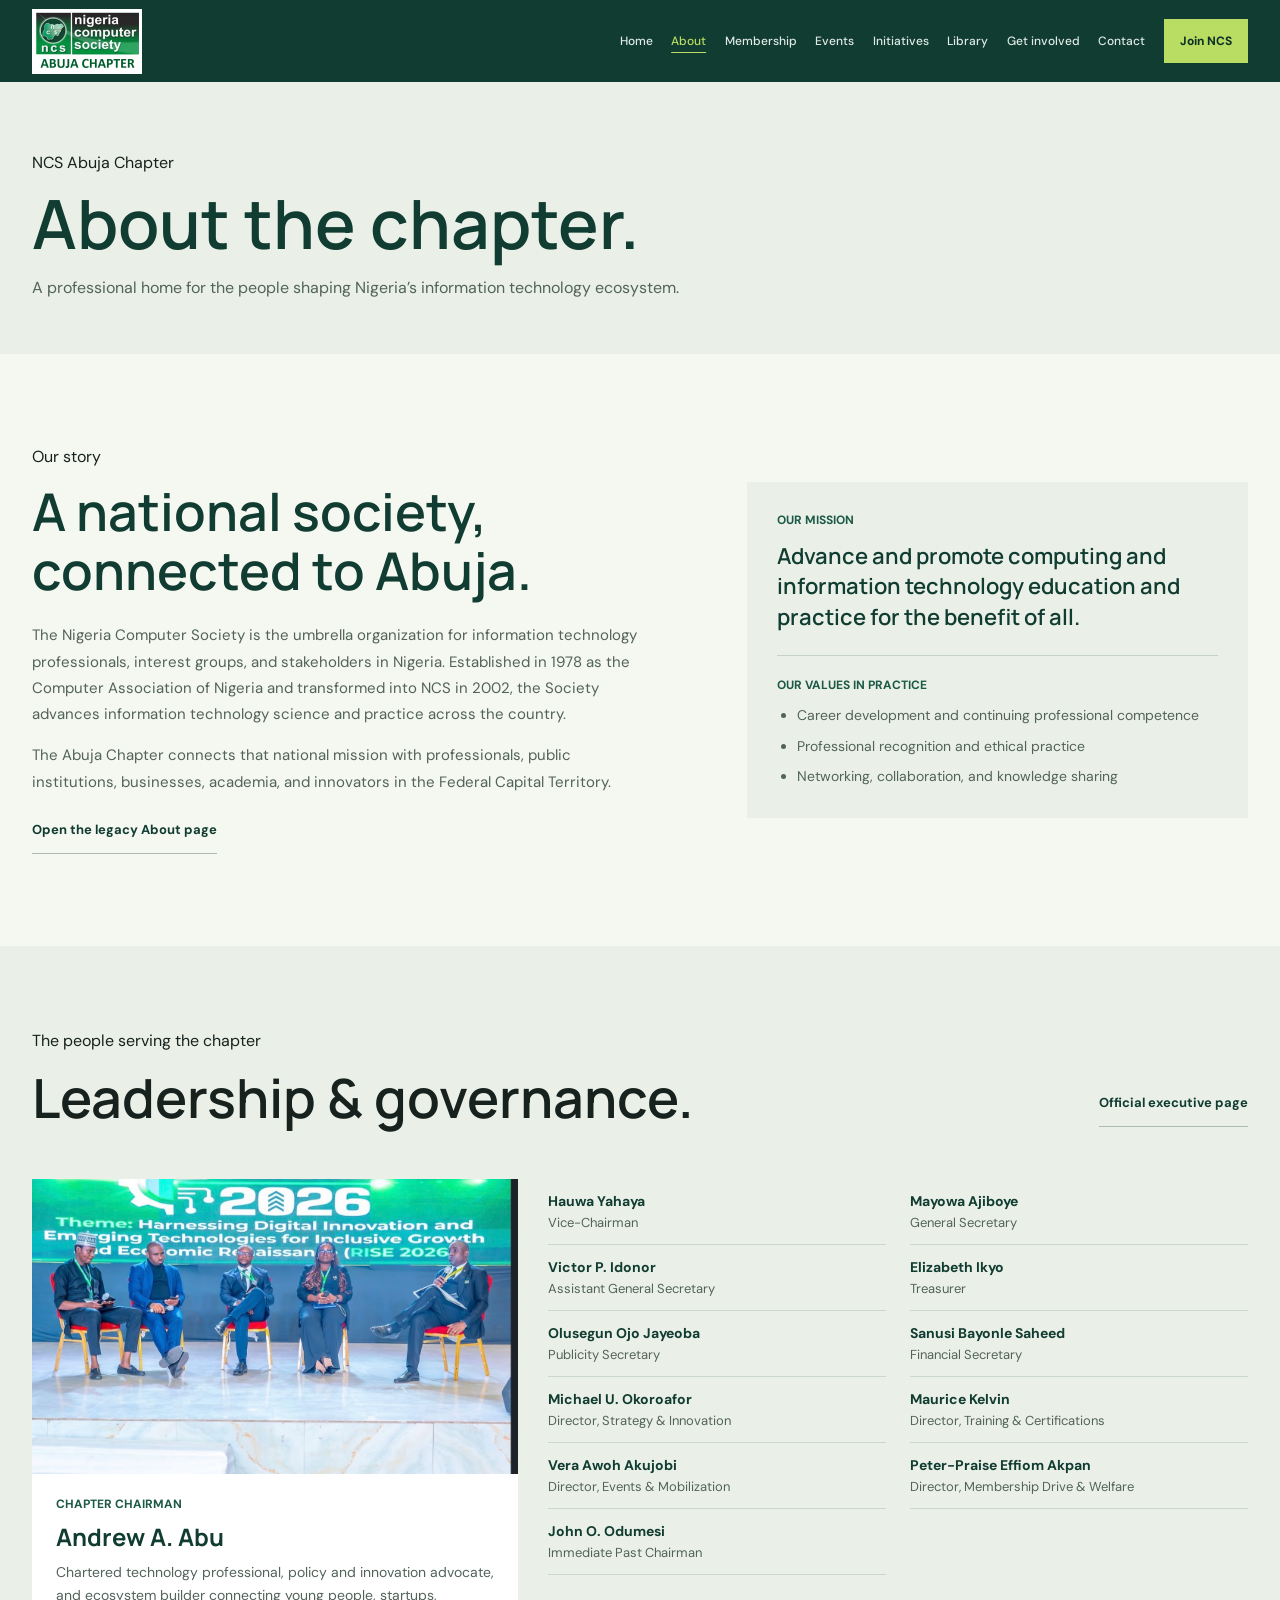
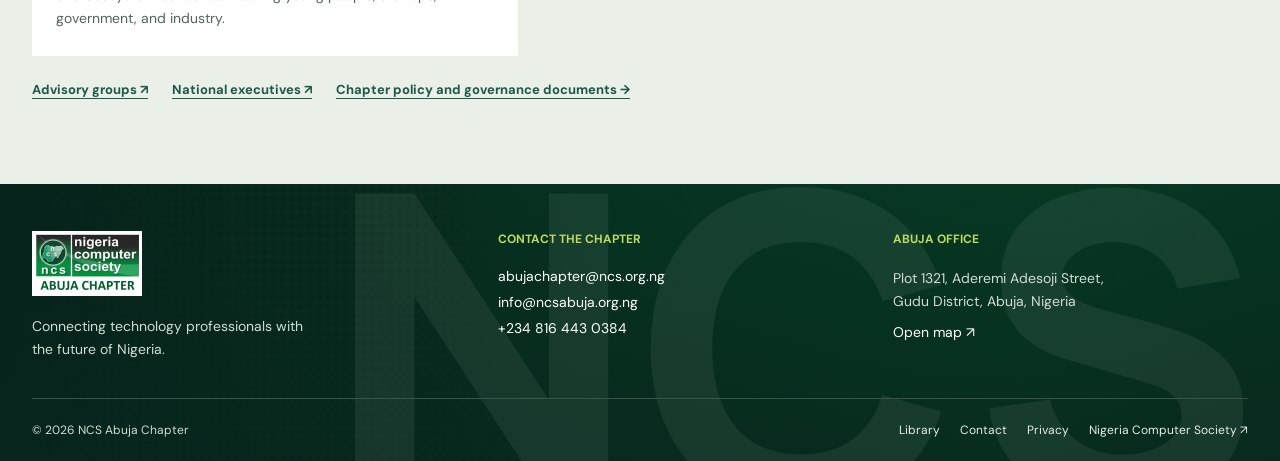
==== about.html @ cefae7e8 "Initial commit" ====
<!doctype html>
<html lang="en">
  <head>
    <meta charset="utf-8"><meta name="viewport" content="width=device-width, initial-scale=1"><meta name="theme-color" content="#113c31"><meta name="description" content="About the Nigeria Computer Society Abuja Chapter, its mission, leadership and governance.">
    <title>About NCS Abuja | Nigeria Computer Society</title>
    <link rel="preconnect" href="https://fonts.googleapis.com"><link rel="preconnect" href="https://fonts.gstatic.com" crossorigin><link href="https://fonts.googleapis.com/css2?family=DM+Sans:wght@400;500;600;700&family=Manrope:wght@400;500;600;700;800&display=swap" rel="stylesheet"><link rel="stylesheet" href="styles.css?v=8"><script src="site-shell.js?v=2" defer></script><script src="script.js?v=5" defer></script>
  </head>
  <body data-page="about" class="content-page">
    <a class="skip-link" href="#main">Skip to content</a><div data-site-header></div>
    <main id="main">
      <section class="page-heading section-pad"><p class="overline">NCS Abuja Chapter</p><h1>About the chapter.</h1><p>A professional home for the people shaping Nigeria’s information technology ecosystem.</p></section>
      <section class="chapter-about section-pad" aria-labelledby="about-title"><div class="chapter-about-copy"><p class="overline">Our story</p><h2 id="about-title">A national society, connected to Abuja.</h2><p>The Nigeria Computer Society is the umbrella organization for information technology professionals, interest groups, and stakeholders in Nigeria. Established in 1978 as the Computer Association of Nigeria and transformed into NCS in 2002, the Society advances information technology science and practice across the country.</p><p>The Abuja Chapter connects that national mission with professionals, public institutions, businesses, academia, and innovators in the Federal Capital Territory.</p><a class="text-link" href="https://ncsabuja.org.ng/about-us/" target="_blank" rel="noreferrer">Open the legacy About page</a></div><div class="mission-panel"><span class="profile-label">OUR MISSION</span><p>Advance and promote computing and information technology education and practice for the benefit of all.</p><span class="mission-rule"></span><span class="profile-label">OUR VALUES IN PRACTICE</span><ul><li>Career development and continuing professional competence</li><li>Professional recognition and ethical practice</li><li>Networking, collaboration, and knowledge sharing</li></ul></div></section>
      <section class="chapter-leadership section-pad" aria-labelledby="leadership-title"><div class="section-heading"><div><p class="overline">The people serving the chapter</p><h2 id="leadership-title">Leadership &amp; governance.</h2></div><a class="text-link" href="https://ncsabuja.org.ng/chapter-executives/" target="_blank" rel="noreferrer">Official executive page</a></div><div class="leadership-layout"><div class="chair-profile"><img src="assets/rise-2026-panel.jpeg" alt="NCS Abuja leadership and professional community at an industry event" loading="lazy"><div><span class="profile-label">CHAPTER CHAIRMAN</span><h3>Andrew A. Abu</h3><p>Chartered technology professional, policy and innovation advocate, and ecosystem builder connecting young people, startups, government, and industry.</p></div></div><div class="executive-list" aria-label="Chapter executive team"><p><b>Hauwa Yahaya</b><span>Vice-Chairman</span></p><p><b>Mayowa Ajiboye</b><span>General Secretary</span></p><p><b>Victor P. Idonor</b><span>Assistant General Secretary</span></p><p><b>Elizabeth Ikyo</b><span>Treasurer</span></p><p><b>Olusegun Ojo Jayeoba</b><span>Publicity Secretary</span></p><p><b>Sanusi Bayonle Saheed</b><span>Financial Secretary</span></p><p><b>Michael U. Okoroafor</b><span>Director, Strategy &amp; Innovation</span></p><p><b>Maurice Kelvin</b><span>Director, Training &amp; Certifications</span></p><p><b>Vera Awoh Akujobi</b><span>Director, Events &amp; Mobilization</span></p><p><b>Peter-Praise Effiom Akpan</b><span>Director, Membership Drive &amp; Welfare</span></p><p><b>John O. Odumesi</b><span>Immediate Past Chairman</span></p></div></div><div class="governance-links"><a href="https://ncsabuja.org.ng/advisory-groups/" target="_blank" rel="noreferrer">Advisory groups ↗</a><a href="https://ncsabuja.org.ng/national-excos/" target="_blank" rel="noreferrer">National executives ↗</a><a href="library.html">Chapter policy and governance documents →</a></div></section>
    </main><div data-site-footer></div>
  </body>
</html>
---- styles.css ----
:root {
  color-scheme: light;
  --forest: #113c31;
  --forest-deep: #0a2d25;
  --forest-mid: #1c5946;
  --leaf: #b9dc63;
  --leaf-bright: #c7e77a;
  --paper: #f5f7f1;
  --white: #fff;
  --ink: #17211d;
  --muted: #52635a;
  --line: #dce3da;
  --font-display: "Manrope", "DM Sans", sans-serif;
  --font-body: "DM Sans", sans-serif;
}

* { box-sizing: border-box; }
html { scroll-behavior: smooth; scroll-padding-top: 88px; }
body { margin: 0; background: var(--paper); color: var(--ink); font-family: var(--font-body); -webkit-font-smoothing: antialiased; }
a { color: inherit; text-decoration: none; }
button { font: inherit; }
::selection { background: var(--leaf); color: var(--forest-deep); }
:where(a, button):focus-visible { outline: 3px solid var(--forest-mid); outline-offset: 4px; }
.site-header :focus-visible, .hero :focus-visible, .programmes :focus-visible, .expertise :focus-visible, .closing :focus-visible, .site-footer :focus-visible { outline-color: var(--leaf); }
.skip-link { position: fixed; z-index: 20; top: 8px; left: 8px; padding: 12px 16px; background: var(--leaf); color: var(--forest-deep); transform: translateY(-150%); }
.skip-link:focus { transform: translateY(0); }
.site-header { position: relative; z-index: 5; background: var(--forest); color: var(--white); }
.header-inner { width: min(1240px, calc(100% - 64px)); min-height: 82px; margin: auto; display: flex; align-items: center; justify-content: space-between; gap: 36px; }
.brand { display: inline-flex; align-items: center; gap: 12px; flex: 0 0 auto; }
.closing-mark span { color: var(--leaf); }
.brand-logo { width: 110px; height: 65px; object-fit: contain; }
.primary-nav { display: flex; align-items: center; gap: clamp(10px, 1.45vw, 22px); font-size: 12px; font-weight: 500; }
.primary-nav a:not(.nav-join) { color: #e0eae5; transition: color .18s ease; }
.primary-nav a:not(.nav-join):hover { color: var(--leaf); }
.nav-join { min-height: 44px; display: inline-flex; align-items: center; padding: 0 16px; color: var(--forest-deep); background: var(--leaf); font-weight: 700; }
.menu-toggle { display: none; }
.hero { position: relative; min-height: 650px; overflow: hidden; background: var(--forest-deep); color: var(--white); touch-action: pan-y; }
.hero-slides { position: absolute; inset: 0; }
.hero-slide { position: absolute; inset: 0; isolation: isolate; opacity: 0; pointer-events: none; transition: opacity 420ms ease-out; }
.hero-slide.is-active { z-index: 1; opacity: 1; pointer-events: auto; }
.hero-background { position: absolute; z-index: -2; inset: 0; background-color: var(--forest-deep); background-position: center 42%; background-size: cover; }
.hero-background::after { position: absolute; inset: 0; background: url("assets/7xm.xyz176373.jpg") center / cover; content: ""; mix-blend-mode: screen; opacity: .12; pointer-events: none; }
.hero-background-ndpc { background-image: url("assets/NCS-Abuja-at-NDPC-2-1024x770.jpeg"); }
.hero-background-skills { background-image: url("assets/7xm.xyz653629-1024x683.jpg"); background-position: center 40%; }
.hero-background-community { background-image: url("assets/7xm.xyz341624.jpg"); background-position: center 45%; }
.hero-scrim { position: absolute; z-index: -1; inset: 0; background: linear-gradient(90deg, rgba(7, 34, 27, .72) 0%, rgba(7, 34, 27, .52) 45%, rgba(7, 34, 27, .22) 100%), linear-gradient(0deg, rgba(7, 34, 27, .34), transparent 55%); }
.hero-inner { width: min(1240px, calc(100% - 64px)); min-height: 650px; margin: auto; display: flex; align-items: center; padding: 64px 0 100px; }
.hero-copy { position: relative; z-index: 1; width: min(760px, 72%); }
h1, h2, h3, p { margin-top: 0; }
h1, h2, h3 { font-family: var(--font-display); }
.hero h1 { max-width: 720px; margin: 0 0 20px; font-size: 68px; font-weight: 600; line-height: 1.06; letter-spacing: 0; }
.hero h1 em, .programmes h2 em, .membership h2 em, .closing h2 em { color: var(--leaf); font-style: normal; }
.hero-intro { max-width: 470px; margin-bottom: 28px; color: #e0ebe5; font-size: 16px; line-height: 1.7; }
.hero-actions { display: flex; align-items: center; gap: 26px; flex-wrap: wrap; }
.button { min-height: 48px; display: inline-flex; align-items: center; justify-content: center; gap: 22px; padding: 0 18px; font-size: 13px; font-weight: 700; transition: transform .18s ease-out, background .18s ease-out; }
.button:hover { transform: translateY(-2px); }
.button:active, .nav-join:active, .menu-toggle:active { transform: scale(.97); }
.button-lime { background: var(--leaf); color: var(--forest-deep); }
.button-lime:hover { background: var(--leaf-bright); }
.button-dark { background: var(--forest); color: var(--white); }
.button-dark:hover { background: var(--forest-mid); }
.text-link { display: inline-flex; align-items: center; min-height: 44px; padding-bottom: 4px; border-bottom: 1px solid #aebbb2; color: var(--forest); font-size: 13px; font-weight: 700; }
.text-link:hover { border-color: currentColor; }
.text-link-light { border-color: #719187; color: var(--white); }
.hero-proof { display: flex; align-items: center; gap: 9px; margin: 42px 0 0; color: #e0ebe5; font-size: 14px; }
.hero-proof b { color: var(--leaf); font-weight: 400; }
.proof-dot { width: 7px; height: 7px; border-radius: 50%; background: var(--leaf); }
.hero-footer { position: absolute; z-index: 3; right: 0; bottom: 0; left: 0; min-height: 72px; display: flex; justify-content: space-between; align-items: center; gap: 24px; padding: 8px max(32px, calc((100% - 1240px) / 2)); border-top: 1px solid rgba(221, 237, 226, .25); background: rgba(7, 34, 27, .3); color: #e0ebe5; font-size: 12px; font-weight: 600; }
.hero-controls { display: flex; align-items: center; gap: 8px; }
.hero-control { width: 44px; height: 44px; display: grid; place-items: center; border: 1px solid rgba(224, 235, 229, .56); background: transparent; color: var(--white); cursor: pointer; }
.hero-control svg { width: 20px; height: 20px; fill: none; stroke: currentColor; stroke-width: 1.7; stroke-linecap: round; stroke-linejoin: round; }
.hero-pagination { display: flex; align-items: center; gap: 4px; }
.hero-dot { width: 32px; height: 44px; display: grid; place-items: center; border: 0; background: transparent; cursor: pointer; }
.hero-dot::before { width: 7px; height: 7px; border: 1px solid var(--white); border-radius: 50%; content: ""; transition: background-color 180ms ease; }
.hero-dot.is-active::before { background: var(--leaf); border-color: var(--leaf); }
.hero-slide-count { min-width: 54px; color: var(--white); font-variant-numeric: tabular-nums; text-align: center; }
.hero-control:focus-visible, .hero-dot:focus-visible { outline-color: var(--leaf); outline-offset: 3px; }
.section-pad { padding-right: max(32px, calc((100% - 1240px) / 2)); padding-left: max(32px, calc((100% - 1240px) / 2)); }
.intro { padding-top: 96px; padding-bottom: 96px; }
.intro-content { max-width: 940px; }
.intro h2, .section-heading h2, .insights h2 { margin-bottom: 24px; font-size: clamp(34px, 4.4vw, 54px); font-weight: 600; line-height: 1.12; letter-spacing: 0; }
.intro h2 { max-width: 790px; }
.intro h2 span { color: var(--forest-mid); }
.intro-bottom { display: flex; justify-content: space-between; align-items: end; gap: 32px; }
.intro-bottom p { max-width: 530px; margin: 0; color: var(--muted); font-size: 14px; line-height: 1.8; }
.intro-bottom .text-link { flex: 0 0 auto; }
.pillars { padding-top: 80px; padding-bottom: 88px; background: #eaf0e8; }
.section-heading { display: flex; justify-content: space-between; align-items: end; gap: 50px; margin-bottom: 52px; }
.section-heading h2 { margin-bottom: 0; }
.section-aside { max-width: 310px; margin-bottom: 4px; color: var(--muted); font-size: 13px; line-height: 1.75; }
.pillar-grid { display: grid; grid-template-columns: repeat(3, 1fr); border-top: 1px solid #cbd7cc; border-left: 1px solid #cbd7cc; }
.pillar { position: relative; min-width: 0; min-height: 0; padding: 0 0 24px; border-right: 1px solid #cbd7cc; border-bottom: 1px solid #cbd7cc; transition: background .18s ease; }
.pillar:hover { background: rgba(255, 255, 255, .58); }
.pillar img { width: 100%; height: 176px; display: block; margin-bottom: 21px; object-fit: cover; }
.pillar h3 { margin: 0 22px 9px; font-size: 18px; font-weight: 700; }
.pillar p { max-width: 360px; margin: 0 22px; color: #53665b; font-size: 14px; line-height: 1.65; }
.chapter-about { display: grid; grid-template-columns: 1.1fr .9fr; gap: clamp(40px, 8vw, 110px); align-items: center; padding-top: 92px; padding-bottom: 92px; }
.chapter-about-copy { max-width: 690px; }
.chapter-about h2 { margin-bottom: 22px; color: var(--forest); font-family: var(--font-display); font-size: clamp(36px, 4.2vw, 52px); font-weight: 600; line-height: 1.13; }
.chapter-about-copy > p:not(.overline) { max-width: 66ch; color: var(--muted); font-size: 15px; line-height: 1.75; }
.mission-panel { padding: 30px; background: #eaf0e8; }
.profile-label, .contact-label { display: block; color: var(--forest-mid); font-size: 12px; font-weight: 700; }
.mission-panel > p { margin: 13px 0 22px; color: var(--forest); font-family: var(--font-display); font-size: 22px; font-weight: 600; line-height: 1.4; }
.mission-rule { display: block; height: 1px; margin-bottom: 21px; background: #c5d2c5; }
.mission-panel ul { display: grid; gap: 9px; margin: 12px 0 0; padding-left: 20px; color: #52635a; font-size: 14px; line-height: 1.55; }
.chapter-leadership { padding-top: 84px; padding-bottom: 86px; background: #eaf0e8; }
.leadership-layout { display: grid; grid-template-columns: .82fr 1.18fr; gap: 30px; align-items: start; }
.chair-profile { overflow: hidden; background: var(--white); }
.chair-profile img { width: 100%; aspect-ratio: 1.65; display: block; object-fit: cover; }
.chair-profile > div { padding: 22px 24px 26px; }
.chair-profile h3 { margin: 8px 0; color: var(--forest); font-size: 24px; }
.chair-profile p { margin: 0; color: var(--muted); font-size: 14px; line-height: 1.65; }
.executive-list { display: grid; grid-template-columns: 1fr 1fr; column-gap: 24px; }
.executive-list p { display: grid; gap: 4px; margin: 0; padding: 13px 0; border-bottom: 1px solid #cbd7cc; }
.executive-list b { color: var(--forest); font-size: 14px; }
.executive-list span { color: var(--muted); font-size: 13px; }
.governance-links { display: flex; flex-wrap: wrap; gap: 24px; margin-top: 25px; }
.governance-links a, .past-event-links a { color: var(--forest-mid); font-size: 13px; font-weight: 700; text-decoration: underline; text-underline-offset: 4px; }
.events-archive { padding-top: 88px; padding-bottom: 94px; }
.event-feature { display: grid; grid-template-columns: 1fr 1fr; gap: clamp(24px, 5vw, 64px); align-items: center; padding-bottom: 52px; border-bottom: 1px solid var(--line); }
.event-feature img { width: 100%; aspect-ratio: 1.55; display: block; object-fit: cover; }
.event-feature > div { max-width: 490px; }
.event-tag, .involvement-type { color: var(--forest-mid); font-size: 12px; font-weight: 700; }
.event-feature h3 { margin: 12px 0; color: var(--forest); font-size: clamp(24px, 3vw, 34px); line-height: 1.2; }
.event-feature p { color: var(--muted); font-size: 15px; line-height: 1.7; }
.archive-head { display: flex; justify-content: space-between; align-items: baseline; gap: 20px; margin: 34px 0 16px; }
.archive-head h3 { margin: 0; color: var(--forest); font-size: 18px; }
.archive-head > span { color: var(--muted); font-size: 13px; }
.document-grid { display: grid; grid-template-columns: 1fr 1fr; border-top: 1px solid var(--line); }
.document-item { min-width: 0; min-height: 78px; display: grid; grid-template-columns: 52px minmax(0, 1fr) auto; align-items: center; gap: 14px; padding: 14px 12px; border-bottom: 1px solid var(--line); transition: background-color 160ms ease; }
.document-item:hover { background: #eaf0e8; }
.document-year { color: var(--forest-mid); font-family: var(--font-display); font-size: 20px; font-weight: 700; }
.file-badge { width: 42px; min-height: 28px; display: grid; place-items: center; background: #eaf0e8; color: var(--forest); font-size: 11px; font-weight: 700; }
.file-badge-page { background: #e7eee0; }
.document-item > span:nth-child(2) { display: grid; gap: 5px; }
.document-item b { color: var(--forest); font-size: 14px; line-height: 1.4; }
.document-item small { color: var(--muted); font-size: 12px; }
.document-action { color: var(--forest-mid); font-size: 12px; font-weight: 700; white-space: nowrap; }
.library-search { display: grid; grid-template-columns: minmax(220px, 1fr) minmax(260px, 2fr) minmax(150px, auto); align-items: center; gap: 16px; margin: 0 0 28px; padding: 14px 16px; background: #eaf0e8; }
.library-search label { color: var(--forest); font-size: 13px; font-weight: 700; }
.library-search input { width: 100%; min-height: 44px; padding: 0 13px; border: 1px solid #b7c9b8; border-radius: 0; background: var(--white); color: var(--ink); font: inherit; font-size: 14px; }
.library-search input:focus-visible { outline: 3px solid var(--forest-mid); outline-offset: 2px; }
.library-search > p { margin: 0; color: var(--muted); font-size: 13px; }
.library-group[hidden], .document-item[hidden] { display: none; }
.past-event-links { display: flex; flex-wrap: wrap; gap: 20px; margin-top: 22px; }
.membership { grid-template-rows: auto auto; }
.membership-categories { grid-column: 1 / -1; display: grid; grid-template-columns: minmax(180px, .55fr) 1fr auto; align-items: center; gap: 16px 28px; padding-top: 25px; border-top: 1px solid var(--line); }
.membership-categories h3 { margin: 0; color: var(--forest); font-size: 17px; }
.membership-categories > p:first-of-type { margin: 0; color: var(--muted); font-size: 14px; line-height: 1.7; }
.membership-categories .button { white-space: nowrap; }
.portal-note { grid-column: 1 / -1; margin: 0; color: var(--muted); font-size: 13px; line-height: 1.6; }
.initiatives { padding-top: 88px; padding-bottom: 92px; background: #eaf0e8; }
.initiative-list { border-top: 1px solid #cbd7cc; }
.initiative-row { display: grid; grid-template-columns: 85px minmax(0, 1fr) 44px; align-items: center; gap: 22px; padding: 22px 0; border-bottom: 1px solid #cbd7cc; }
.initiative-code { color: var(--forest-mid); font-family: var(--font-display); font-size: 15px; font-weight: 800; }
.initiative-row h3 { margin: 0 0 5px; color: var(--forest); font-size: 18px; }
.initiative-row p { max-width: 75ch; margin: 0; color: var(--muted); font-size: 14px; line-height: 1.6; }
.initiative-row > a { width: 44px; height: 44px; display: grid; place-items: center; border: 1px solid #b8c9b8; color: var(--forest); font-size: 18px; }
.get-involved { padding-top: 88px; padding-bottom: 92px; }
.involvement-grid { display: grid; grid-template-columns: repeat(4, minmax(0, 1fr)); border-top: 1px solid var(--line); border-left: 1px solid var(--line); }
.involvement-item { min-height: 245px; display: flex; flex-direction: column; align-items: start; padding: 23px 20px; border-right: 1px solid var(--line); border-bottom: 1px solid var(--line); }
.involvement-item h3 { margin: 19px 0 9px; color: var(--forest); font-size: 18px; }
.involvement-item p { margin: 0 0 15px; color: var(--muted); font-size: 14px; line-height: 1.6; }
.involvement-item a { margin-top: auto; color: var(--forest-mid); font-size: 13px; font-weight: 700; text-decoration: underline; text-underline-offset: 4px; }
.involvement-item small { margin-top: 12px; color: var(--muted); font-size: 12px; line-height: 1.5; }
.registration-status { display: flex; flex-wrap: wrap; align-items: center; gap: 12px 24px; margin-top: 20px; padding: 17px 19px; background: #eaf0e8; color: var(--forest); font-size: 14px; }
.registration-status span { color: var(--muted); }
.registration-status a { margin-left: auto; color: var(--forest-mid); font-weight: 700; text-decoration: underline; text-underline-offset: 4px; }
.multimedia { display: grid; grid-template-columns: .8fr 1.2fr; gap: 50px; align-items: center; padding-top: 84px; padding-bottom: 90px; background: #eaf0e8; }
.multimedia h2 { margin: 13px 0; color: var(--forest); font-family: var(--font-display); font-size: clamp(32px, 4vw, 46px); line-height: 1.15; }
.multimedia-copy > p:not(.overline) { color: var(--muted); font-size: 15px; line-height: 1.65; }
.video-frame { aspect-ratio: 16 / 9; overflow: hidden; background: var(--forest-deep); }
.video-frame iframe { width: 100%; height: 100%; border: 0; }
.contact { padding-top: 88px; padding-bottom: 96px; }
.contact-layout { display: grid; grid-template-columns: .8fr 1.2fr; gap: 42px; }
.contact-details { display: grid; grid-template-columns: 1fr 1fr; gap: 25px 20px; align-content: start; }
.contact-details > div { display: flex; flex-direction: column; align-items: start; gap: 7px; color: var(--forest); font-size: 14px; }
.contact-details address { color: var(--muted); font-size: 14px; font-style: normal; line-height: 1.6; }
.contact-label { margin-bottom: 2px; }
.contact-details .text-link { margin-top: 3px; font-size: 12px; }
.privacy-link { grid-column: 1 / -1; color: var(--forest-mid); font-size: 13px; font-weight: 700; text-decoration: underline; text-underline-offset: 4px; }
.contact-map { min-height: 350px; overflow: hidden; background: #dbe4d8; }
.contact-map iframe { width: 100%; height: 100%; min-height: 350px; border: 0; }
.programmes { background-color: var(--forest-deep); background-image: linear-gradient(rgba(10, 45, 37, .68), rgba(10, 45, 37, .76)), url("assets/7xm.xyz176373.jpg"); background-position: center; background-size: cover; color: var(--white); }
.programmes-top { display: flex; justify-content: space-between; align-items: end; gap: 48px; padding-top: 92px; padding-bottom: 58px; }
.programmes h2, .closing h2 { margin-bottom: 0; font-size: clamp(39px, 5vw, 60px); font-weight: 600; line-height: 1.12; }
.programmes-summary { max-width: 380px; margin-bottom: 4px; color: #e0ebe5; font-size: 15px; line-height: 1.7; }
.cadence { padding-top: 4px; }
.cadence-item { display: grid; grid-template-columns: 105px 70px minmax(0, 1fr); align-items: center; gap: 20px; min-height: 120px; border-top: 1px solid #49685c; }
.cadence-item:last-child { border-bottom: 1px solid #36564b; }
.week { color: #e0ebe5; font-size: 12px; font-weight: 700; }
.cadence-mark { color: var(--leaf); font-family: var(--font-display); font-size: 25px; font-weight: 500; }
.cadence-item h3 { margin: 0 0 7px; font-size: 20px; font-weight: 600; }
.cadence-item p { margin: 0; color: #e0ebe5; font-size: 14px; line-height: 1.6; }
.programmes-bottom { display: flex; justify-content: space-between; align-items: center; gap: 20px; padding-top: 25px; padding-bottom: 72px; color: #e0ebe5; font-size: 12px; font-weight: 600; }
.membership { display: grid; grid-template-columns: 1fr 1fr; gap: clamp(44px, 10vw, 135px); padding-top: 110px; padding-bottom: 115px; }
.membership-left { max-width: 470px; }
.membership h2 { margin-bottom: 18px; color: var(--forest); font-size: clamp(40px, 5.1vw, 61px); font-weight: 600; line-height: 1.12; }
.membership h2 em { color: #476c1a; }
.membership-copy { max-width: 430px; margin-bottom: 27px; color: #53665b; font-size: 15px; line-height: 1.7; }
.journey { position: relative; padding-top: 2px; }
.journey-line { position: absolute; top: 22px; bottom: 30px; left: 22px; width: 1px; background: #b9cbbd; }
.journey-step { position: relative; min-height: 94px; display: grid; grid-template-columns: 46px minmax(0, 1fr) auto; align-items: start; gap: 16px; padding-bottom: 22px; }
.journey-step > span:first-child { position: relative; z-index: 1; width: 45px; height: 45px; display: grid; place-items: center; border: 1px solid #a9c078; border-radius: 50%; background: var(--paper); color: var(--forest); font-size: 12px; font-weight: 700; }
.journey-step h3 { margin: 3px 0 5px; color: var(--forest); font-size: 17px; }
.journey-step p { margin: 0; color: #53665b; font-size: 14px; line-height: 1.6; }
.step-state { padding-top: 5px; color: #53665b; font-size: 12px; font-weight: 700; }
.expertise { display: grid; grid-template-columns: .9fr 1.1fr; gap: 70px; align-items: center; padding-top: 91px; padding-bottom: 91px; background-color: var(--forest-mid); background-image: linear-gradient(rgba(10, 45, 37, .72), rgba(10, 45, 37, .78)), url("assets/7xm.xyz176373.jpg"); background-position: center; background-size: cover; color: var(--white); }
.expertise h2 { margin-bottom: 18px; font-size: clamp(37px, 4vw, 50px); font-weight: 600; line-height: 1.12; }
.expertise-copy > p { max-width: 440px; margin-bottom: 26px; color: #e0ebe5; font-size: 15px; line-height: 1.7; }
.expertise-flow { display: grid; grid-template-columns: 1fr 22px 1fr 22px 1fr; align-items: center; gap: 12px; padding: 31px 22px; border: 1px solid rgba(228, 240, 229, .3); }
.expertise-flow > div { display: grid; gap: 13px; }
.expertise-flow > div > span { color: var(--leaf); font-size: 12px; }
.expertise-flow b { font-family: var(--font-display); font-size: 15px; }
.expertise-flow small { color: #e0ebe5; font-size: 12px; line-height: 1.5; }
.flow-arrow { color: var(--leaf); font-size: 17px; }
.insights { padding-top: 88px; padding-bottom: 96px; }
.insights-head { display: flex; justify-content: space-between; align-items: end; gap: 25px; margin-bottom: 34px; }
.insights h2 { margin-bottom: 0; }
.insights-head > .text-link { margin-bottom: 7px; }
.insights-grid { display: grid; grid-template-columns: repeat(3, 1fr); gap: 25px; }
.insight { min-width: 0; }
.insight-image { aspect-ratio: 1.65; overflow: hidden; background: #dce8da; }
.insight-image img { width: 100%; height: 100%; display: block; object-fit: cover; transition: transform .35s ease; }
.insight:hover .insight-image img { transform: scale(1.035); }
.insight-meta { display: flex; justify-content: space-between; gap: 10px; margin-top: 17px; color: var(--forest-mid); font-size: 12px; font-weight: 700; }
.insight-meta span:last-child { color: #52635a; font-weight: 500; }
.insight h3 { max-width: 340px; min-height: 54px; margin: 11px 0 12px; font-size: 18px; font-weight: 600; line-height: 1.4; }
.insight-read { display: inline-flex; align-items: center; min-height: 44px; color: var(--forest); font-size: 12px; font-weight: 700; text-decoration: underline; text-underline-offset: 4px; }
.photo-archive { padding-top: 8px; padding-bottom: 96px; }
.photo-grid { display: grid; grid-template-columns: repeat(4, minmax(0, 1fr)); grid-auto-rows: 170px; gap: 12px; }
.photo-tile { position: relative; min-width: 0; margin: 0; overflow: hidden; background: #dbe4d8; }
.photo-tile img { width: 100%; height: 100%; display: block; object-fit: cover; transition: transform .35s ease; }
.photo-tile:hover img { transform: scale(1.04); }
.photo-tile::after { position: absolute; inset: 35% 0 0; background: linear-gradient(transparent, rgba(9, 39, 30, .78)); content: ""; pointer-events: none; }
.photo-tile figcaption { position: absolute; z-index: 1; right: 0; bottom: 0; left: 0; padding: 11px 14px; background: var(--forest-deep); color: var(--white); font-size: 12px; font-weight: 600; }
.photo-feature { grid-column: span 2; grid-row: span 2; }
.photo-poster img { object-position: top; }
.photo-wide { grid-column: span 2; }
.page-home .chapter-about, .page-home .chapter-leadership, .page-home .programmes, .page-home .events-archive, .page-home .membership, .page-home .initiatives, .page-home .get-involved, .page-home .library, .page-home .expertise, .page-home .photo-archive, .page-home .multimedia, .page-home .contact { display: none; }
.content-page main { min-height: 60vh; }
.page-heading { padding-top: 70px; padding-bottom: 52px; background: #eaf0e8; }
.page-heading h1 { max-width: 850px; margin: 0 0 15px; color: var(--forest); font-family: var(--font-display); font-size: clamp(42px, 5.5vw, 68px); font-weight: 600; line-height: 1.08; }
.page-heading > p:last-child { max-width: 68ch; margin-bottom: 0; color: var(--muted); font-size: 16px; line-height: 1.65; }
.page-heading .overline { margin-bottom: 14px; }
.membership-benefits { padding-top: 70px; padding-bottom: 80px; background: #eaf0e8; }
.benefit-list { display: grid; grid-template-columns: repeat(3, 1fr); border-top: 1px solid #cbd7cc; }
.benefit-list article { padding: 24px 24px 8px 0; }
.benefit-list h3 { margin-bottom: 8px; color: var(--forest); font-size: 18px; }
.benefit-list p { max-width: 38ch; margin: 0; color: var(--muted); font-size: 14px; line-height: 1.6; }
.membership-cta { padding-top: 68px; padding-bottom: 76px; background: var(--forest); color: var(--white); }
.membership-cta h2 { margin-bottom: 12px; font-family: var(--font-display); font-size: 36px; }
.membership-cta p { max-width: 62ch; color: #e0ebe5; font-size: 15px; line-height: 1.6; }
.membership-cta .button { margin-top: 6px; }
.event-cadence { display: grid; grid-template-columns: repeat(4, minmax(0, 1fr)); border-top: 1px solid var(--line); border-left: 1px solid var(--line); margin-bottom: 62px; }
.event-cadence article { min-height: 190px; padding: 20px; border-right: 1px solid var(--line); border-bottom: 1px solid var(--line); }
.event-cadence article > span { color: var(--forest-mid); font-size: 12px; font-weight: 700; }
.event-cadence h3 { margin: 28px 0 8px; color: var(--forest); font-size: 18px; }
.event-cadence p { margin: 0; color: var(--muted); font-size: 14px; line-height: 1.55; }
.inline-source { display: inline-block; margin-top: 9px; color: var(--forest-mid); font-size: 12px; font-weight: 700; text-decoration: underline; text-underline-offset: 3px; }
.page-home .insights { padding-top: 72px; padding-bottom: 82px; }
.page-home .insights-grid { grid-template-columns: repeat(3, minmax(0, 1fr)); }
.site-footer { position: relative; isolation: isolate; overflow: hidden; padding: 0 max(32px, calc((100% - 1240px) / 2)); background: var(--forest-deep); color: #d0ddd5; }
.site-footer::before { position: absolute; z-index: -2; inset: 0; background: linear-gradient(rgba(7, 37, 29, .88), rgba(7, 37, 29, .94)), url("assets/7xm.xyz176373.jpg") center / cover; content: ""; }
.site-footer::after { position: absolute; z-index: -1; right: 1.5%; bottom: -18%; color: rgba(225, 239, 228, .07); content: "NCS"; font-family: var(--font-display); font-size: clamp(190px, 34vw, 430px); font-weight: 800; line-height: .8; pointer-events: none; }
.footer-main { display: grid; grid-template-columns: 1.2fr 1fr 1fr; gap: 40px; padding-top: 47px; padding-bottom: 38px; border-bottom: 1px solid #36564b; }
.footer-brand-block { max-width: 340px; }
.footer-logo { width: 110px; height: 65px; object-fit: contain; }
.footer-brand-block p { max-width: 28ch; margin: 14px 0 0; color: #d0ddd5; font-size: 14px; line-height: 1.6; }
.footer-label { display: block; margin: 0 0 12px; color: var(--leaf); font-size: 12px; font-weight: 700; }
.footer-contact, .footer-address { display: flex; flex-direction: column; align-items: start; gap: 8px; font-size: 14px; }
.footer-contact a, .footer-address a { color: var(--white); text-underline-offset: 3px; }
.footer-contact a:hover, .footer-address a:hover { text-decoration: underline; }
.footer-address p { margin: 0 0 3px; color: #d0ddd5; font-size: 14px; line-height: 1.6; }
.footer-bottom { min-height: 62px; display: flex; align-items: center; justify-content: space-between; gap: 20px; color: #d0ddd5; font-size: 12px; }
.footer-bottom nav { display: flex; flex-wrap: wrap; gap: 20px; }
.footer-bottom a { color: #e5eee8; text-underline-offset: 3px; }
.footer-bottom a:hover { text-decoration: underline; }
.primary-nav a[aria-current="page"]:not(.nav-join) { color: var(--leaf); text-decoration: underline; text-underline-offset: 7px; }
.legacy-directory { margin-top: 34px; border-top: 1px solid var(--line); border-bottom: 1px solid var(--line); }
.legacy-directory summary { min-height: 60px; display: flex; align-items: center; color: var(--forest); font-family: var(--font-display); font-size: 16px; font-weight: 700; cursor: pointer; }
.legacy-link-grid { display: grid; grid-template-columns: repeat(3, minmax(0, 1fr)); gap: 0 22px; padding: 0 0 22px; }
.legacy-link-grid a { padding: 10px 0; border-top: 1px solid var(--line); color: var(--forest-mid); font-size: 13px; line-height: 1.45; text-decoration: underline; text-decoration-color: transparent; text-underline-offset: 3px; }
.legacy-link-grid a:hover { text-decoration-color: currentColor; }
.legacy-note { margin: 0 0 20px; padding: 12px 14px; background: #eaf0e8; color: var(--muted); font-size: 13px; line-height: 1.6; }

@media (min-width: 901px) and (max-width: 1120px) {
  .header-inner { gap: 18px; }
  .menu-toggle { width: 44px; height: 44px; display: grid; align-content: center; justify-items: center; gap: 6px; border: 1px solid rgba(255, 255, 255, .3); background: transparent; color: white; cursor: pointer; }
  .menu-toggle span { width: 18px; height: 1px; background: currentColor; transition: transform .2s ease; }
  .menu-toggle[aria-expanded="true"] span:first-child { transform: translateY(3.5px) rotate(45deg); }
  .menu-toggle[aria-expanded="true"] span:last-child { transform: translateY(-3.5px) rotate(-45deg); }
  .primary-nav { position: absolute; top: 82px; right: 0; left: 0; display: none; align-items: stretch; gap: 0; padding: 10px 32px 22px; background: var(--forest-deep); font-size: 14px; }
  .primary-nav.is-open { display: grid; }
  .primary-nav a:not(.nav-join) { padding: 13px 4px; border-bottom: 1px solid rgba(255, 255, 255, .14); }
  .nav-join { justify-content: center; margin-top: 13px; }
}

@media (max-width: 900px) {
  .header-inner { width: calc(100% - 40px); }
  .menu-toggle { width: 44px; height: 44px; display: grid; align-content: center; justify-items: center; gap: 6px; border: 1px solid rgba(255, 255, 255, .3); background: transparent; color: white; cursor: pointer; }
  .menu-toggle span { width: 18px; height: 1px; background: currentColor; transition: transform .2s ease; }
  .menu-toggle[aria-expanded="true"] span:first-child { transform: translateY(3.5px) rotate(45deg); }
  .menu-toggle[aria-expanded="true"] span:last-child { transform: translateY(-3.5px) rotate(-45deg); }
  .primary-nav { position: absolute; top: 82px; right: 0; left: 0; display: none; align-items: stretch; gap: 0; padding: 10px 24px 22px; background: var(--forest-deep); font-size: 14px; }
  .primary-nav.is-open { display: grid; }
  .primary-nav a:not(.nav-join) { padding: 13px 4px; border-bottom: 1px solid rgba(255, 255, 255, .14); }
  .nav-join { justify-content: center; margin-top: 13px; }
  .hero-inner { width: calc(100% - 48px); gap: 32px; }
  .hero h1 { font-size: 56px; }
  .hero-copy { width: min(760px, 86%); }
  .hero-visual { min-height: 340px; }
  .section-pad { padding-right: 24px; padding-left: 24px; }
  .intro { padding-top: 80px; padding-bottom: 80px; }
  .chapter-about { grid-template-columns: 1fr; gap: 34px; padding-top: 72px; padding-bottom: 72px; }
  .leadership-layout { grid-template-columns: 1fr; }
  .executive-list { grid-template-columns: 1fr 1fr; }
  .events-archive, .initiatives, .get-involved, .contact { padding-top: 72px; padding-bottom: 76px; }
  .involvement-grid { grid-template-columns: repeat(2, minmax(0, 1fr)); }
  .multimedia { grid-template-columns: 1fr; gap: 26px; }
  .contact-layout { grid-template-columns: 1fr; }
  .event-cadence { grid-template-columns: 1fr 1fr; }
  .benefit-list { grid-template-columns: 1fr; }
  .benefit-list article { padding: 20px 0; border-bottom: 1px solid #cbd7cc; }
  .footer-main { grid-template-columns: 1fr 1fr; gap: 28px 20px; }
  .footer-brand-block { grid-column: 1 / -1; }
  .footer-bottom { align-items: start; flex-direction: column; gap: 15px; padding-top: 18px; padding-bottom: 20px; }
  .footer-bottom nav { gap: 12px 18px; }
  .event-cadence { grid-template-columns: 1fr 1fr; }
  .membership-categories { grid-template-columns: 1fr 1fr; }
  .membership-categories > p:first-of-type { grid-column: 1 / -1; }
  .membership { gap: 50px; }
  .expertise { grid-template-columns: 1fr; gap: 38px; }
  .closing { grid-template-columns: .6fr 1fr auto; }
  .site-footer { padding-right: 24px; padding-left: 24px; }
}

@media (max-width: 680px) {
  html { scroll-padding-top: 72px; }
  .header-inner { min-height: 70px; }
  .menu-toggle { width: 42px; height: 42px; }
  .primary-nav { top: 70px; padding: 8px 20px 20px; }
  .primary-nav a:not(.nav-join) { padding: 14px 4px; font-size: 14px; }
  .nav-join { justify-content: center; margin-top: 12px; }
  .hero-inner { width: calc(100% - 40px); min-height: 690px; gap: 35px; padding-top: 56px; padding-bottom: 118px; }
  .hero-copy { width: 100%; max-width: 560px; }
  .hero h1 { max-width: 540px; margin-top: 19px; font-size: 42px; }
  .hero-intro { font-size: 15px; }
  .hero-proof { margin-top: 27px; font-size: 12px; flex-wrap: wrap; }
  .hero-footer { min-height: 94px; flex-direction: column; justify-content: center; gap: 0; padding: 4px 12px; font-size: 12px; }
  .hero-footer-label { font-size: 12px; }
  .hero-controls { gap: 5px; }
  .section-pad { padding-right: 20px; padding-left: 20px; }
  .page-heading { padding-top: 55px; padding-bottom: 36px; }
  .page-heading h1 { font-size: 42px; }
  .page-home .insights-grid { grid-template-columns: 1fr; }
  .legacy-link-grid { grid-template-columns: 1fr 1fr; gap: 0 15px; }
  .event-cadence { grid-template-columns: 1fr; margin-bottom: 42px; }
  .event-cadence article { min-height: 0; }
  .event-cadence h3 { margin-top: 14px; }
  .footer-main { grid-template-columns: 1fr 1fr; gap: 28px 18px; padding-top: 32px; padding-bottom: 28px; }
  .footer-brand-block { grid-column: 1 / -1; }
  .footer-bottom { align-items: start; flex-direction: column; gap: 15px; padding-top: 18px; padding-bottom: 20px; }
  .footer-bottom nav { gap: 12px 18px; }
  .site-footer::after { right: -4%; bottom: -7%; font-size: 220px; }
  .intro { padding-top: 72px; padding-bottom: 72px; }
  .intro h2, .section-heading h2, .insights h2 { font-size: 36px; }
  .intro-bottom { align-items: start; flex-direction: column; gap: 19px; }
  .pillars { padding-top: 68px; padding-bottom: 70px; }
  .section-heading { align-items: start; flex-direction: column; gap: 17px; margin-bottom: 31px; }
  .section-aside { max-width: 430px; }
  .pillar-grid { grid-template-columns: 1fr 1fr; }
  .pillar { min-height: 208px; padding: 20px 16px; }
  .pillar img { height: 132px; margin: -20px -16px 17px; width: calc(100% + 32px); }
  .pillar h3 { font-size: 16px; }
  .pillar p { font-size: 14px; }
  .programmes-top { align-items: start; flex-direction: column; gap: 20px; padding-top: 70px; padding-bottom: 38px; }
  .programmes h2, .closing h2 { font-size: 42px; }
  .programmes-summary { max-width: 450px; }
  .cadence-item { grid-template-columns: 60px 38px minmax(0, 1fr); gap: 10px; min-height: 118px; }
  .cadence-mark { font-size: 18px; }
  .cadence-item h3 { font-size: 16px; }
  .cadence-item p { font-size: 14px; }
  .programmes-bottom { align-items: start; flex-direction: column; padding-top: 20px; padding-bottom: 62px; }
  .events-archive, .initiatives, .get-involved, .contact { padding-top: 64px; padding-bottom: 68px; }
  .event-feature { grid-template-columns: 1fr; gap: 21px; padding-bottom: 35px; }
  .archive-head { align-items: start; flex-direction: column; gap: 5px; margin-top: 27px; }
  .document-grid { grid-template-columns: 1fr; }
  .document-item { grid-template-columns: 44px minmax(0, 1fr) auto; gap: 10px; padding-right: 4px; padding-left: 4px; }
  .document-item b { font-size: 13px; }
  .document-action { font-size: 12px; }
  .library-search { grid-template-columns: 1fr; gap: 8px; padding: 14px; }
  .legacy-link-grid { grid-template-columns: 1fr 1fr; gap: 0 15px; }
  .membership { grid-template-columns: 1fr; gap: 42px; padding-top: 76px; padding-bottom: 79px; }
  .membership-categories { grid-template-columns: 1fr; gap: 13px; padding-top: 20px; }
  .membership-categories > p:first-of-type { grid-column: auto; }
  .membership-categories .button { justify-self: start; white-space: normal; }
  .initiative-row { grid-template-columns: 55px minmax(0, 1fr) 36px; gap: 11px; padding: 18px 0; }
  .initiative-row h3 { font-size: 16px; }
  .initiative-row p { font-size: 13px; }
  .involvement-grid { grid-template-columns: 1fr; }
  .involvement-item { min-height: 0; padding: 22px 18px; }
  .registration-status { align-items: start; flex-direction: column; }
  .registration-status a { margin-left: 0; }
  .multimedia { padding-top: 66px; padding-bottom: 68px; }
  .contact-details { grid-template-columns: 1fr; }
  .contact-map, .contact-map iframe { min-height: 290px; }
  .membership h2 { font-size: clamp(42px, 10vw, 56px); }
  .journey-step { min-height: 88px; }
  .step-state { font-size: 12px; }
  .expertise { gap: 31px; padding-top: 70px; padding-bottom: 70px; }
  .expertise h2 { font-size: 38px; }
  .expertise-flow { grid-template-columns: 1fr; gap: 17px; padding: 21px; }
  .expertise-flow > div { grid-template-columns: 24px 1fr; gap: 2px 9px; }
  .expertise-flow > div > span { grid-row: span 2; }
  .expertise-flow b { font-size: 14px; }
  .flow-arrow { transform: rotate(90deg); justify-self: center; }
  .insights { padding-top: 75px; padding-bottom: 82px; }
  .insights-head { align-items: start; flex-direction: column; gap: 17px; }
  .insights-grid { grid-template-columns: 1fr; gap: 34px; }
  .insight-image { aspect-ratio: 1.75; }
  .insight h3 { min-height: 0; }
  .photo-archive { padding-bottom: 77px; }
  .photo-grid { grid-template-columns: repeat(2, minmax(0, 1fr)); grid-auto-rows: 145px; gap: 9px; }
  .photo-feature { grid-column: span 2; grid-row: span 2; }
  .photo-wide { grid-column: span 2; }
  .closing { grid-template-columns: 1fr; gap: 13px; padding-top: 50px; padding-bottom: 53px; }
  .closing-mark { position: absolute; top: 12px; right: 4px; font-size: 105px; }
  .closing-copy { margin-top: 15px; }
  .closing-actions { margin-top: 12px; }
  .page-heading { padding-top: 55px; padding-bottom: 36px; }
  .page-heading h1 { font-size: 42px; }
  .page-home .insights-grid { grid-template-columns: 1fr; }
  .benefit-list { grid-template-columns: 1fr; }
  .benefit-list article { padding: 20px 0; border-bottom: 1px solid #cbd7cc; }
  .event-cadence { grid-template-columns: 1fr; margin-bottom: 42px; }
  .event-cadence article { min-height: 0; }
  .event-cadence h3 { margin-top: 14px; }
  .footer-main { grid-template-columns: 1fr 1fr; gap: 28px 20px; padding-top: 32px; padding-bottom: 28px; }
  .footer-brand-block { grid-column: 1 / -1; }
  .footer-bottom { align-items: start; flex-direction: column; gap: 15px; padding-top: 18px; padding-bottom: 20px; }
  .footer-bottom nav { gap: 12px 18px; }
  .site-footer::after { right: -4%; bottom: -7%; font-size: 220px; }
}

@media (max-width: 380px) {
  .hero h1 { font-size: 38px; }
  .visual-topline, .visual-caption { right: 22px; left: 22px; font-size: 12px; }
  .hero-footer { font-size: 12px; }
  .hero-footer span:first-child { max-width: 165px; }
  .pillar-grid { grid-template-columns: 1fr; }
  .pillar { min-height: 0; }
}

@media (prefers-reduced-motion: reduce) {
  *, *::before, *::after { scroll-behavior: auto !important; transition-duration: .01ms !important; animation-duration: .01ms !important; animation-iteration-count: 1 !important; }
}
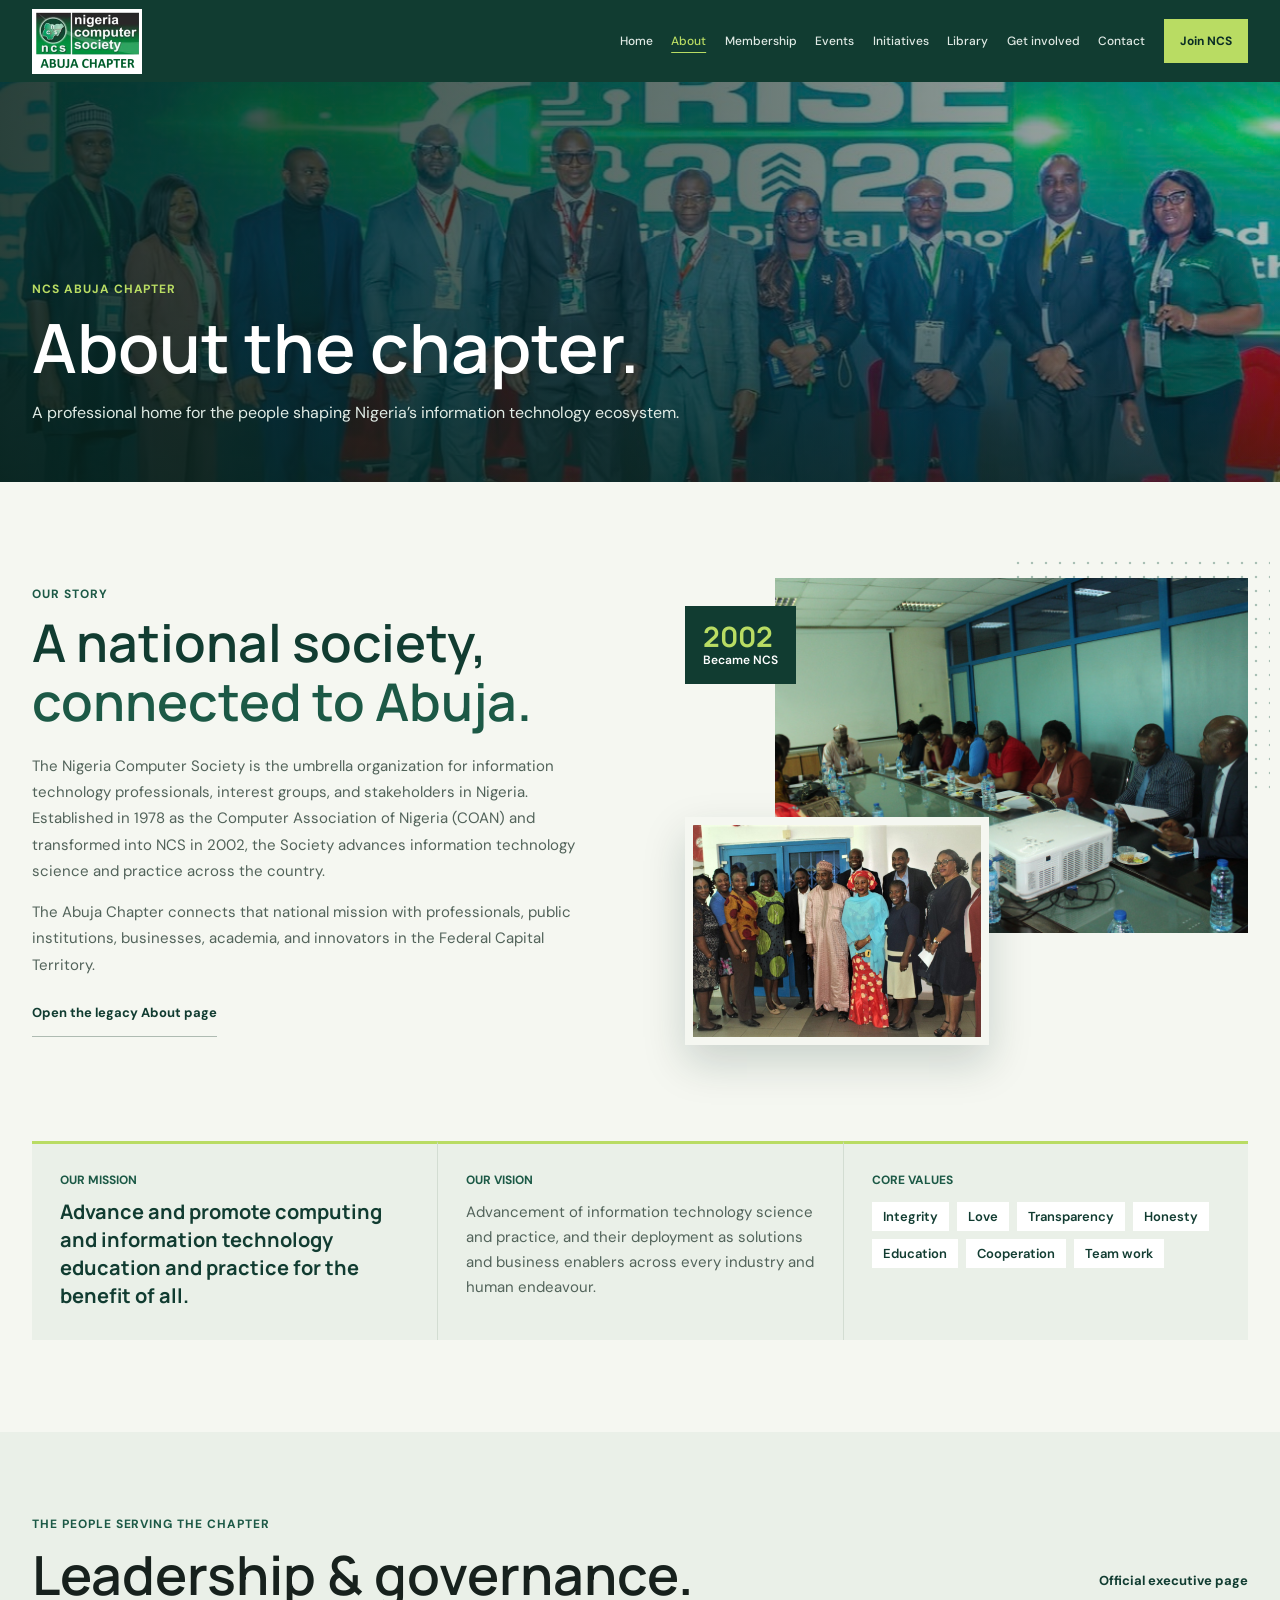
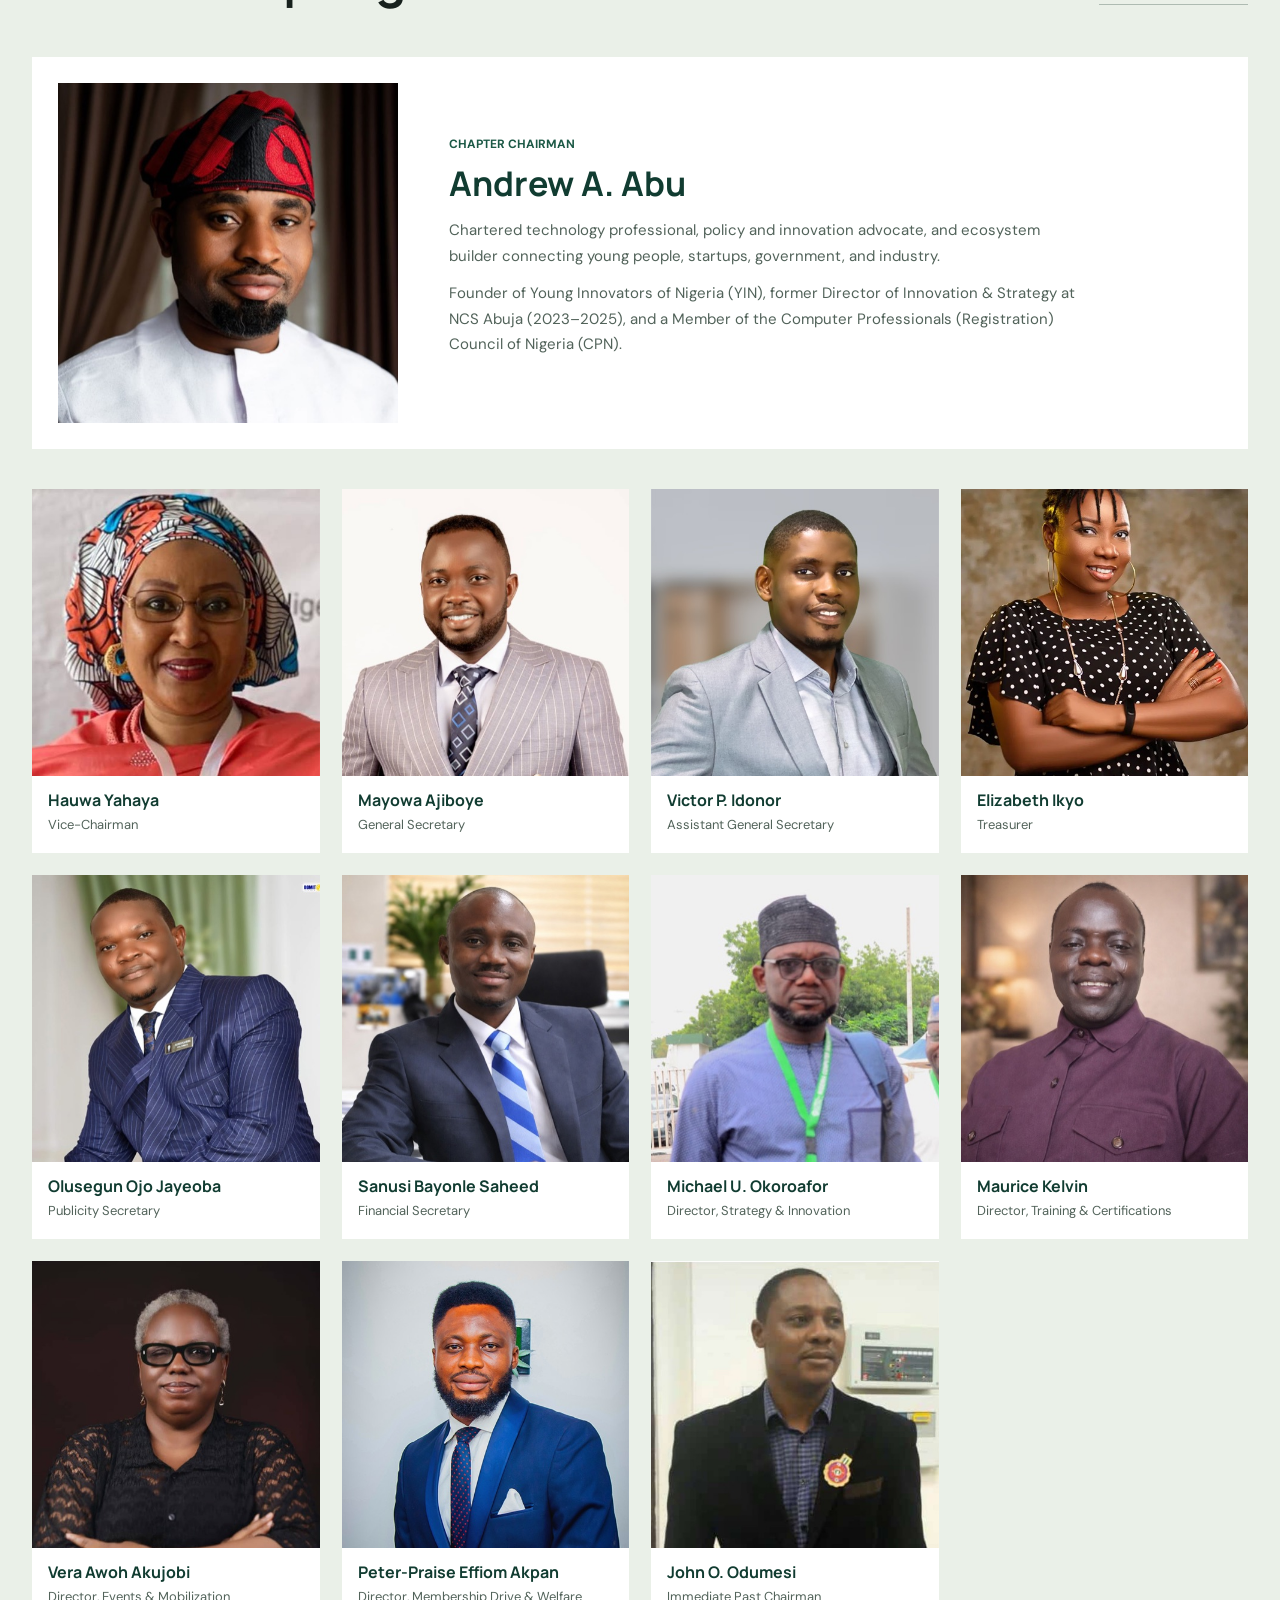
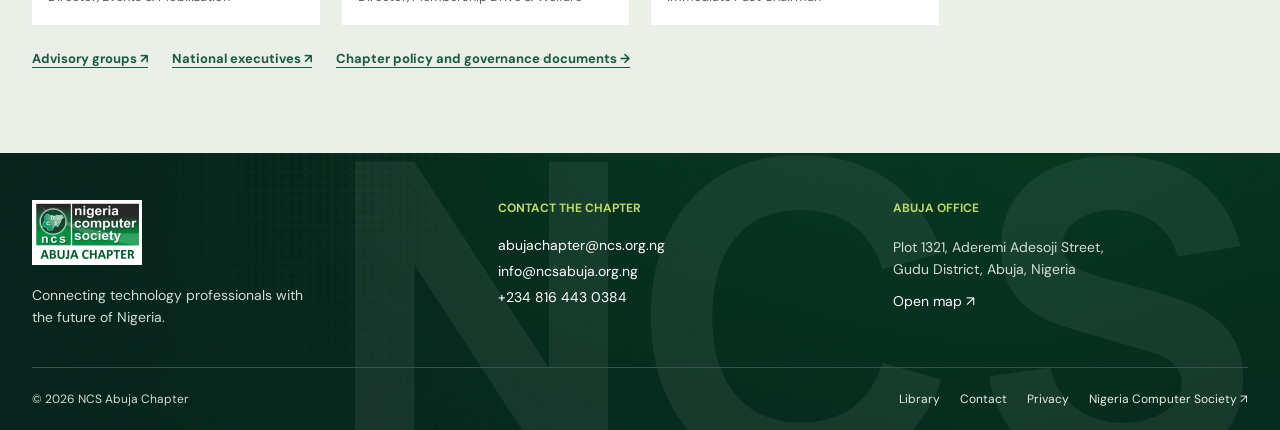
==== commit 2d1fb98a: "Restore legacy section imagery and add chapter photo galleries - Home: About photo pair, Chairman fe" ====
--- a/about.html
+++ b/about.html
@@ -3,14 +3,60 @@
   <head>
     <meta charset="utf-8"><meta name="viewport" content="width=device-width, initial-scale=1"><meta name="theme-color" content="#113c31"><meta name="description" content="About the Nigeria Computer Society Abuja Chapter, its mission, leadership and governance.">
     <title>About NCS Abuja | Nigeria Computer Society</title>
-    <link rel="preconnect" href="https://fonts.googleapis.com"><link rel="preconnect" href="https://fonts.gstatic.com" crossorigin><link href="https://fonts.googleapis.com/css2?family=DM+Sans:wght@400;500;600;700&family=Manrope:wght@400;500;600;700;800&display=swap" rel="stylesheet"><link rel="stylesheet" href="styles.css?v=8"><script src="site-shell.js?v=2" defer></script><script src="script.js?v=5" defer></script>
+    <link rel="preconnect" href="https://fonts.googleapis.com"><link rel="preconnect" href="https://fonts.gstatic.com" crossorigin><link href="https://fonts.googleapis.com/css2?family=DM+Sans:wght@400;500;600;700&family=Manrope:wght@400;500;600;700;800&display=swap" rel="stylesheet"><link rel="stylesheet" href="styles.css?v=10"><script src="site-shell.js?v=2" defer></script><script src="script.js?v=5" defer></script>
   </head>
   <body data-page="about" class="content-page">
     <a class="skip-link" href="#main">Skip to content</a><div data-site-header></div>
     <main id="main">
-      <section class="page-heading section-pad"><p class="overline">NCS Abuja Chapter</p><h1>About the chapter.</h1><p>A professional home for the people shaping Nigeria’s information technology ecosystem.</p></section>
-      <section class="chapter-about section-pad" aria-labelledby="about-title"><div class="chapter-about-copy"><p class="overline">Our story</p><h2 id="about-title">A national society, connected to Abuja.</h2><p>The Nigeria Computer Society is the umbrella organization for information technology professionals, interest groups, and stakeholders in Nigeria. Established in 1978 as the Computer Association of Nigeria and transformed into NCS in 2002, the Society advances information technology science and practice across the country.</p><p>The Abuja Chapter connects that national mission with professionals, public institutions, businesses, academia, and innovators in the Federal Capital Territory.</p><a class="text-link" href="https://ncsabuja.org.ng/about-us/" target="_blank" rel="noreferrer">Open the legacy About page</a></div><div class="mission-panel"><span class="profile-label">OUR MISSION</span><p>Advance and promote computing and information technology education and practice for the benefit of all.</p><span class="mission-rule"></span><span class="profile-label">OUR VALUES IN PRACTICE</span><ul><li>Career development and continuing professional competence</li><li>Professional recognition and ethical practice</li><li>Networking, collaboration, and knowledge sharing</li></ul></div></section>
-      <section class="chapter-leadership section-pad" aria-labelledby="leadership-title"><div class="section-heading"><div><p class="overline">The people serving the chapter</p><h2 id="leadership-title">Leadership &amp; governance.</h2></div><a class="text-link" href="https://ncsabuja.org.ng/chapter-executives/" target="_blank" rel="noreferrer">Official executive page</a></div><div class="leadership-layout"><div class="chair-profile"><img src="assets/rise-2026-panel.jpeg" alt="NCS Abuja leadership and professional community at an industry event" loading="lazy"><div><span class="profile-label">CHAPTER CHAIRMAN</span><h3>Andrew A. Abu</h3><p>Chartered technology professional, policy and innovation advocate, and ecosystem builder connecting young people, startups, government, and industry.</p></div></div><div class="executive-list" aria-label="Chapter executive team"><p><b>Hauwa Yahaya</b><span>Vice-Chairman</span></p><p><b>Mayowa Ajiboye</b><span>General Secretary</span></p><p><b>Victor P. Idonor</b><span>Assistant General Secretary</span></p><p><b>Elizabeth Ikyo</b><span>Treasurer</span></p><p><b>Olusegun Ojo Jayeoba</b><span>Publicity Secretary</span></p><p><b>Sanusi Bayonle Saheed</b><span>Financial Secretary</span></p><p><b>Michael U. Okoroafor</b><span>Director, Strategy &amp; Innovation</span></p><p><b>Maurice Kelvin</b><span>Director, Training &amp; Certifications</span></p><p><b>Vera Awoh Akujobi</b><span>Director, Events &amp; Mobilization</span></p><p><b>Peter-Praise Effiom Akpan</b><span>Director, Membership Drive &amp; Welfare</span></p><p><b>John O. Odumesi</b><span>Immediate Past Chairman</span></p></div></div><div class="governance-links"><a href="https://ncsabuja.org.ng/advisory-groups/" target="_blank" rel="noreferrer">Advisory groups ↗</a><a href="https://ncsabuja.org.ng/national-excos/" target="_blank" rel="noreferrer">National executives ↗</a><a href="library.html">Chapter policy and governance documents →</a></div></section>
+      <section class="page-heading section-pad has-photo" style="--heading-image: url('assets/rise-2026-delegates.jpeg')"><p class="overline">NCS Abuja Chapter</p><h1>About the chapter.</h1><p>A professional home for the people shaping Nigeria’s information technology ecosystem.</p></section>
+
+      <section class="about-split section-pad" aria-labelledby="about-title">
+        <div class="about-split-copy">
+          <p class="overline">Our story</p>
+          <h2 id="about-title">A national society, <span>connected to Abuja.</span></h2>
+          <p>The Nigeria Computer Society is the umbrella organization for information technology professionals, interest groups, and stakeholders in Nigeria. Established in 1978 as the Computer Association of Nigeria (COAN) and transformed into NCS in 2002, the Society advances information technology science and practice across the country.</p>
+          <p>The Abuja Chapter connects that national mission with professionals, public institutions, businesses, academia, and innovators in the Federal Capital Territory.</p>
+          <a class="text-link" href="https://ncsabuja.org.ng/about-us/" target="_blank" rel="noreferrer">Open the legacy About page</a>
+        </div>
+        <figure class="photo-stack">
+          <img class="stack-main" src="assets/chapter-boardroom-meeting.jpeg" alt="NCS Abuja members and stakeholders seated around a boardroom table during a meeting" loading="lazy">
+          <img class="stack-inset" src="assets/chapter-group-photo.jpeg" alt="NCS Abuja members and guests posing for a group photo" loading="lazy">
+          <span class="stack-badge"><b>2002</b>Became NCS</span>
+        </figure>
+      </section>
+
+      <section class="about-values section-pad" aria-label="Mission, vision and core values">
+        <article><span class="profile-label">OUR MISSION</span><h3>Advance and promote computing and information technology education and practice for the benefit of all.</h3></article>
+        <article><span class="profile-label">OUR VISION</span><p>Advancement of information technology science and practice, and their deployment as solutions and business enablers across every industry and human endeavour.</p></article>
+        <article><span class="profile-label">CORE VALUES</span><ul><li>Integrity</li><li>Love</li><li>Transparency</li><li>Honesty</li><li>Education</li><li>Cooperation</li><li>Team work</li></ul></article>
+      </section>
+
+      <section class="chapter-leadership section-pad" aria-labelledby="leadership-title">
+        <div class="section-heading"><div><p class="overline">The people serving the chapter</p><h2 id="leadership-title">Leadership &amp; governance.</h2></div><a class="text-link" href="https://ncsabuja.org.ng/chapter-executives/" target="_blank" rel="noreferrer">Official executive page</a></div>
+        <div class="chair-spotlight">
+          <img src="assets/team/andrew-abu.jpg" alt="Portrait of Andrew A. Abu, Chapter Chairman" loading="lazy" width="480" height="480">
+          <div>
+            <span class="profile-label">CHAPTER CHAIRMAN</span>
+            <h3>Andrew A. Abu</h3>
+            <p>Chartered technology professional, policy and innovation advocate, and ecosystem builder connecting young people, startups, government, and industry.</p>
+            <p>Founder of Young Innovators of Nigeria (YIN), former Director of Innovation &amp; Strategy at NCS Abuja (2023–2025), and a Member of the Computer Professionals (Registration) Council of Nigeria (CPN).</p>
+          </div>
+        </div>
+        <ul class="team-grid" aria-label="Chapter executive team">
+            <li class="team-card"><figure><img src="assets/team/hauwa-yahaya.jpg" alt="Portrait of Hauwa Yahaya" loading="lazy" width="480" height="480"></figure><div><b>Hauwa Yahaya</b><span>Vice-Chairman</span></div></li>
+            <li class="team-card"><figure><img src="assets/team/mayowa-ajiboye.jpg" alt="Portrait of Mayowa Ajiboye" loading="lazy" width="480" height="480"></figure><div><b>Mayowa Ajiboye</b><span>General Secretary</span></div></li>
+            <li class="team-card"><figure><img src="assets/team/victor-idonor.jpg" alt="Portrait of Victor P. Idonor" loading="lazy" width="480" height="480"></figure><div><b>Victor P. Idonor</b><span>Assistant General Secretary</span></div></li>
+            <li class="team-card"><figure><img src="assets/team/elizabeth-ikyo.jpg" alt="Portrait of Elizabeth Ikyo" loading="lazy" width="480" height="480"></figure><div><b>Elizabeth Ikyo</b><span>Treasurer</span></div></li>
+            <li class="team-card"><figure><img src="assets/team/olusegun-jayeoba.jpg" alt="Portrait of Olusegun Ojo Jayeoba" loading="lazy" width="480" height="480"></figure><div><b>Olusegun Ojo Jayeoba</b><span>Publicity Secretary</span></div></li>
+            <li class="team-card"><figure><img src="assets/team/sanusi-saheed.jpg" alt="Portrait of Sanusi Bayonle Saheed" loading="lazy" width="480" height="480"></figure><div><b>Sanusi Bayonle Saheed</b><span>Financial Secretary</span></div></li>
+            <li class="team-card"><figure><img src="assets/team/michael-okoroafor.jpg" alt="Portrait of Michael U. Okoroafor" loading="lazy" width="480" height="480"></figure><div><b>Michael U. Okoroafor</b><span>Director, Strategy &amp; Innovation</span></div></li>
+            <li class="team-card"><figure><img src="assets/team/maurice-kelvin.jpg" alt="Portrait of Maurice Kelvin" loading="lazy" width="480" height="480"></figure><div><b>Maurice Kelvin</b><span>Director, Training &amp; Certifications</span></div></li>
+            <li class="team-card"><figure><img src="assets/team/vera-akujobi.jpg" alt="Portrait of Vera Awoh Akujobi" loading="lazy" width="480" height="480"></figure><div><b>Vera Awoh Akujobi</b><span>Director, Events &amp; Mobilization</span></div></li>
+            <li class="team-card"><figure><img src="assets/team/peter-praise-akpan.jpg" alt="Portrait of Peter-Praise Effiom Akpan" loading="lazy" width="480" height="480"></figure><div><b>Peter-Praise Effiom Akpan</b><span>Director, Membership Drive &amp; Welfare</span></div></li>
+            <li class="team-card"><figure><img src="assets/team/john-odumesi.jpg" alt="Portrait of John O. Odumesi" loading="lazy" width="480" height="480"></figure><div><b>John O. Odumesi</b><span>Immediate Past Chairman</span></div></li>
+        </ul>
+        <div class="governance-links"><a href="https://ncsabuja.org.ng/advisory-groups/" target="_blank" rel="noreferrer">Advisory groups ↗</a><a href="https://ncsabuja.org.ng/national-excos/" target="_blank" rel="noreferrer">National executives ↗</a><a href="library.html">Chapter policy and governance documents →</a></div>
+      </section>
     </main><div data-site-footer></div>
   </body>
 </html>
--- a/styles.css
+++ b/styles.css
@@ -259,7 +259,7 @@
 .event-cadence p { margin: 0; color: var(--muted); font-size: 14px; line-height: 1.55; }
 .inline-source { display: inline-block; margin-top: 9px; color: var(--forest-mid); font-size: 12px; font-weight: 700; text-decoration: underline; text-underline-offset: 3px; }
 .page-home .insights { padding-top: 72px; padding-bottom: 82px; }
-.page-home .insights-grid { grid-template-columns: repeat(3, minmax(0, 1fr)); }
+.page-home .insights-grid { grid-template-columns: repeat(4, minmax(0, 1fr)); gap: 22px; }
 .site-footer { position: relative; isolation: isolate; overflow: hidden; padding: 0 max(32px, calc((100% - 1240px) / 2)); background: var(--forest-deep); color: #d0ddd5; }
 .site-footer::before { position: absolute; z-index: -2; inset: 0; background: linear-gradient(rgba(7, 37, 29, .88), rgba(7, 37, 29, .94)), url("assets/7xm.xyz176373.jpg") center / cover; content: ""; }
 .site-footer::after { position: absolute; z-index: -1; right: 1.5%; bottom: -18%; color: rgba(225, 239, 228, .07); content: "NCS"; font-family: var(--font-display); font-size: clamp(190px, 34vw, 430px); font-weight: 800; line-height: .8; pointer-events: none; }
@@ -454,4 +454,172 @@
 
 @media (prefers-reduced-motion: reduce) {
   *, *::before, *::after { scroll-behavior: auto !important; transition-duration: .01ms !important; animation-duration: .01ms !important; animation-iteration-count: 1 !important; }
-}+}
+/* ---------- Section imagery (restored from the legacy site) ---------- */
+.overline { margin-bottom: 12px; color: var(--forest-mid); font-size: 12px; font-weight: 700; letter-spacing: .08em; text-transform: uppercase; }
+.button-row { display: flex; flex-wrap: wrap; align-items: center; gap: 14px 26px; }
+
+/* Photo header on inner pages */
+.page-heading.has-photo { position: relative; isolation: isolate; min-height: clamp(300px, 34vw, 400px); display: flex; flex-direction: column; justify-content: flex-end; overflow: hidden; padding-top: 96px; padding-bottom: 56px; background: var(--forest-deep) var(--heading-image) center 40% / cover no-repeat; color: var(--white); }
+.page-heading.has-photo::before { position: absolute; z-index: -1; inset: 0; background: linear-gradient(90deg, rgba(7, 34, 27, .86) 0%, rgba(7, 34, 27, .62) 55%, rgba(7, 34, 27, .3) 100%), linear-gradient(0deg, rgba(7, 34, 27, .55), transparent 60%); content: ""; }
+.page-heading.has-photo h1 { color: var(--white); }
+.page-heading.has-photo > p:last-child { color: #e0ebe5; }
+.page-heading.has-photo .overline { color: var(--leaf); }
+
+/* Overlapping photo pair (About sections) */
+.about-split { display: grid; grid-template-columns: minmax(0, 1fr) minmax(0, 1fr); gap: clamp(40px, 7vw, 96px); align-items: center; padding-top: 96px; padding-bottom: 96px; }
+.about-split h2 { margin-bottom: 22px; color: var(--forest); font-size: clamp(34px, 4.2vw, 52px); font-weight: 600; line-height: 1.12; }
+.about-split h2 span { color: var(--forest-mid); }
+.about-split-copy > p:not(.overline) { max-width: 60ch; color: var(--muted); font-size: 15px; line-height: 1.75; }
+.about-points { display: grid; grid-template-columns: 1fr 1fr; gap: 18px; margin: 26px 0 22px; padding: 20px 0 0; border-top: 1px solid var(--line); }
+.about-points h3 { margin: 0 0 6px; color: var(--forest); font-size: 16px; }
+.about-points p { margin: 0; color: var(--muted); font-size: 14px; line-height: 1.6; }
+.photo-stack { position: relative; margin: 0; padding: 0 0 20% 16%; }
+.photo-stack::before { position: absolute; z-index: -1; top: -22px; right: -22px; width: 46%; height: 52%; background-image: radial-gradient(var(--forest-mid) 1.4px, transparent 1.6px); background-size: 14px 14px; content: ""; opacity: .35; }
+.photo-stack img { display: block; object-fit: cover; }
+.stack-main { width: 100%; aspect-ratio: 4 / 3; }
+.stack-inset { position: absolute; bottom: 0; left: 0; width: 54%; aspect-ratio: 4 / 3; border: 8px solid var(--paper); box-shadow: 0 18px 40px rgba(10, 45, 37, .18); }
+.stack-badge { position: absolute; top: 28px; left: 0; display: grid; gap: 2px; padding: 16px 18px; background: var(--forest); color: var(--white); font-size: 12px; font-weight: 600; }
+.stack-badge b { color: var(--leaf); font-family: var(--font-display); font-size: 28px; line-height: 1; }
+
+/* Chairman feature */
+.chair-feature { display: grid; grid-template-columns: minmax(0, .9fr) minmax(0, 1.1fr); gap: clamp(36px, 6vw, 84px); align-items: center; padding-top: 88px; padding-bottom: 88px; background: var(--white); }
+.chair-photo { position: relative; margin: 0 18px 18px 0; }
+.chair-photo::after { position: absolute; z-index: 0; inset: 18px -18px -18px 18px; border: 2px solid var(--leaf); content: ""; }
+.chair-photo img { position: relative; z-index: 1; width: 100%; aspect-ratio: 4 / 3; display: block; object-fit: cover; }
+.chair-feature h2 { margin: 0 0 6px; color: var(--forest); font-size: clamp(32px, 3.8vw, 46px); font-weight: 600; line-height: 1.12; }
+.chair-role { margin-bottom: 20px; color: #476c1a; font-size: 14px; font-weight: 700; }
+.chair-feature-copy > p:not(.overline):not(.chair-role) { max-width: 62ch; color: var(--muted); font-size: 15px; line-height: 1.75; }
+
+/* Techies' Hangout feature */
+.hangout-feature { display: grid; grid-template-columns: minmax(0, 1.1fr) minmax(0, .9fr); gap: clamp(36px, 6vw, 88px); align-items: center; padding-top: 92px; padding-bottom: 92px; background: var(--forest-deep) url("assets/7xm.xyz538843.jpg") center / cover; color: var(--white); }
+.hangout-feature .overline { color: var(--leaf); }
+.hangout-feature h2 { margin-bottom: 20px; font-size: clamp(34px, 4.4vw, 54px); font-weight: 600; line-height: 1.1; }
+.hangout-feature h2 em { color: var(--leaf); font-style: normal; }
+.hangout-feature p:not(.overline) { max-width: 56ch; color: #e0ebe5; font-size: 15px; line-height: 1.75; }
+.hangout-meta { display: flex; flex-wrap: wrap; gap: 8px; margin: 22px 0 28px; padding: 0; list-style: none; }
+.hangout-meta li { padding: 7px 12px; border: 1px solid rgba(224, 235, 229, .35); color: #e0ebe5; font-size: 12px; font-weight: 600; }
+.hangout-poster { position: relative; margin: 0; }
+.hangout-poster img { width: 100%; aspect-ratio: 1; display: block; object-fit: cover; box-shadow: 0 30px 60px rgba(0, 0, 0, .35); }
+.hangout-poster figcaption { margin-top: 12px; color: #c9d8cf; font-size: 12px; }
+.hangout-feature :focus-visible, .member-band :focus-visible { outline-color: var(--leaf); }
+
+/* Full-bleed membership banner */
+.member-band { position: relative; isolation: isolate; min-height: 480px; display: flex; align-items: center; padding-top: 96px; padding-bottom: 96px; background: var(--forest-deep) url("assets/ncs-member-induction.jpg") center 30% / cover; color: var(--white); }
+.member-band::before { position: absolute; z-index: -1; inset: 0; background: linear-gradient(90deg, rgba(7, 34, 27, .9) 0%, rgba(7, 34, 27, .7) 45%, rgba(7, 34, 27, .15) 100%); content: ""; }
+.member-band-copy { max-width: 540px; }
+.member-band .overline { color: var(--leaf); }
+.member-band h2 { margin-bottom: 18px; font-size: clamp(38px, 5vw, 60px); font-weight: 600; line-height: 1.08; }
+.member-band h2 em { color: var(--leaf); font-style: normal; }
+.member-band p:not(.overline) { margin-bottom: 28px; color: #e0ebe5; font-size: 16px; line-height: 1.7; }
+
+/* Strategic objectives */
+.objectives { display: grid; grid-template-columns: minmax(0, .9fr) minmax(0, 1.1fr); gap: clamp(36px, 6vw, 84px); align-items: start; padding-top: 92px; padding-bottom: 92px; background: #eaf0e8; }
+.objectives-intro { position: sticky; top: 32px; }
+.objectives h2 { margin-bottom: 14px; color: var(--forest); font-size: clamp(34px, 4.2vw, 52px); font-weight: 600; line-height: 1.12; }
+.objectives-intro > p:not(.overline) { color: var(--muted); font-size: 15px; line-height: 1.7; }
+.objectives-intro img { width: 100%; aspect-ratio: 4 / 3; display: block; margin-top: 26px; object-fit: cover; }
+.objective-list { margin: 0; padding: 0; list-style: none; counter-reset: objective; border-top: 1px solid #cbd7cc; }
+.objective-list li { display: grid; grid-template-columns: 48px minmax(0, 1fr); gap: 14px; padding: 20px 0; border-bottom: 1px solid #cbd7cc; color: var(--ink); font-size: 15px; line-height: 1.65; counter-increment: objective; }
+.objective-list li::before { color: var(--forest-mid); font-family: var(--font-display); font-size: 20px; font-weight: 700; line-height: 1.3; content: counter(objective, decimal-leading-zero); }
+
+/* About page: mission / vision / values */
+.about-values { display: grid; grid-template-columns: repeat(3, minmax(0, 1fr)); gap: 0; padding-bottom: 92px; }
+.about-values article { padding: 28px 28px 30px; border-top: 3px solid var(--leaf); background: #eaf0e8; }
+.about-values article + article { border-left: 1px solid #d3ddd2; }
+.about-values h3 { margin: 10px 0 0; color: var(--forest); font-size: 20px; line-height: 1.4; }
+.about-values ul { display: flex; flex-wrap: wrap; gap: 8px; margin: 14px 0 0; padding: 0; list-style: none; }
+.about-values li { padding: 6px 11px; background: var(--white); color: var(--forest); font-size: 13px; font-weight: 600; }
+.about-values p { margin: 12px 0 0; color: var(--muted); font-size: 15px; line-height: 1.65; }
+
+/* Executive team with portraits */
+.chair-spotlight { display: grid; grid-template-columns: minmax(220px, 340px) minmax(0, 1fr); gap: clamp(26px, 4vw, 52px); align-items: center; margin-bottom: 40px; padding: 26px; background: var(--white); }
+.chair-spotlight img { width: 100%; height: auto; aspect-ratio: 1; display: block; object-fit: cover; }
+.chair-spotlight h3 { margin: 8px 0 12px; color: var(--forest); font-size: clamp(26px, 3vw, 34px); }
+.chair-spotlight p { max-width: 64ch; margin: 0 0 12px; color: var(--muted); font-size: 15px; line-height: 1.7; }
+.team-grid { display: grid; grid-template-columns: repeat(4, minmax(0, 1fr)); gap: 22px; margin: 0; padding: 0; list-style: none; }
+.team-card { min-width: 0; background: var(--white); }
+.team-card figure { margin: 0; overflow: hidden; background: #dbe4d8; }
+.team-card img { width: 100%; height: auto; aspect-ratio: 1; display: block; object-fit: cover; object-position: top; transition: transform .35s ease; }
+.team-card:hover img { transform: scale(1.04); }
+.team-card div { padding: 14px 16px 18px; }
+.team-card b { display: block; color: var(--forest); font-family: var(--font-display); font-size: 16px; line-height: 1.35; }
+.team-card span { display: block; margin-top: 4px; color: var(--muted); font-size: 13px; line-height: 1.45; }
+
+/* Membership page imagery */
+.membership-photo { margin: 34px 0 0; }
+.membership-photo img { width: 100%; aspect-ratio: 4 / 3; display: block; object-fit: cover; }
+.benefit-list.has-images { grid-template-columns: repeat(3, minmax(0, 1fr)); gap: 24px; border-top: 0; }
+.benefit-list.has-images article { padding: 0 0 24px; border: 0; background: var(--white); }
+.benefit-list.has-images img { width: 100%; aspect-ratio: 3 / 2; display: block; margin-bottom: 20px; object-fit: cover; }
+.benefit-list.has-images h3, .benefit-list.has-images p { margin-right: 22px; margin-left: 22px; }
+
+/* Initiatives with images */
+.initiative-list.has-images .initiative-row { grid-template-columns: 200px 70px minmax(0, 1fr) 44px; }
+.initiative-thumb { width: 200px; aspect-ratio: 4 / 3; display: block; object-fit: cover; }
+.initiative-thumb.is-poster { object-position: top; }
+
+/* Get-involved cards with images */
+.involvement-item > img:first-child { width: calc(100% + 40px); max-width: none; aspect-ratio: 16 / 10; display: block; margin: -23px -20px 18px; object-fit: cover; }
+
+@media (max-width: 1080px) {
+  .team-grid { grid-template-columns: repeat(3, minmax(0, 1fr)); }
+  .initiative-list.has-images .initiative-row { grid-template-columns: 150px 60px minmax(0, 1fr) 44px; }
+  .initiative-thumb { width: 150px; }
+}
+
+@media (max-width: 900px) {
+  .about-split, .chair-feature, .hangout-feature, .objectives { grid-template-columns: 1fr; padding-top: 72px; padding-bottom: 72px; }
+  .about-split .photo-stack { max-width: 620px; }
+  .objectives-intro { position: static; }
+  .hangout-poster { max-width: 440px; }
+  .chair-feature .chair-photo { max-width: 560px; }
+  .about-values { grid-template-columns: 1fr; padding-bottom: 72px; }
+  .about-values article + article { border-top: 1px solid #d3ddd2; border-left: 0; }
+  .benefit-list.has-images { grid-template-columns: repeat(2, minmax(0, 1fr)); }
+  .benefit-list.has-images article { padding: 0 0 22px; border: 0; }
+  .chair-spotlight { grid-template-columns: 220px minmax(0, 1fr); }
+  .member-band { min-height: 420px; }
+}
+
+@media (max-width: 680px) {
+  .page-heading.has-photo { min-height: 280px; padding-top: 72px; padding-bottom: 36px; }
+  .about-split, .chair-feature, .hangout-feature, .objectives { gap: 36px; padding-top: 64px; padding-bottom: 64px; }
+  .about-points { grid-template-columns: 1fr; }
+  .photo-stack { padding: 0 0 22% 10%; }
+  .photo-stack::before { top: -12px; right: -8px; }
+  .stack-inset { width: 58%; border-width: 5px; }
+  .stack-badge { top: 14px; padding: 10px 12px; font-size: 11px; }
+  .stack-badge b { font-size: 21px; }
+  .chair-photo { margin: 0 12px 12px 0; }
+  .chair-photo::after { inset: 12px -12px -12px 12px; }
+  .member-band { min-height: 0; padding-top: 72px; padding-bottom: 72px; background-position: 70% center; }
+  .member-band::before { background: linear-gradient(rgba(7, 34, 27, .78), rgba(7, 34, 27, .88)); }
+  .objective-list li { grid-template-columns: 38px minmax(0, 1fr); gap: 10px; font-size: 14px; }
+  .objective-list li::before { font-size: 17px; }
+  .chair-spotlight { grid-template-columns: 1fr; padding: 18px; }
+  .chair-spotlight img { max-width: 320px; }
+  .team-grid { grid-template-columns: repeat(2, minmax(0, 1fr)); gap: 12px; }
+  .team-card div { padding: 11px 12px 14px; }
+  .team-card b { font-size: 14px; }
+  .team-card span { font-size: 12px; }
+  .benefit-list.has-images { grid-template-columns: 1fr; gap: 18px; }
+  .initiative-list.has-images .initiative-row { grid-template-columns: 55px minmax(0, 1fr) 36px; }
+  .initiative-list.has-images .initiative-thumb { grid-column: 1 / -1; width: 100%; aspect-ratio: 16 / 9; }
+  .involvement-item > img:first-child { width: calc(100% + 36px); margin: -22px -18px 16px; }
+}
+
+/* Photo galleries from the legacy media library */
+.membership-photo figcaption { margin-top: 10px; color: var(--muted); font-size: 12px; }
+.member-gallery { padding-top: 80px; padding-bottom: 88px; }
+.photo-grid-three { grid-template-columns: repeat(3, minmax(0, 1fr)); grid-auto-rows: 260px; }
+.visit-gallery { margin-bottom: 8px; }
+@media (max-width: 1080px) {
+  .page-home .insights-grid { grid-template-columns: repeat(2, minmax(0, 1fr)); gap: 30px 22px; }
+}
+@media (max-width: 680px) {
+  .member-gallery { padding-top: 64px; padding-bottom: 68px; }
+  .photo-grid-three { grid-template-columns: repeat(2, minmax(0, 1fr)); grid-auto-rows: 150px; }
+  .photo-grid-three .photo-tile:first-child { grid-column: span 2; grid-row: span 2; }
+  .page-home .insights-grid { grid-template-columns: 1fr; }
+}
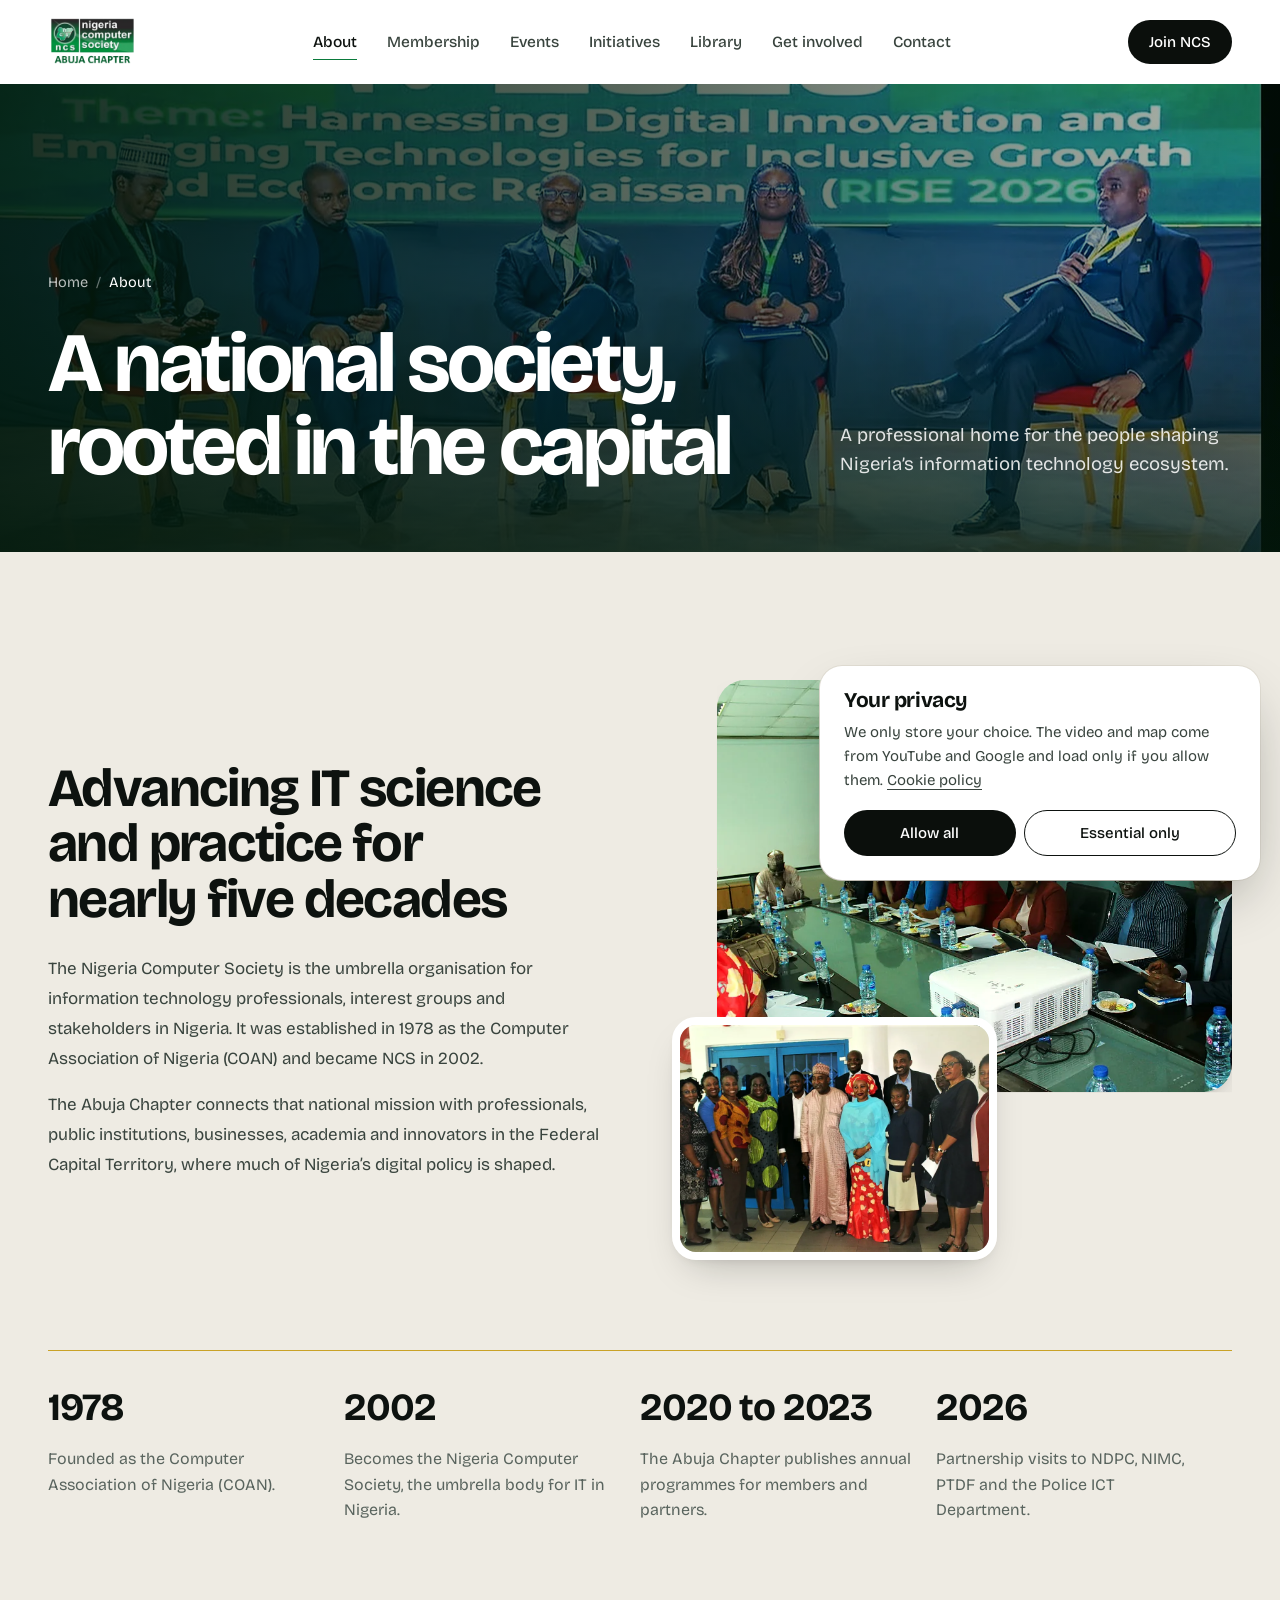
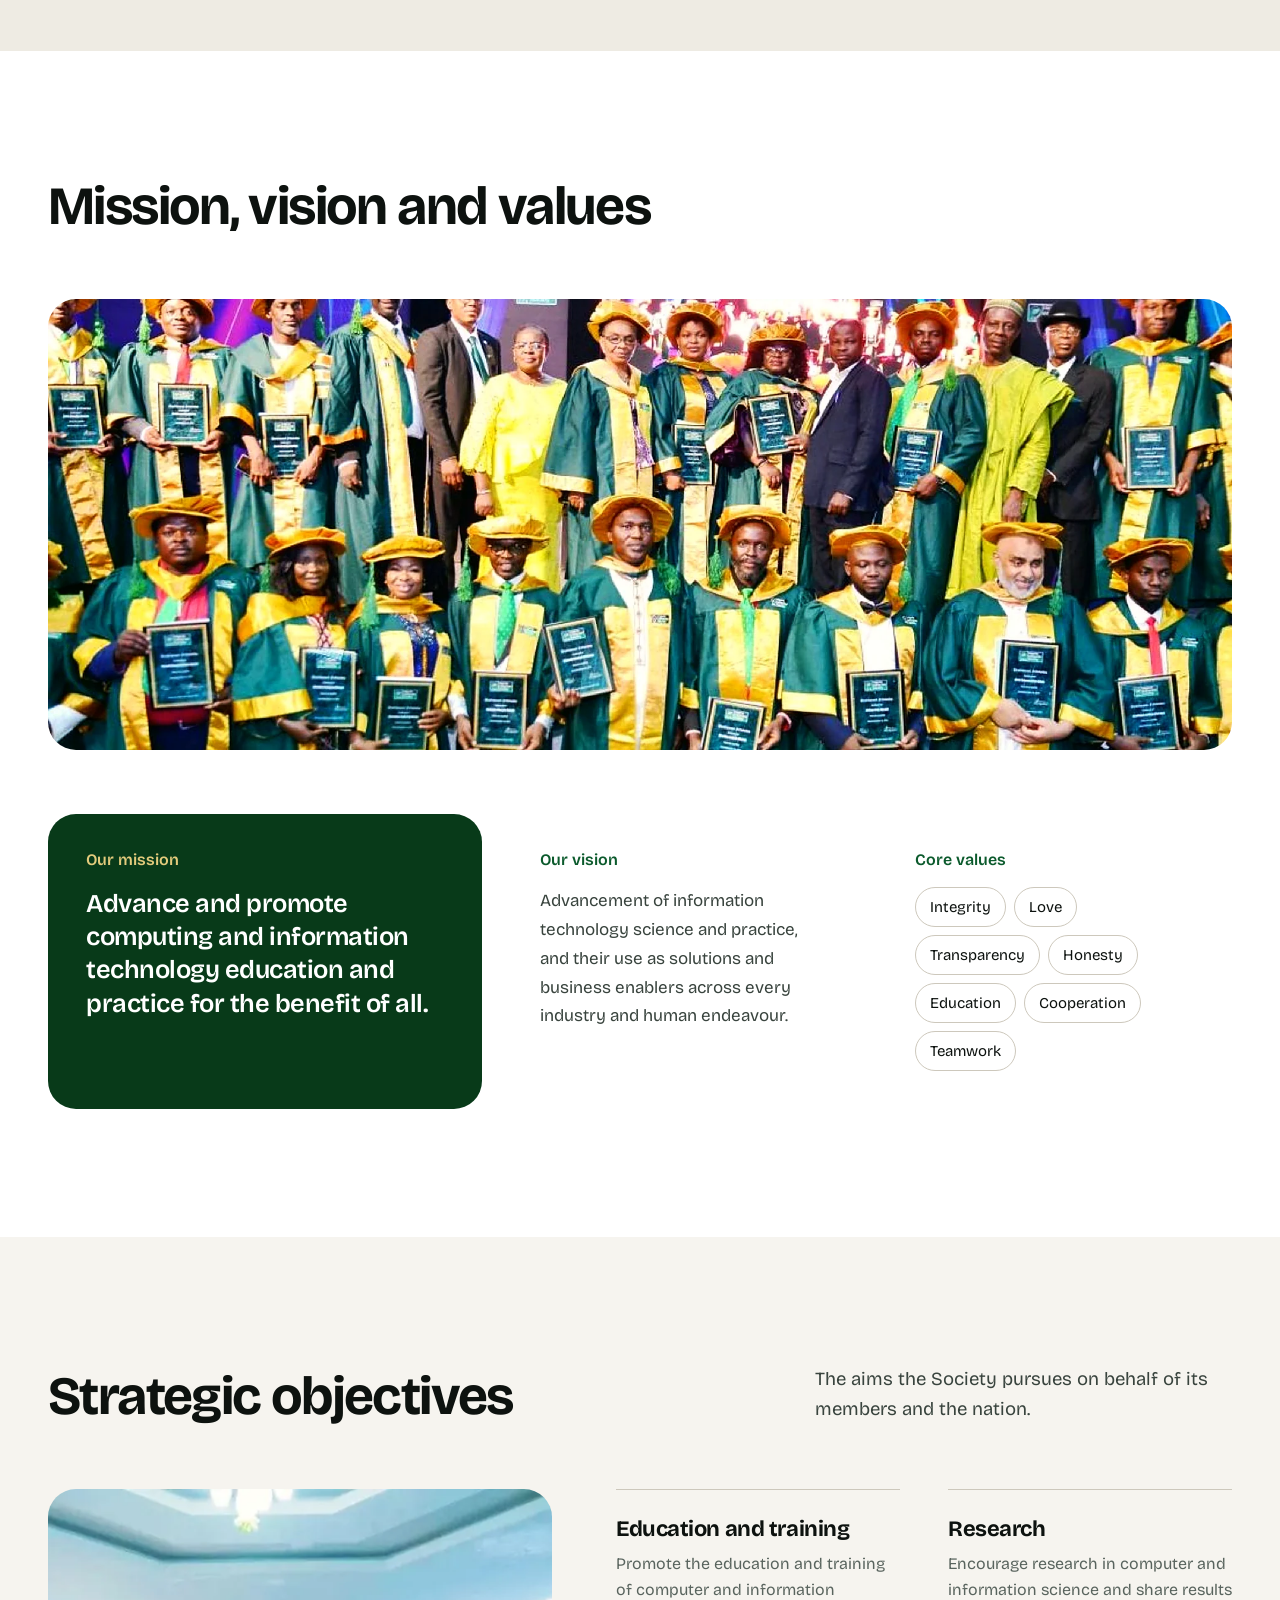
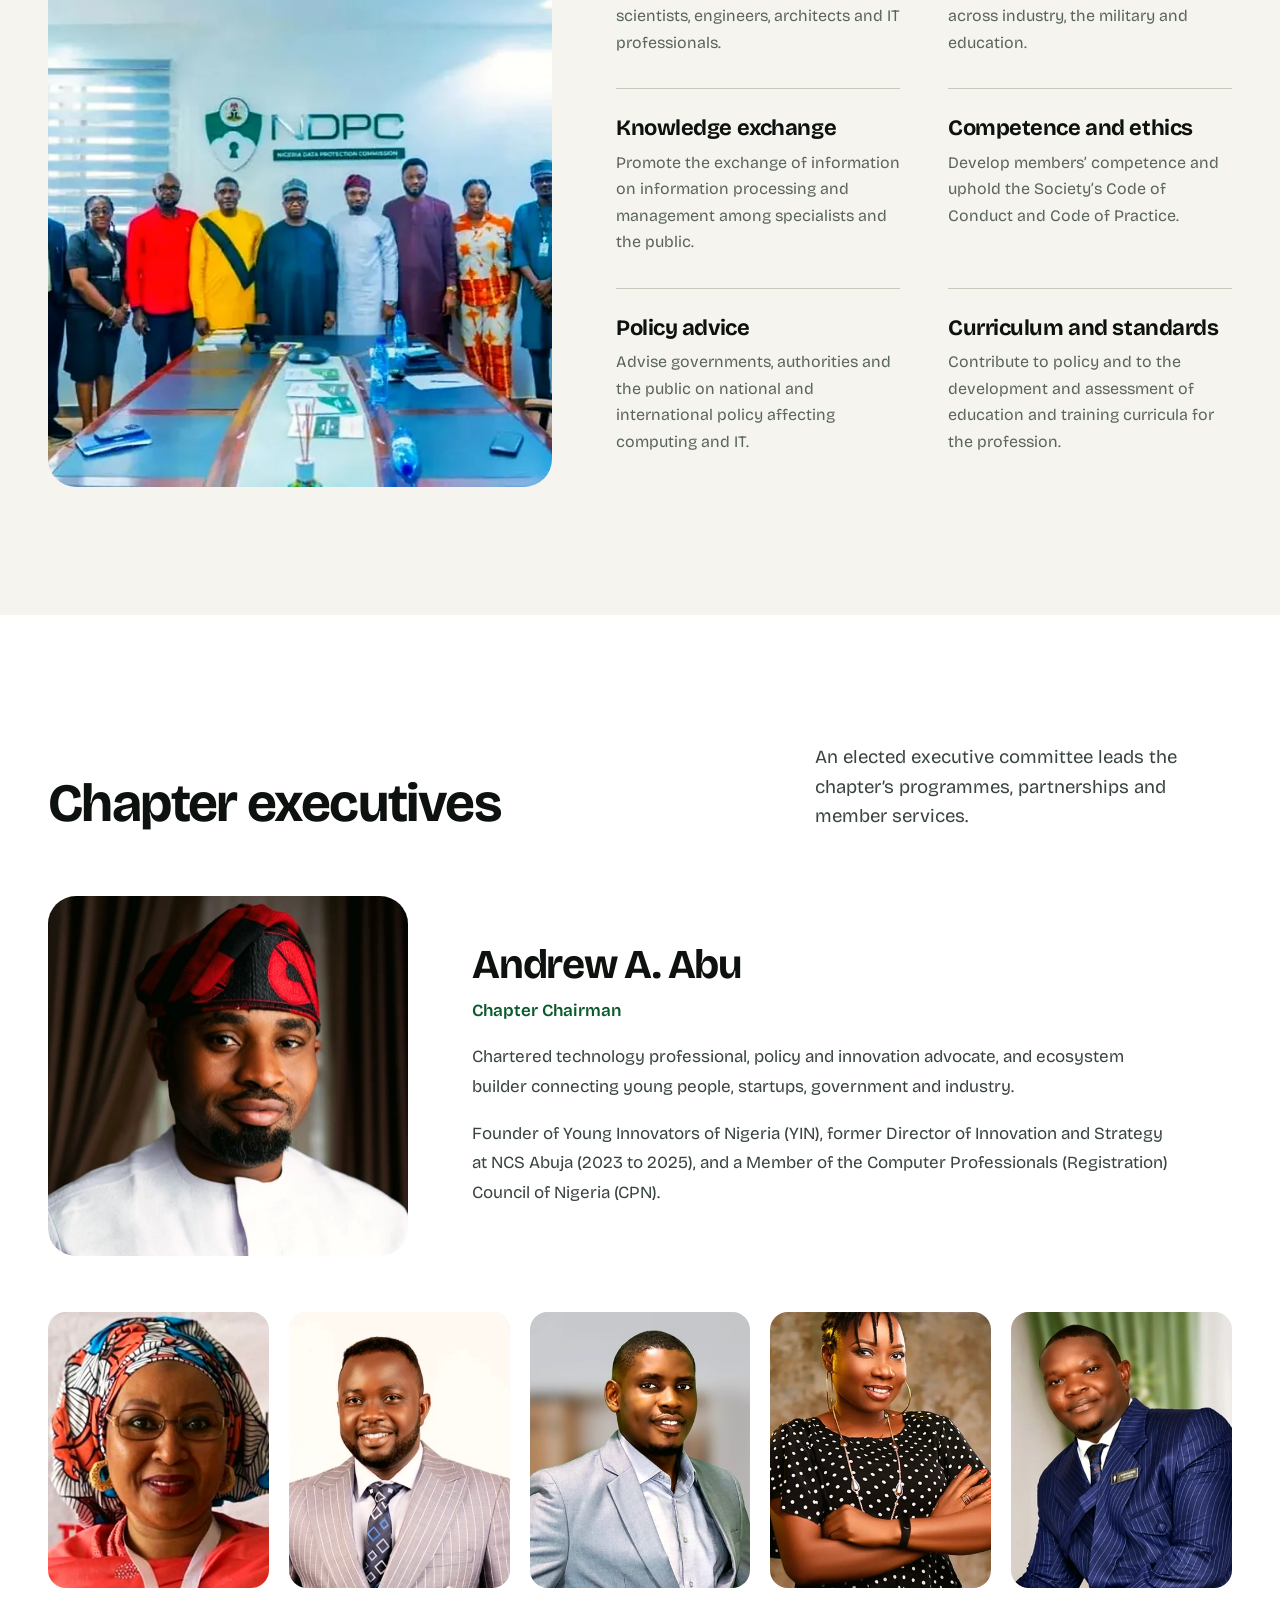
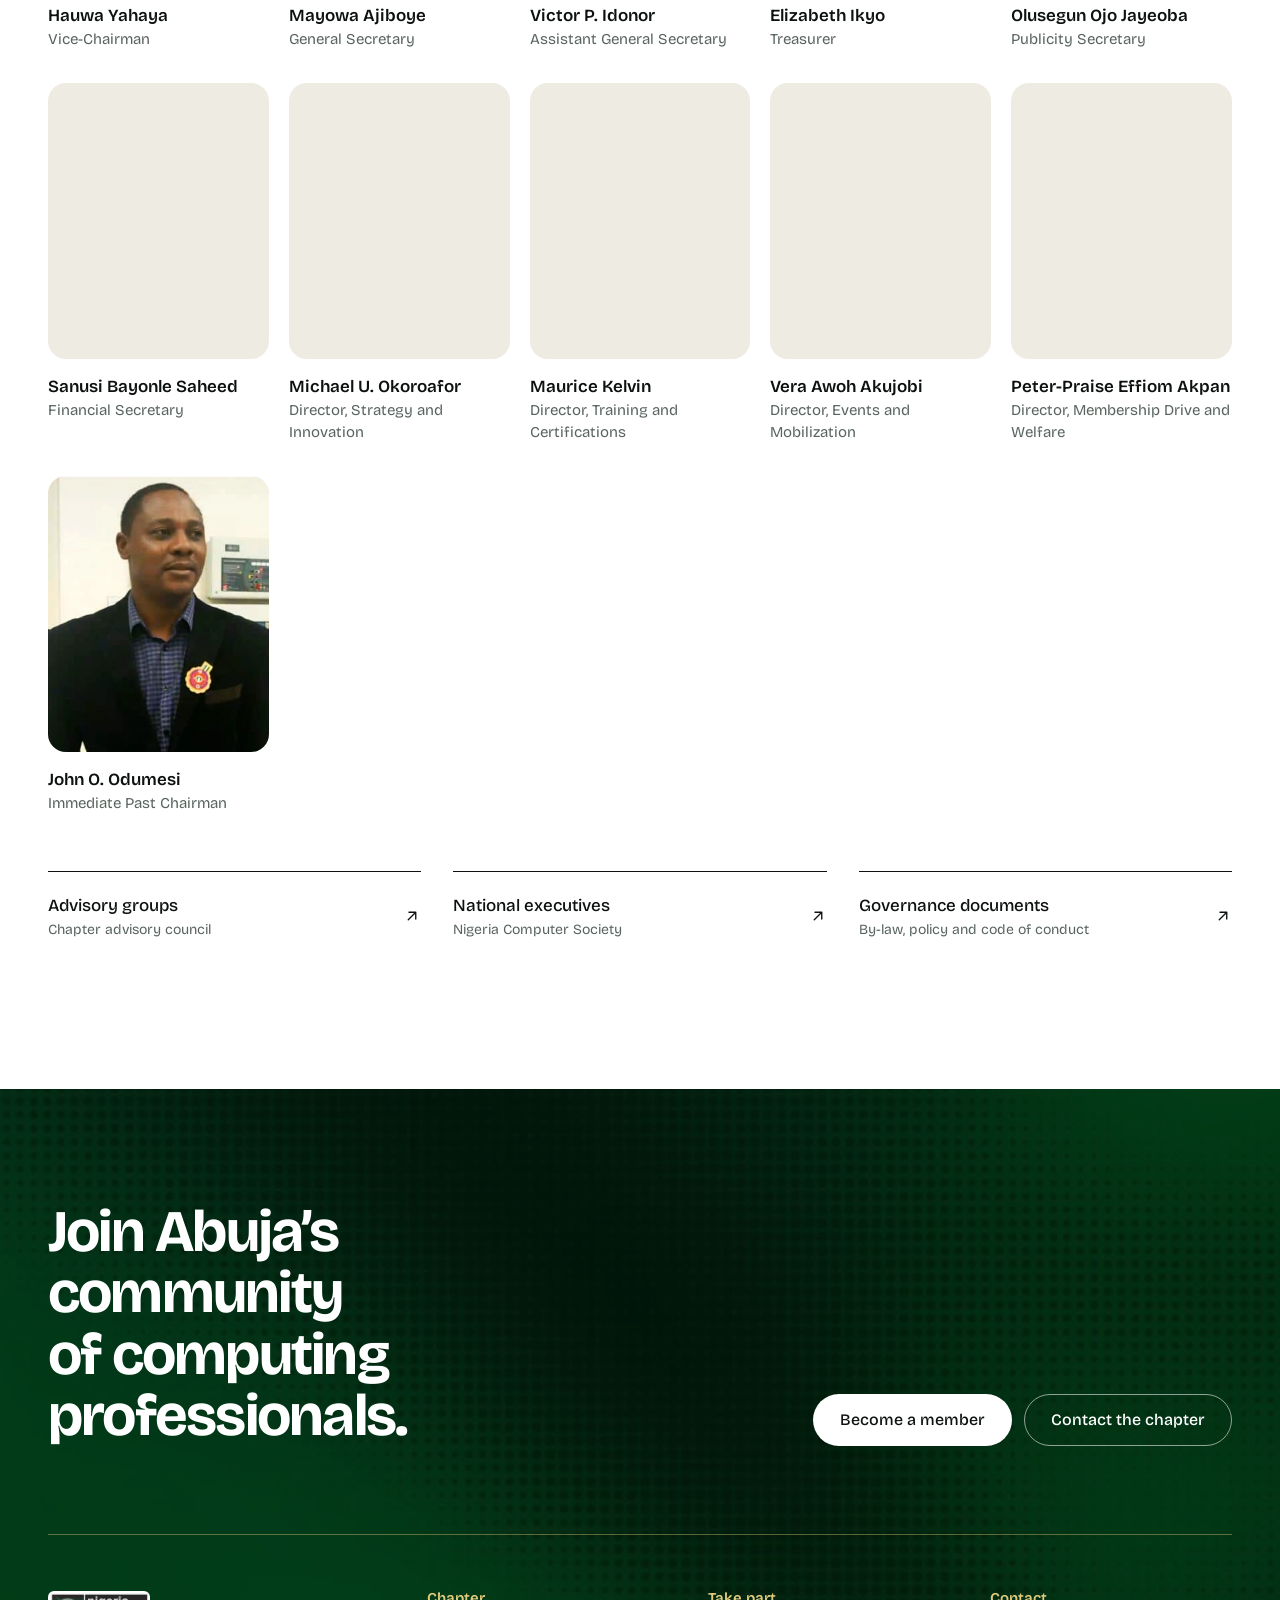
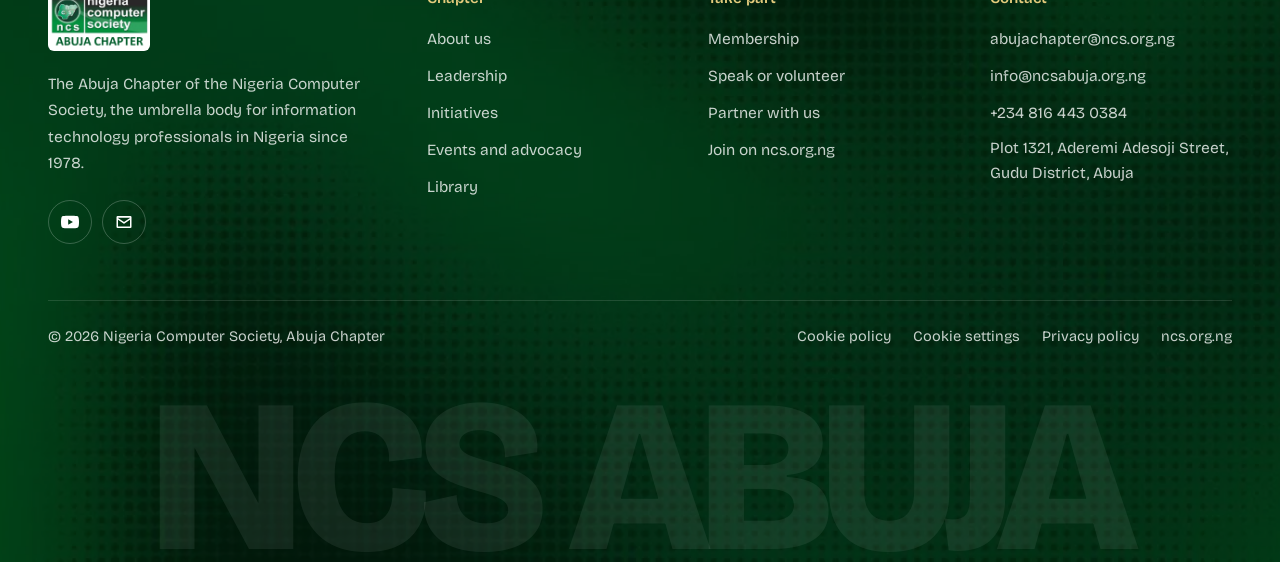
==== commit ffbb6227: "Redesign the NCS Abuja website - New editorial design system: self-hosted Bricolage Grotesque, NCS g" ====
--- a/about.html
+++ b/about.html
@@ -1,62 +1,132 @@
 <!doctype html>
 <html lang="en">
   <head>
-    <meta charset="utf-8"><meta name="viewport" content="width=device-width, initial-scale=1"><meta name="theme-color" content="#113c31"><meta name="description" content="About the Nigeria Computer Society Abuja Chapter, its mission, leadership and governance.">
-    <title>About NCS Abuja | Nigeria Computer Society</title>
-    <link rel="preconnect" href="https://fonts.googleapis.com"><link rel="preconnect" href="https://fonts.gstatic.com" crossorigin><link href="https://fonts.googleapis.com/css2?family=DM+Sans:wght@400;500;600;700&family=Manrope:wght@400;500;600;700;800&display=swap" rel="stylesheet"><link rel="stylesheet" href="styles.css?v=10"><script src="site-shell.js?v=2" defer></script><script src="script.js?v=5" defer></script>
+    <meta charset="utf-8">
+    <meta name="viewport" content="width=device-width, initial-scale=1">
+    <meta name="theme-color" content="#ffffff">
+    <title>About</title>
+    <meta name="description" content="NCS Abuja Chapter">
+    <meta property="og:type" content="website">
+    <meta property="og:title" content="About">
+    <meta property="og:description" content="NCS Abuja Chapter">
+    <meta property="og:image" content="assets/img/rise-2026-delegates.webp">
+    <link rel="icon" href="assets/favicon.svg" type="image/svg+xml">
+    <link rel="preload" href="assets/fonts/bricolage-latin.woff2" as="font" type="font/woff2" crossorigin>
+    <link rel="stylesheet" href="styles.css?v=37">
+    <script src="site-shell.js?v=37" defer></script>
+    <script src="script.js?v=37" defer></script>
   </head>
-  <body data-page="about" class="content-page">
-    <a class="skip-link" href="#main">Skip to content</a><div data-site-header></div>
+  <body data-page="about">
+    <a class="skip-link" href="#main">Skip to content</a>
+    <div data-site-header></div>
+
     <main id="main">
-      <section class="page-heading section-pad has-photo" style="--heading-image: url('assets/rise-2026-delegates.jpeg')"><p class="overline">NCS Abuja Chapter</p><h1>About the chapter.</h1><p>A professional home for the people shaping Nigeria’s information technology ecosystem.</p></section>
-
-      <section class="about-split section-pad" aria-labelledby="about-title">
-        <div class="about-split-copy">
-          <p class="overline">Our story</p>
-          <h2 id="about-title">A national society, <span>connected to Abuja.</span></h2>
-          <p>The Nigeria Computer Society is the umbrella organization for information technology professionals, interest groups, and stakeholders in Nigeria. Established in 1978 as the Computer Association of Nigeria (COAN) and transformed into NCS in 2002, the Society advances information technology science and practice across the country.</p>
-          <p>The Abuja Chapter connects that national mission with professionals, public institutions, businesses, academia, and innovators in the Federal Capital Territory.</p>
-          <a class="text-link" href="https://ncsabuja.org.ng/about-us/" target="_blank" rel="noreferrer">Open the legacy About page</a>
+      <section class="page-hero">
+        <img src="assets/img/rise-2026-panel.webp" srcset="assets/img/rise-2026-panel-sm.webp 960w, assets/img/rise-2026-panel.webp 1920w" sizes="100vw" width="1920" height="1388" alt="" decoding="async" class="page-hero-bg" fetchpriority="high">
+        <div class="container">
+          <ol class="crumbs"><li><a href="index.html">Home</a></li><li aria-current="page">About</li></ol>
+          <div class="page-hero-top">
+            <h1 data-slide="left">A national society, rooted in the capital</h1>
+            <p class="lead" data-slide="right">A professional home for the people shaping Nigeria’s information technology ecosystem.</p>
+          </div>
         </div>
-        <figure class="photo-stack">
-          <img class="stack-main" src="assets/chapter-boardroom-meeting.jpeg" alt="NCS Abuja members and stakeholders seated around a boardroom table during a meeting" loading="lazy">
-          <img class="stack-inset" src="assets/chapter-group-photo.jpeg" alt="NCS Abuja members and guests posing for a group photo" loading="lazy">
-          <span class="stack-badge"><b>2002</b>Became NCS</span>
-        </figure>
       </section>
 
-      <section class="about-values section-pad" aria-label="Mission, vision and core values">
-        <article><span class="profile-label">OUR MISSION</span><h3>Advance and promote computing and information technology education and practice for the benefit of all.</h3></article>
-        <article><span class="profile-label">OUR VISION</span><p>Advancement of information technology science and practice, and their deployment as solutions and business enablers across every industry and human endeavour.</p></article>
-        <article><span class="profile-label">CORE VALUES</span><ul><li>Integrity</li><li>Love</li><li>Transparency</li><li>Honesty</li><li>Education</li><li>Cooperation</li><li>Team work</li></ul></article>
+      <section class="section stone" aria-labelledby="story-title">
+        <div class="container">
+          <div class="split">
+            <div data-slide="left">
+              <h2 class="h2" id="story-title">Advancing IT science and practice for nearly five decades</h2>
+              <div class="body">
+                <p>The Nigeria Computer Society is the umbrella organisation for information technology professionals, interest groups and stakeholders in Nigeria. It was established in 1978 as the Computer Association of Nigeria (COAN) and became NCS in 2002.</p>
+                <p>The Abuja Chapter connects that national mission with professionals, public institutions, businesses, academia and innovators in the Federal Capital Territory, where much of Nigeria’s digital policy is shaped.</p>
+              </div>
+            </div>
+            <div class="photo-pair">
+              <div data-wipe style="border-radius:var(--radius-lg)"><img src="assets/img/chapter-boardroom-meeting.webp" srcset="assets/img/chapter-boardroom-meeting-sm.webp 960w, assets/img/chapter-boardroom-meeting.webp 1920w" sizes="(max-width: 920px) 90vw, 560px" width="1920" height="1280" alt="NCS Abuja members and stakeholders around a boardroom table" loading="lazy" decoding="async" class="p-main"></div>
+              <img src="assets/img/chapter-group-photo.webp" srcset="assets/img/chapter-group-photo-sm.webp 960w, assets/img/chapter-group-photo.webp 1920w" sizes="(max-width: 920px) 50vw, 300px" width="1920" height="1280" alt="NCS Abuja members and guests in a group photo" loading="lazy" decoding="async" class="p-inset" data-slide="up" style="--d:300ms">
+            </div>
+          </div>
+          <ol class="timeline" data-stagger="up">
+            <li><b>1978</b><p>Founded as the Computer Association of Nigeria (COAN).</p></li>
+            <li><b>2002</b><p>Becomes the Nigeria Computer Society, the umbrella body for IT in Nigeria.</p></li>
+            <li><b>2020 to 2023</b><p>The Abuja Chapter publishes annual programmes for members and partners.</p></li>
+            <li><b>2026</b><p>Partnership visits to NDPC, NIMC, PTDF and the Police ICT Department.</p></li>
+          </ol>
+        </div>
       </section>
 
-      <section class="chapter-leadership section-pad" aria-labelledby="leadership-title">
-        <div class="section-heading"><div><p class="overline">The people serving the chapter</p><h2 id="leadership-title">Leadership &amp; governance.</h2></div><a class="text-link" href="https://ncsabuja.org.ng/chapter-executives/" target="_blank" rel="noreferrer">Official executive page</a></div>
-        <div class="chair-spotlight">
-          <img src="assets/team/andrew-abu.jpg" alt="Portrait of Andrew A. Abu, Chapter Chairman" loading="lazy" width="480" height="480">
-          <div>
-            <span class="profile-label">CHAPTER CHAIRMAN</span>
-            <h3>Andrew A. Abu</h3>
-            <p>Chartered technology professional, policy and innovation advocate, and ecosystem builder connecting young people, startups, government, and industry.</p>
-            <p>Founder of Young Innovators of Nigeria (YIN), former Director of Innovation &amp; Strategy at NCS Abuja (2023–2025), and a Member of the Computer Professionals (Registration) Council of Nigeria (CPN).</p>
+      <section class="section" aria-labelledby="values-title">
+        <div class="container">
+          <div class="head-solo" data-slide="up"><h2 class="h2" id="values-title">Mission, vision and values</h2></div>
+          <figure class="wide-photo" data-wipe><img src="assets/img/ncs-fellows-group.webp" srcset="assets/img/ncs-fellows-group-sm.webp 960w, assets/img/ncs-fellows-group.webp 1920w" sizes="(max-width: 1280px) 100vw, 1240px" width="1920" height="1023" alt="NCS Fellows in green and gold gowns at their conferment" loading="lazy" decoding="async"></figure>
+          <div class="values" data-stagger="up">
+            <article class="value big"><h3>Our mission</h3><p>Advance and promote computing and information technology education and practice for the benefit of all.</p></article>
+            <article class="value stone"><h3>Our vision</h3><p>Advancement of information technology science and practice, and their use as solutions and business enablers across every industry and human endeavour.</p></article>
+            <article class="value stone"><h3>Core values</h3><ul class="tags"><li>Integrity</li><li>Love</li><li>Transparency</li><li>Honesty</li><li>Education</li><li>Cooperation</li><li>Teamwork</li></ul></article>
           </div>
         </div>
-        <ul class="team-grid" aria-label="Chapter executive team">
-            <li class="team-card"><figure><img src="assets/team/hauwa-yahaya.jpg" alt="Portrait of Hauwa Yahaya" loading="lazy" width="480" height="480"></figure><div><b>Hauwa Yahaya</b><span>Vice-Chairman</span></div></li>
-            <li class="team-card"><figure><img src="assets/team/mayowa-ajiboye.jpg" alt="Portrait of Mayowa Ajiboye" loading="lazy" width="480" height="480"></figure><div><b>Mayowa Ajiboye</b><span>General Secretary</span></div></li>
-            <li class="team-card"><figure><img src="assets/team/victor-idonor.jpg" alt="Portrait of Victor P. Idonor" loading="lazy" width="480" height="480"></figure><div><b>Victor P. Idonor</b><span>Assistant General Secretary</span></div></li>
-            <li class="team-card"><figure><img src="assets/team/elizabeth-ikyo.jpg" alt="Portrait of Elizabeth Ikyo" loading="lazy" width="480" height="480"></figure><div><b>Elizabeth Ikyo</b><span>Treasurer</span></div></li>
-            <li class="team-card"><figure><img src="assets/team/olusegun-jayeoba.jpg" alt="Portrait of Olusegun Ojo Jayeoba" loading="lazy" width="480" height="480"></figure><div><b>Olusegun Ojo Jayeoba</b><span>Publicity Secretary</span></div></li>
-            <li class="team-card"><figure><img src="assets/team/sanusi-saheed.jpg" alt="Portrait of Sanusi Bayonle Saheed" loading="lazy" width="480" height="480"></figure><div><b>Sanusi Bayonle Saheed</b><span>Financial Secretary</span></div></li>
-            <li class="team-card"><figure><img src="assets/team/michael-okoroafor.jpg" alt="Portrait of Michael U. Okoroafor" loading="lazy" width="480" height="480"></figure><div><b>Michael U. Okoroafor</b><span>Director, Strategy &amp; Innovation</span></div></li>
-            <li class="team-card"><figure><img src="assets/team/maurice-kelvin.jpg" alt="Portrait of Maurice Kelvin" loading="lazy" width="480" height="480"></figure><div><b>Maurice Kelvin</b><span>Director, Training &amp; Certifications</span></div></li>
-            <li class="team-card"><figure><img src="assets/team/vera-akujobi.jpg" alt="Portrait of Vera Awoh Akujobi" loading="lazy" width="480" height="480"></figure><div><b>Vera Awoh Akujobi</b><span>Director, Events &amp; Mobilization</span></div></li>
-            <li class="team-card"><figure><img src="assets/team/peter-praise-akpan.jpg" alt="Portrait of Peter-Praise Effiom Akpan" loading="lazy" width="480" height="480"></figure><div><b>Peter-Praise Effiom Akpan</b><span>Director, Membership Drive &amp; Welfare</span></div></li>
-            <li class="team-card"><figure><img src="assets/team/john-odumesi.jpg" alt="Portrait of John O. Odumesi" loading="lazy" width="480" height="480"></figure><div><b>John O. Odumesi</b><span>Immediate Past Chairman</span></div></li>
-        </ul>
-        <div class="governance-links"><a href="https://ncsabuja.org.ng/advisory-groups/" target="_blank" rel="noreferrer">Advisory groups ↗</a><a href="https://ncsabuja.org.ng/national-excos/" target="_blank" rel="noreferrer">National executives ↗</a><a href="library.html">Chapter policy and governance documents →</a></div>
       </section>
-    </main><div data-site-footer></div>
+
+      <section class="section stone-2" aria-labelledby="objectives-title">
+        <div class="container">
+          <div class="head" data-slide="up">
+            <h2 class="h2" id="objectives-title">Strategic objectives</h2>
+            <p class="lead">The aims the Society pursues on behalf of its members and the nation.</p>
+          </div>
+          <div class="side-media">
+            <figure data-wipe><img src="assets/img/ncs-abuja-at-ndpc-2.webp" srcset="assets/img/ncs-abuja-at-ndpc-2-sm.webp 960w, assets/img/ncs-abuja-at-ndpc-2.webp 1920w" sizes="(max-width: 920px) 100vw, 480px" width="1920" height="1444" alt="NCS Abuja delegation during an advocacy visit to the Nigeria Data Protection Commission" loading="lazy" decoding="async"></figure>
+          <ul class="obj-list" data-stagger="up">
+            <li><h3>Education and training</h3><p>Promote the education and training of computer and information scientists, engineers, architects and IT professionals.</p></li>
+            <li><h3>Research</h3><p>Encourage research in computer and information science and share results across industry, the military and education.</p></li>
+            <li><h3>Knowledge exchange</h3><p>Promote the exchange of information on information processing and management among specialists and the public.</p></li>
+            <li><h3>Competence and ethics</h3><p>Develop members’ competence and uphold the Society’s Code of Conduct and Code of Practice.</p></li>
+            <li><h3>Policy advice</h3><p>Advise governments, authorities and the public on national and international policy affecting computing and IT.</p></li>
+            <li><h3>Curriculum and standards</h3><p>Contribute to policy and to the development and assessment of education and training curricula for the profession.</p></li>
+          </ul>
+          </div>
+        </div>
+      </section>
+
+      <section class="section" id="leadership" aria-labelledby="leadership-title">
+        <div class="container">
+          <div class="head" data-slide="up">
+            <h2 class="h2" id="leadership-title">Chapter executives</h2>
+            <p class="lead">An elected executive committee leads the chapter’s programmes, partnerships and member services.</p>
+          </div>
+          <div class="chair-card">
+            <div data-wipe style="border-radius:var(--radius-lg)"><img src="assets/img/team/andrew-abu.webp" width="960" height="958" alt="Portrait of Andrew A. Abu, Chapter Chairman" loading="lazy" decoding="async"></div>
+            <div data-slide="right">
+              <h3>Andrew A. Abu</h3>
+              <p class="role">Chapter Chairman</p>
+              <div class="body">
+                <p>Chartered technology professional, policy and innovation advocate, and ecosystem builder connecting young people, startups, government and industry.</p>
+                <p>Founder of Young Innovators of Nigeria (YIN), former Director of Innovation and Strategy at NCS Abuja (2023 to 2025), and a Member of the Computer Professionals (Registration) Council of Nigeria (CPN).</p>
+              </div>
+            </div>
+          </div>
+          <ul class="team" aria-label="Chapter executive team" data-stagger="up">
+            <li><figure><img src="assets/img/team/hauwa-yahaya.webp" width="960" height="960" alt="Portrait of Hauwa Yahaya" loading="lazy" decoding="async"></figure><b>Hauwa Yahaya</b><span>Vice-Chairman</span></li>
+            <li><figure><img src="assets/img/team/mayowa-ajiboye.webp" width="960" height="958" alt="Portrait of Mayowa Ajiboye" loading="lazy" decoding="async"></figure><b>Mayowa Ajiboye</b><span>General Secretary</span></li>
+            <li><figure><img src="assets/img/team/victor-idonor.webp" width="890" height="960" alt="Portrait of Victor P. Idonor" loading="lazy" decoding="async"></figure><b>Victor P. Idonor</b><span>Assistant General Secretary</span></li>
+            <li><figure><img src="assets/img/team/elizabeth-ikyo.webp" width="960" height="960" alt="Portrait of Elizabeth Ikyo" loading="lazy" decoding="async"></figure><b>Elizabeth Ikyo</b><span>Treasurer</span></li>
+            <li><figure><img src="assets/img/team/olusegun-jayeoba.webp" width="960" height="958" alt="Portrait of Olusegun Ojo Jayeoba" loading="lazy" decoding="async"></figure><b>Olusegun Ojo Jayeoba</b><span>Publicity Secretary</span></li>
+            <li><figure><img src="assets/img/team/sanusi-saheed.webp" width="960" height="958" alt="Portrait of Sanusi Bayonle Saheed" loading="lazy" decoding="async"></figure><b>Sanusi Bayonle Saheed</b><span>Financial Secretary</span></li>
+            <li><figure><img src="assets/img/team/michael-okoroafor.webp" width="960" height="958" alt="Portrait of Michael U. Okoroafor" loading="lazy" decoding="async"></figure><b>Michael U. Okoroafor</b><span>Director, Strategy and Innovation</span></li>
+            <li><figure><img src="assets/img/team/maurice-kelvin.webp" width="960" height="958" alt="Portrait of Maurice Kelvin" loading="lazy" decoding="async"></figure><b>Maurice Kelvin</b><span>Director, Training and Certifications</span></li>
+            <li><figure><img src="assets/img/team/vera-akujobi.webp" width="960" height="958" alt="Portrait of Vera Awoh Akujobi" loading="lazy" decoding="async"></figure><b>Vera Awoh Akujobi</b><span>Director, Events and Mobilization</span></li>
+            <li><figure><img src="assets/img/team/peter-praise-akpan.webp" width="960" height="960" alt="Portrait of Peter-Praise Effiom Akpan" loading="lazy" decoding="async"></figure><b>Peter-Praise Effiom Akpan</b><span>Director, Membership Drive and Welfare</span></li>
+            <li><figure><img src="assets/img/team/john-odumesi.webp" width="960" height="960" alt="Portrait of John O. Odumesi" loading="lazy" decoding="async"></figure><b>John O. Odumesi</b><span>Immediate Past Chairman</span></li>
+          </ul>
+          <ul class="link-list" data-stagger="up">
+            <li><a href="https://web.archive.org/web/20260710105653/https://ncsabuja.org.ng/advisory-groups/" target="_blank" rel="noreferrer"><span>Advisory groups<small>Chapter advisory council</small></span><svg viewBox="0 0 24 24" fill="none" stroke="currentColor" stroke-width="1.8" stroke-linecap="round" stroke-linejoin="round" aria-hidden="true"><path d="M7 17 17 7M8 7h9v9"/></svg></a></li>
+            <li><a href="https://web.archive.org/web/20260710104637/https://ncsabuja.org.ng/national-excos/" target="_blank" rel="noreferrer"><span>National executives<small>Nigeria Computer Society</small></span><svg viewBox="0 0 24 24" fill="none" stroke="currentColor" stroke-width="1.8" stroke-linecap="round" stroke-linejoin="round" aria-hidden="true"><path d="M7 17 17 7M8 7h9v9"/></svg></a></li>
+            <li><a href="library.html"><span>Governance documents<small>By-law, policy and code of conduct</small></span><svg viewBox="0 0 24 24" fill="none" stroke="currentColor" stroke-width="1.8" stroke-linecap="round" stroke-linejoin="round" aria-hidden="true"><path d="M7 17 17 7M8 7h9v9"/></svg></a></li>
+          </ul>
+        </div>
+      </section>
+    </main>
+
+    <div data-site-footer></div>
   </body>
 </html>
--- a/styles.css
+++ b/styles.css
@@ -1,625 +1,587 @@
+/* NCS Abuja Chapter: editorial white ground, warm stone band, NCS green fields, gold rule. */
+
+@font-face { font-family: "Bricolage Grotesque"; font-style: normal; font-weight: 400 800; font-display: swap; src: url("assets/fonts/bricolage-latin.woff2") format("woff2"); unicode-range: U+0000-00FF, U+0131, U+0152-0153, U+02BB-02BC, U+02C6, U+02DA, U+02DC, U+0304, U+0308, U+0329, U+2000-206F, U+20AC, U+2122, U+2191, U+2193, U+2212, U+2215, U+FEFF, U+FFFD; }
+@font-face { font-family: "Bricolage Grotesque"; font-style: normal; font-weight: 400 800; font-display: swap; src: url("assets/fonts/bricolage-latin-ext.woff2") format("woff2"); unicode-range: U+0100-02BA, U+02BD-02C5, U+02C7-02CC, U+02CE-02D7, U+02DD-02FF, U+1E00-1E9F, U+2020, U+20A0-20AB, U+20AD-20C4, U+2113, U+2C60-2C7F, U+A720-A7FF; }
+
 :root {
   color-scheme: light;
-  --forest: #113c31;
-  --forest-deep: #0a2d25;
-  --forest-mid: #1c5946;
-  --leaf: #b9dc63;
-  --leaf-bright: #c7e77a;
-  --paper: #f5f7f1;
-  --white: #fff;
-  --ink: #17211d;
-  --muted: #52635a;
-  --line: #dce3da;
-  --font-display: "Manrope", "DM Sans", sans-serif;
-  --font-body: "DM Sans", sans-serif;
+  --white: #ffffff;
+  --stone: #eeebe3;
+  --stone-2: #f6f4ef;
+  --line: #e2ded4;
+  --line-strong: #cdc8bc;
+  --ink: #0d120f;
+  --ink-2: #39443e;
+  --muted: #59645e;
+  --black: #0b0f0c;
+
+  --green-950: #03190b;
+  --green-900: #05260f;
+  --green-800: #083a19;
+  --green-700: #0b5a2c;
+  --green-600: #0a7a3b;
+  --green-500: #0a9a45;
+  --green-200: #b6e2c3;
+  --green-100: #d6ecdc;
+  --gold: #c9a227;
+  --gold-soft: #e3cb7c;
+
+  --font-display: "Bricolage Grotesque", system-ui, sans-serif;
+  --font-text: "Bricolage Grotesque", system-ui, -apple-system, "Segoe UI", sans-serif;
+
+  --container: 1240px;
+  --gutter: clamp(20px, 4vw, 48px);
+  --radius: 18px;
+  --radius-lg: 28px;
+  --header-h: 84px;
+  --ease: cubic-bezier(.16, 1, .3, 1);
+  --shadow: 0 18px 40px -18px rgba(11, 15, 12, .28), 0 4px 10px -4px rgba(11, 15, 12, .08);
+  --shadow-soft: 0 10px 24px -14px rgba(11, 15, 12, .22);
 }
 
-* { box-sizing: border-box; }
-html { scroll-behavior: smooth; scroll-padding-top: 88px; }
-body { margin: 0; background: var(--paper); color: var(--ink); font-family: var(--font-body); -webkit-font-smoothing: antialiased; }
-a { color: inherit; text-decoration: none; }
-button { font: inherit; }
-::selection { background: var(--leaf); color: var(--forest-deep); }
-:where(a, button):focus-visible { outline: 3px solid var(--forest-mid); outline-offset: 4px; }
-.site-header :focus-visible, .hero :focus-visible, .programmes :focus-visible, .expertise :focus-visible, .closing :focus-visible, .site-footer :focus-visible { outline-color: var(--leaf); }
-.skip-link { position: fixed; z-index: 20; top: 8px; left: 8px; padding: 12px 16px; background: var(--leaf); color: var(--forest-deep); transform: translateY(-150%); }
-.skip-link:focus { transform: translateY(0); }
-.site-header { position: relative; z-index: 5; background: var(--forest); color: var(--white); }
-.header-inner { width: min(1240px, calc(100% - 64px)); min-height: 82px; margin: auto; display: flex; align-items: center; justify-content: space-between; gap: 36px; }
-.brand { display: inline-flex; align-items: center; gap: 12px; flex: 0 0 auto; }
-.closing-mark span { color: var(--leaf); }
-.brand-logo { width: 110px; height: 65px; object-fit: contain; }
-.primary-nav { display: flex; align-items: center; gap: clamp(10px, 1.45vw, 22px); font-size: 12px; font-weight: 500; }
-.primary-nav a:not(.nav-join) { color: #e0eae5; transition: color .18s ease; }
-.primary-nav a:not(.nav-join):hover { color: var(--leaf); }
-.nav-join { min-height: 44px; display: inline-flex; align-items: center; padding: 0 16px; color: var(--forest-deep); background: var(--leaf); font-weight: 700; }
-.menu-toggle { display: none; }
-.hero { position: relative; min-height: 650px; overflow: hidden; background: var(--forest-deep); color: var(--white); touch-action: pan-y; }
-.hero-slides { position: absolute; inset: 0; }
-.hero-slide { position: absolute; inset: 0; isolation: isolate; opacity: 0; pointer-events: none; transition: opacity 420ms ease-out; }
-.hero-slide.is-active { z-index: 1; opacity: 1; pointer-events: auto; }
-.hero-background { position: absolute; z-index: -2; inset: 0; background-color: var(--forest-deep); background-position: center 42%; background-size: cover; }
-.hero-background::after { position: absolute; inset: 0; background: url("assets/7xm.xyz176373.jpg") center / cover; content: ""; mix-blend-mode: screen; opacity: .12; pointer-events: none; }
-.hero-background-ndpc { background-image: url("assets/NCS-Abuja-at-NDPC-2-1024x770.jpeg"); }
-.hero-background-skills { background-image: url("assets/7xm.xyz653629-1024x683.jpg"); background-position: center 40%; }
-.hero-background-community { background-image: url("assets/7xm.xyz341624.jpg"); background-position: center 45%; }
-.hero-scrim { position: absolute; z-index: -1; inset: 0; background: linear-gradient(90deg, rgba(7, 34, 27, .72) 0%, rgba(7, 34, 27, .52) 45%, rgba(7, 34, 27, .22) 100%), linear-gradient(0deg, rgba(7, 34, 27, .34), transparent 55%); }
-.hero-inner { width: min(1240px, calc(100% - 64px)); min-height: 650px; margin: auto; display: flex; align-items: center; padding: 64px 0 100px; }
-.hero-copy { position: relative; z-index: 1; width: min(760px, 72%); }
-h1, h2, h3, p { margin-top: 0; }
-h1, h2, h3 { font-family: var(--font-display); }
-.hero h1 { max-width: 720px; margin: 0 0 20px; font-size: 68px; font-weight: 600; line-height: 1.06; letter-spacing: 0; }
-.hero h1 em, .programmes h2 em, .membership h2 em, .closing h2 em { color: var(--leaf); font-style: normal; }
-.hero-intro { max-width: 470px; margin-bottom: 28px; color: #e0ebe5; font-size: 16px; line-height: 1.7; }
-.hero-actions { display: flex; align-items: center; gap: 26px; flex-wrap: wrap; }
-.button { min-height: 48px; display: inline-flex; align-items: center; justify-content: center; gap: 22px; padding: 0 18px; font-size: 13px; font-weight: 700; transition: transform .18s ease-out, background .18s ease-out; }
-.button:hover { transform: translateY(-2px); }
-.button:active, .nav-join:active, .menu-toggle:active { transform: scale(.97); }
-.button-lime { background: var(--leaf); color: var(--forest-deep); }
-.button-lime:hover { background: var(--leaf-bright); }
-.button-dark { background: var(--forest); color: var(--white); }
-.button-dark:hover { background: var(--forest-mid); }
-.text-link { display: inline-flex; align-items: center; min-height: 44px; padding-bottom: 4px; border-bottom: 1px solid #aebbb2; color: var(--forest); font-size: 13px; font-weight: 700; }
-.text-link:hover { border-color: currentColor; }
-.text-link-light { border-color: #719187; color: var(--white); }
-.hero-proof { display: flex; align-items: center; gap: 9px; margin: 42px 0 0; color: #e0ebe5; font-size: 14px; }
-.hero-proof b { color: var(--leaf); font-weight: 400; }
-.proof-dot { width: 7px; height: 7px; border-radius: 50%; background: var(--leaf); }
-.hero-footer { position: absolute; z-index: 3; right: 0; bottom: 0; left: 0; min-height: 72px; display: flex; justify-content: space-between; align-items: center; gap: 24px; padding: 8px max(32px, calc((100% - 1240px) / 2)); border-top: 1px solid rgba(221, 237, 226, .25); background: rgba(7, 34, 27, .3); color: #e0ebe5; font-size: 12px; font-weight: 600; }
-.hero-controls { display: flex; align-items: center; gap: 8px; }
-.hero-control { width: 44px; height: 44px; display: grid; place-items: center; border: 1px solid rgba(224, 235, 229, .56); background: transparent; color: var(--white); cursor: pointer; }
-.hero-control svg { width: 20px; height: 20px; fill: none; stroke: currentColor; stroke-width: 1.7; stroke-linecap: round; stroke-linejoin: round; }
-.hero-pagination { display: flex; align-items: center; gap: 4px; }
-.hero-dot { width: 32px; height: 44px; display: grid; place-items: center; border: 0; background: transparent; cursor: pointer; }
-.hero-dot::before { width: 7px; height: 7px; border: 1px solid var(--white); border-radius: 50%; content: ""; transition: background-color 180ms ease; }
-.hero-dot.is-active::before { background: var(--leaf); border-color: var(--leaf); }
-.hero-slide-count { min-width: 54px; color: var(--white); font-variant-numeric: tabular-nums; text-align: center; }
-.hero-control:focus-visible, .hero-dot:focus-visible { outline-color: var(--leaf); outline-offset: 3px; }
-.section-pad { padding-right: max(32px, calc((100% - 1240px) / 2)); padding-left: max(32px, calc((100% - 1240px) / 2)); }
-.intro { padding-top: 96px; padding-bottom: 96px; }
-.intro-content { max-width: 940px; }
-.intro h2, .section-heading h2, .insights h2 { margin-bottom: 24px; font-size: clamp(34px, 4.4vw, 54px); font-weight: 600; line-height: 1.12; letter-spacing: 0; }
-.intro h2 { max-width: 790px; }
-.intro h2 span { color: var(--forest-mid); }
-.intro-bottom { display: flex; justify-content: space-between; align-items: end; gap: 32px; }
-.intro-bottom p { max-width: 530px; margin: 0; color: var(--muted); font-size: 14px; line-height: 1.8; }
-.intro-bottom .text-link { flex: 0 0 auto; }
-.pillars { padding-top: 80px; padding-bottom: 88px; background: #eaf0e8; }
-.section-heading { display: flex; justify-content: space-between; align-items: end; gap: 50px; margin-bottom: 52px; }
-.section-heading h2 { margin-bottom: 0; }
-.section-aside { max-width: 310px; margin-bottom: 4px; color: var(--muted); font-size: 13px; line-height: 1.75; }
-.pillar-grid { display: grid; grid-template-columns: repeat(3, 1fr); border-top: 1px solid #cbd7cc; border-left: 1px solid #cbd7cc; }
-.pillar { position: relative; min-width: 0; min-height: 0; padding: 0 0 24px; border-right: 1px solid #cbd7cc; border-bottom: 1px solid #cbd7cc; transition: background .18s ease; }
-.pillar:hover { background: rgba(255, 255, 255, .58); }
-.pillar img { width: 100%; height: 176px; display: block; margin-bottom: 21px; object-fit: cover; }
-.pillar h3 { margin: 0 22px 9px; font-size: 18px; font-weight: 700; }
-.pillar p { max-width: 360px; margin: 0 22px; color: #53665b; font-size: 14px; line-height: 1.65; }
-.chapter-about { display: grid; grid-template-columns: 1.1fr .9fr; gap: clamp(40px, 8vw, 110px); align-items: center; padding-top: 92px; padding-bottom: 92px; }
-.chapter-about-copy { max-width: 690px; }
-.chapter-about h2 { margin-bottom: 22px; color: var(--forest); font-family: var(--font-display); font-size: clamp(36px, 4.2vw, 52px); font-weight: 600; line-height: 1.13; }
-.chapter-about-copy > p:not(.overline) { max-width: 66ch; color: var(--muted); font-size: 15px; line-height: 1.75; }
-.mission-panel { padding: 30px; background: #eaf0e8; }
-.profile-label, .contact-label { display: block; color: var(--forest-mid); font-size: 12px; font-weight: 700; }
-.mission-panel > p { margin: 13px 0 22px; color: var(--forest); font-family: var(--font-display); font-size: 22px; font-weight: 600; line-height: 1.4; }
-.mission-rule { display: block; height: 1px; margin-bottom: 21px; background: #c5d2c5; }
-.mission-panel ul { display: grid; gap: 9px; margin: 12px 0 0; padding-left: 20px; color: #52635a; font-size: 14px; line-height: 1.55; }
-.chapter-leadership { padding-top: 84px; padding-bottom: 86px; background: #eaf0e8; }
-.leadership-layout { display: grid; grid-template-columns: .82fr 1.18fr; gap: 30px; align-items: start; }
-.chair-profile { overflow: hidden; background: var(--white); }
-.chair-profile img { width: 100%; aspect-ratio: 1.65; display: block; object-fit: cover; }
-.chair-profile > div { padding: 22px 24px 26px; }
-.chair-profile h3 { margin: 8px 0; color: var(--forest); font-size: 24px; }
-.chair-profile p { margin: 0; color: var(--muted); font-size: 14px; line-height: 1.65; }
-.executive-list { display: grid; grid-template-columns: 1fr 1fr; column-gap: 24px; }
-.executive-list p { display: grid; gap: 4px; margin: 0; padding: 13px 0; border-bottom: 1px solid #cbd7cc; }
-.executive-list b { color: var(--forest); font-size: 14px; }
-.executive-list span { color: var(--muted); font-size: 13px; }
-.governance-links { display: flex; flex-wrap: wrap; gap: 24px; margin-top: 25px; }
-.governance-links a, .past-event-links a { color: var(--forest-mid); font-size: 13px; font-weight: 700; text-decoration: underline; text-underline-offset: 4px; }
-.events-archive { padding-top: 88px; padding-bottom: 94px; }
-.event-feature { display: grid; grid-template-columns: 1fr 1fr; gap: clamp(24px, 5vw, 64px); align-items: center; padding-bottom: 52px; border-bottom: 1px solid var(--line); }
-.event-feature img { width: 100%; aspect-ratio: 1.55; display: block; object-fit: cover; }
-.event-feature > div { max-width: 490px; }
-.event-tag, .involvement-type { color: var(--forest-mid); font-size: 12px; font-weight: 700; }
-.event-feature h3 { margin: 12px 0; color: var(--forest); font-size: clamp(24px, 3vw, 34px); line-height: 1.2; }
-.event-feature p { color: var(--muted); font-size: 15px; line-height: 1.7; }
-.archive-head { display: flex; justify-content: space-between; align-items: baseline; gap: 20px; margin: 34px 0 16px; }
-.archive-head h3 { margin: 0; color: var(--forest); font-size: 18px; }
-.archive-head > span { color: var(--muted); font-size: 13px; }
-.document-grid { display: grid; grid-template-columns: 1fr 1fr; border-top: 1px solid var(--line); }
-.document-item { min-width: 0; min-height: 78px; display: grid; grid-template-columns: 52px minmax(0, 1fr) auto; align-items: center; gap: 14px; padding: 14px 12px; border-bottom: 1px solid var(--line); transition: background-color 160ms ease; }
-.document-item:hover { background: #eaf0e8; }
-.document-year { color: var(--forest-mid); font-family: var(--font-display); font-size: 20px; font-weight: 700; }
-.file-badge { width: 42px; min-height: 28px; display: grid; place-items: center; background: #eaf0e8; color: var(--forest); font-size: 11px; font-weight: 700; }
-.file-badge-page { background: #e7eee0; }
-.document-item > span:nth-child(2) { display: grid; gap: 5px; }
-.document-item b { color: var(--forest); font-size: 14px; line-height: 1.4; }
-.document-item small { color: var(--muted); font-size: 12px; }
-.document-action { color: var(--forest-mid); font-size: 12px; font-weight: 700; white-space: nowrap; }
-.library-search { display: grid; grid-template-columns: minmax(220px, 1fr) minmax(260px, 2fr) minmax(150px, auto); align-items: center; gap: 16px; margin: 0 0 28px; padding: 14px 16px; background: #eaf0e8; }
-.library-search label { color: var(--forest); font-size: 13px; font-weight: 700; }
-.library-search input { width: 100%; min-height: 44px; padding: 0 13px; border: 1px solid #b7c9b8; border-radius: 0; background: var(--white); color: var(--ink); font: inherit; font-size: 14px; }
-.library-search input:focus-visible { outline: 3px solid var(--forest-mid); outline-offset: 2px; }
-.library-search > p { margin: 0; color: var(--muted); font-size: 13px; }
-.library-group[hidden], .document-item[hidden] { display: none; }
-.past-event-links { display: flex; flex-wrap: wrap; gap: 20px; margin-top: 22px; }
-.membership { grid-template-rows: auto auto; }
-.membership-categories { grid-column: 1 / -1; display: grid; grid-template-columns: minmax(180px, .55fr) 1fr auto; align-items: center; gap: 16px 28px; padding-top: 25px; border-top: 1px solid var(--line); }
-.membership-categories h3 { margin: 0; color: var(--forest); font-size: 17px; }
-.membership-categories > p:first-of-type { margin: 0; color: var(--muted); font-size: 14px; line-height: 1.7; }
-.membership-categories .button { white-space: nowrap; }
-.portal-note { grid-column: 1 / -1; margin: 0; color: var(--muted); font-size: 13px; line-height: 1.6; }
-.initiatives { padding-top: 88px; padding-bottom: 92px; background: #eaf0e8; }
-.initiative-list { border-top: 1px solid #cbd7cc; }
-.initiative-row { display: grid; grid-template-columns: 85px minmax(0, 1fr) 44px; align-items: center; gap: 22px; padding: 22px 0; border-bottom: 1px solid #cbd7cc; }
-.initiative-code { color: var(--forest-mid); font-family: var(--font-display); font-size: 15px; font-weight: 800; }
-.initiative-row h3 { margin: 0 0 5px; color: var(--forest); font-size: 18px; }
-.initiative-row p { max-width: 75ch; margin: 0; color: var(--muted); font-size: 14px; line-height: 1.6; }
-.initiative-row > a { width: 44px; height: 44px; display: grid; place-items: center; border: 1px solid #b8c9b8; color: var(--forest); font-size: 18px; }
-.get-involved { padding-top: 88px; padding-bottom: 92px; }
-.involvement-grid { display: grid; grid-template-columns: repeat(4, minmax(0, 1fr)); border-top: 1px solid var(--line); border-left: 1px solid var(--line); }
-.involvement-item { min-height: 245px; display: flex; flex-direction: column; align-items: start; padding: 23px 20px; border-right: 1px solid var(--line); border-bottom: 1px solid var(--line); }
-.involvement-item h3 { margin: 19px 0 9px; color: var(--forest); font-size: 18px; }
-.involvement-item p { margin: 0 0 15px; color: var(--muted); font-size: 14px; line-height: 1.6; }
-.involvement-item a { margin-top: auto; color: var(--forest-mid); font-size: 13px; font-weight: 700; text-decoration: underline; text-underline-offset: 4px; }
-.involvement-item small { margin-top: 12px; color: var(--muted); font-size: 12px; line-height: 1.5; }
-.registration-status { display: flex; flex-wrap: wrap; align-items: center; gap: 12px 24px; margin-top: 20px; padding: 17px 19px; background: #eaf0e8; color: var(--forest); font-size: 14px; }
-.registration-status span { color: var(--muted); }
-.registration-status a { margin-left: auto; color: var(--forest-mid); font-weight: 700; text-decoration: underline; text-underline-offset: 4px; }
-.multimedia { display: grid; grid-template-columns: .8fr 1.2fr; gap: 50px; align-items: center; padding-top: 84px; padding-bottom: 90px; background: #eaf0e8; }
-.multimedia h2 { margin: 13px 0; color: var(--forest); font-family: var(--font-display); font-size: clamp(32px, 4vw, 46px); line-height: 1.15; }
-.multimedia-copy > p:not(.overline) { color: var(--muted); font-size: 15px; line-height: 1.65; }
-.video-frame { aspect-ratio: 16 / 9; overflow: hidden; background: var(--forest-deep); }
-.video-frame iframe { width: 100%; height: 100%; border: 0; }
-.contact { padding-top: 88px; padding-bottom: 96px; }
-.contact-layout { display: grid; grid-template-columns: .8fr 1.2fr; gap: 42px; }
-.contact-details { display: grid; grid-template-columns: 1fr 1fr; gap: 25px 20px; align-content: start; }
-.contact-details > div { display: flex; flex-direction: column; align-items: start; gap: 7px; color: var(--forest); font-size: 14px; }
-.contact-details address { color: var(--muted); font-size: 14px; font-style: normal; line-height: 1.6; }
-.contact-label { margin-bottom: 2px; }
-.contact-details .text-link { margin-top: 3px; font-size: 12px; }
-.privacy-link { grid-column: 1 / -1; color: var(--forest-mid); font-size: 13px; font-weight: 700; text-decoration: underline; text-underline-offset: 4px; }
-.contact-map { min-height: 350px; overflow: hidden; background: #dbe4d8; }
-.contact-map iframe { width: 100%; height: 100%; min-height: 350px; border: 0; }
-.programmes { background-color: var(--forest-deep); background-image: linear-gradient(rgba(10, 45, 37, .68), rgba(10, 45, 37, .76)), url("assets/7xm.xyz176373.jpg"); background-position: center; background-size: cover; color: var(--white); }
-.programmes-top { display: flex; justify-content: space-between; align-items: end; gap: 48px; padding-top: 92px; padding-bottom: 58px; }
-.programmes h2, .closing h2 { margin-bottom: 0; font-size: clamp(39px, 5vw, 60px); font-weight: 600; line-height: 1.12; }
-.programmes-summary { max-width: 380px; margin-bottom: 4px; color: #e0ebe5; font-size: 15px; line-height: 1.7; }
-.cadence { padding-top: 4px; }
-.cadence-item { display: grid; grid-template-columns: 105px 70px minmax(0, 1fr); align-items: center; gap: 20px; min-height: 120px; border-top: 1px solid #49685c; }
-.cadence-item:last-child { border-bottom: 1px solid #36564b; }
-.week { color: #e0ebe5; font-size: 12px; font-weight: 700; }
-.cadence-mark { color: var(--leaf); font-family: var(--font-display); font-size: 25px; font-weight: 500; }
-.cadence-item h3 { margin: 0 0 7px; font-size: 20px; font-weight: 600; }
-.cadence-item p { margin: 0; color: #e0ebe5; font-size: 14px; line-height: 1.6; }
-.programmes-bottom { display: flex; justify-content: space-between; align-items: center; gap: 20px; padding-top: 25px; padding-bottom: 72px; color: #e0ebe5; font-size: 12px; font-weight: 600; }
-.membership { display: grid; grid-template-columns: 1fr 1fr; gap: clamp(44px, 10vw, 135px); padding-top: 110px; padding-bottom: 115px; }
-.membership-left { max-width: 470px; }
-.membership h2 { margin-bottom: 18px; color: var(--forest); font-size: clamp(40px, 5.1vw, 61px); font-weight: 600; line-height: 1.12; }
-.membership h2 em { color: #476c1a; }
-.membership-copy { max-width: 430px; margin-bottom: 27px; color: #53665b; font-size: 15px; line-height: 1.7; }
-.journey { position: relative; padding-top: 2px; }
-.journey-line { position: absolute; top: 22px; bottom: 30px; left: 22px; width: 1px; background: #b9cbbd; }
-.journey-step { position: relative; min-height: 94px; display: grid; grid-template-columns: 46px minmax(0, 1fr) auto; align-items: start; gap: 16px; padding-bottom: 22px; }
-.journey-step > span:first-child { position: relative; z-index: 1; width: 45px; height: 45px; display: grid; place-items: center; border: 1px solid #a9c078; border-radius: 50%; background: var(--paper); color: var(--forest); font-size: 12px; font-weight: 700; }
-.journey-step h3 { margin: 3px 0 5px; color: var(--forest); font-size: 17px; }
-.journey-step p { margin: 0; color: #53665b; font-size: 14px; line-height: 1.6; }
-.step-state { padding-top: 5px; color: #53665b; font-size: 12px; font-weight: 700; }
-.expertise { display: grid; grid-template-columns: .9fr 1.1fr; gap: 70px; align-items: center; padding-top: 91px; padding-bottom: 91px; background-color: var(--forest-mid); background-image: linear-gradient(rgba(10, 45, 37, .72), rgba(10, 45, 37, .78)), url("assets/7xm.xyz176373.jpg"); background-position: center; background-size: cover; color: var(--white); }
-.expertise h2 { margin-bottom: 18px; font-size: clamp(37px, 4vw, 50px); font-weight: 600; line-height: 1.12; }
-.expertise-copy > p { max-width: 440px; margin-bottom: 26px; color: #e0ebe5; font-size: 15px; line-height: 1.7; }
-.expertise-flow { display: grid; grid-template-columns: 1fr 22px 1fr 22px 1fr; align-items: center; gap: 12px; padding: 31px 22px; border: 1px solid rgba(228, 240, 229, .3); }
-.expertise-flow > div { display: grid; gap: 13px; }
-.expertise-flow > div > span { color: var(--leaf); font-size: 12px; }
-.expertise-flow b { font-family: var(--font-display); font-size: 15px; }
-.expertise-flow small { color: #e0ebe5; font-size: 12px; line-height: 1.5; }
-.flow-arrow { color: var(--leaf); font-size: 17px; }
-.insights { padding-top: 88px; padding-bottom: 96px; }
-.insights-head { display: flex; justify-content: space-between; align-items: end; gap: 25px; margin-bottom: 34px; }
-.insights h2 { margin-bottom: 0; }
-.insights-head > .text-link { margin-bottom: 7px; }
-.insights-grid { display: grid; grid-template-columns: repeat(3, 1fr); gap: 25px; }
-.insight { min-width: 0; }
-.insight-image { aspect-ratio: 1.65; overflow: hidden; background: #dce8da; }
-.insight-image img { width: 100%; height: 100%; display: block; object-fit: cover; transition: transform .35s ease; }
-.insight:hover .insight-image img { transform: scale(1.035); }
-.insight-meta { display: flex; justify-content: space-between; gap: 10px; margin-top: 17px; color: var(--forest-mid); font-size: 12px; font-weight: 700; }
-.insight-meta span:last-child { color: #52635a; font-weight: 500; }
-.insight h3 { max-width: 340px; min-height: 54px; margin: 11px 0 12px; font-size: 18px; font-weight: 600; line-height: 1.4; }
-.insight-read { display: inline-flex; align-items: center; min-height: 44px; color: var(--forest); font-size: 12px; font-weight: 700; text-decoration: underline; text-underline-offset: 4px; }
-.photo-archive { padding-top: 8px; padding-bottom: 96px; }
-.photo-grid { display: grid; grid-template-columns: repeat(4, minmax(0, 1fr)); grid-auto-rows: 170px; gap: 12px; }
-.photo-tile { position: relative; min-width: 0; margin: 0; overflow: hidden; background: #dbe4d8; }
-.photo-tile img { width: 100%; height: 100%; display: block; object-fit: cover; transition: transform .35s ease; }
-.photo-tile:hover img { transform: scale(1.04); }
-.photo-tile::after { position: absolute; inset: 35% 0 0; background: linear-gradient(transparent, rgba(9, 39, 30, .78)); content: ""; pointer-events: none; }
-.photo-tile figcaption { position: absolute; z-index: 1; right: 0; bottom: 0; left: 0; padding: 11px 14px; background: var(--forest-deep); color: var(--white); font-size: 12px; font-weight: 600; }
-.photo-feature { grid-column: span 2; grid-row: span 2; }
-.photo-poster img { object-position: top; }
-.photo-wide { grid-column: span 2; }
-.page-home .chapter-about, .page-home .chapter-leadership, .page-home .programmes, .page-home .events-archive, .page-home .membership, .page-home .initiatives, .page-home .get-involved, .page-home .library, .page-home .expertise, .page-home .photo-archive, .page-home .multimedia, .page-home .contact { display: none; }
-.content-page main { min-height: 60vh; }
-.page-heading { padding-top: 70px; padding-bottom: 52px; background: #eaf0e8; }
-.page-heading h1 { max-width: 850px; margin: 0 0 15px; color: var(--forest); font-family: var(--font-display); font-size: clamp(42px, 5.5vw, 68px); font-weight: 600; line-height: 1.08; }
-.page-heading > p:last-child { max-width: 68ch; margin-bottom: 0; color: var(--muted); font-size: 16px; line-height: 1.65; }
-.page-heading .overline { margin-bottom: 14px; }
-.membership-benefits { padding-top: 70px; padding-bottom: 80px; background: #eaf0e8; }
-.benefit-list { display: grid; grid-template-columns: repeat(3, 1fr); border-top: 1px solid #cbd7cc; }
-.benefit-list article { padding: 24px 24px 8px 0; }
-.benefit-list h3 { margin-bottom: 8px; color: var(--forest); font-size: 18px; }
-.benefit-list p { max-width: 38ch; margin: 0; color: var(--muted); font-size: 14px; line-height: 1.6; }
-.membership-cta { padding-top: 68px; padding-bottom: 76px; background: var(--forest); color: var(--white); }
-.membership-cta h2 { margin-bottom: 12px; font-family: var(--font-display); font-size: 36px; }
-.membership-cta p { max-width: 62ch; color: #e0ebe5; font-size: 15px; line-height: 1.6; }
-.membership-cta .button { margin-top: 6px; }
-.event-cadence { display: grid; grid-template-columns: repeat(4, minmax(0, 1fr)); border-top: 1px solid var(--line); border-left: 1px solid var(--line); margin-bottom: 62px; }
-.event-cadence article { min-height: 190px; padding: 20px; border-right: 1px solid var(--line); border-bottom: 1px solid var(--line); }
-.event-cadence article > span { color: var(--forest-mid); font-size: 12px; font-weight: 700; }
-.event-cadence h3 { margin: 28px 0 8px; color: var(--forest); font-size: 18px; }
-.event-cadence p { margin: 0; color: var(--muted); font-size: 14px; line-height: 1.55; }
-.inline-source { display: inline-block; margin-top: 9px; color: var(--forest-mid); font-size: 12px; font-weight: 700; text-decoration: underline; text-underline-offset: 3px; }
-.page-home .insights { padding-top: 72px; padding-bottom: 82px; }
-.page-home .insights-grid { grid-template-columns: repeat(4, minmax(0, 1fr)); gap: 22px; }
-.site-footer { position: relative; isolation: isolate; overflow: hidden; padding: 0 max(32px, calc((100% - 1240px) / 2)); background: var(--forest-deep); color: #d0ddd5; }
-.site-footer::before { position: absolute; z-index: -2; inset: 0; background: linear-gradient(rgba(7, 37, 29, .88), rgba(7, 37, 29, .94)), url("assets/7xm.xyz176373.jpg") center / cover; content: ""; }
-.site-footer::after { position: absolute; z-index: -1; right: 1.5%; bottom: -18%; color: rgba(225, 239, 228, .07); content: "NCS"; font-family: var(--font-display); font-size: clamp(190px, 34vw, 430px); font-weight: 800; line-height: .8; pointer-events: none; }
-.footer-main { display: grid; grid-template-columns: 1.2fr 1fr 1fr; gap: 40px; padding-top: 47px; padding-bottom: 38px; border-bottom: 1px solid #36564b; }
-.footer-brand-block { max-width: 340px; }
-.footer-logo { width: 110px; height: 65px; object-fit: contain; }
-.footer-brand-block p { max-width: 28ch; margin: 14px 0 0; color: #d0ddd5; font-size: 14px; line-height: 1.6; }
-.footer-label { display: block; margin: 0 0 12px; color: var(--leaf); font-size: 12px; font-weight: 700; }
-.footer-contact, .footer-address { display: flex; flex-direction: column; align-items: start; gap: 8px; font-size: 14px; }
-.footer-contact a, .footer-address a { color: var(--white); text-underline-offset: 3px; }
-.footer-contact a:hover, .footer-address a:hover { text-decoration: underline; }
-.footer-address p { margin: 0 0 3px; color: #d0ddd5; font-size: 14px; line-height: 1.6; }
-.footer-bottom { min-height: 62px; display: flex; align-items: center; justify-content: space-between; gap: 20px; color: #d0ddd5; font-size: 12px; }
-.footer-bottom nav { display: flex; flex-wrap: wrap; gap: 20px; }
-.footer-bottom a { color: #e5eee8; text-underline-offset: 3px; }
-.footer-bottom a:hover { text-decoration: underline; }
-.primary-nav a[aria-current="page"]:not(.nav-join) { color: var(--leaf); text-decoration: underline; text-underline-offset: 7px; }
-.legacy-directory { margin-top: 34px; border-top: 1px solid var(--line); border-bottom: 1px solid var(--line); }
-.legacy-directory summary { min-height: 60px; display: flex; align-items: center; color: var(--forest); font-family: var(--font-display); font-size: 16px; font-weight: 700; cursor: pointer; }
-.legacy-link-grid { display: grid; grid-template-columns: repeat(3, minmax(0, 1fr)); gap: 0 22px; padding: 0 0 22px; }
-.legacy-link-grid a { padding: 10px 0; border-top: 1px solid var(--line); color: var(--forest-mid); font-size: 13px; line-height: 1.45; text-decoration: underline; text-decoration-color: transparent; text-underline-offset: 3px; }
-.legacy-link-grid a:hover { text-decoration-color: currentColor; }
-.legacy-note { margin: 0 0 20px; padding: 12px 14px; background: #eaf0e8; color: var(--muted); font-size: 13px; line-height: 1.6; }
-
-@media (min-width: 901px) and (max-width: 1120px) {
-  .header-inner { gap: 18px; }
-  .menu-toggle { width: 44px; height: 44px; display: grid; align-content: center; justify-items: center; gap: 6px; border: 1px solid rgba(255, 255, 255, .3); background: transparent; color: white; cursor: pointer; }
-  .menu-toggle span { width: 18px; height: 1px; background: currentColor; transition: transform .2s ease; }
-  .menu-toggle[aria-expanded="true"] span:first-child { transform: translateY(3.5px) rotate(45deg); }
-  .menu-toggle[aria-expanded="true"] span:last-child { transform: translateY(-3.5px) rotate(-45deg); }
-  .primary-nav { position: absolute; top: 82px; right: 0; left: 0; display: none; align-items: stretch; gap: 0; padding: 10px 32px 22px; background: var(--forest-deep); font-size: 14px; }
-  .primary-nav.is-open { display: grid; }
-  .primary-nav a:not(.nav-join) { padding: 13px 4px; border-bottom: 1px solid rgba(255, 255, 255, .14); }
-  .nav-join { justify-content: center; margin-top: 13px; }
+/* Base --------------------------------------------------------------- */
+*, *::before, *::after { box-sizing: border-box; }
+html { scroll-behavior: smooth; scroll-padding-top: calc(var(--header-h) + 12px); -webkit-text-size-adjust: 100%; scrollbar-color: var(--green-700) var(--stone); }
+body { margin: 0; overflow-x: clip; background: var(--white); color: var(--ink); font-family: var(--font-text); font-size: 17px; line-height: 1.6; -webkit-font-smoothing: antialiased; font-optical-sizing: auto; }
+img, svg, iframe, video { display: block; max-width: 100%; }
+img { height: auto; }
+a { color: inherit; text-decoration-thickness: 1px; text-underline-offset: 4px; }
+button, input { font: inherit; color: inherit; }
+h1, h2, h3, h4, p, ul, ol, figure, address, dl, dd { margin: 0; }
+address { font-style: normal; }
+::selection { background: var(--green-500); color: var(--white); }
+:focus-visible { outline: 2px solid var(--green-600); outline-offset: 3px; border-radius: 6px; }
+.on-dark :focus-visible { outline-color: var(--gold-soft); }
+::-webkit-scrollbar { width: 12px; height: 12px; }
+::-webkit-scrollbar-track { background: var(--stone); }
+::-webkit-scrollbar-thumb { border: 3px solid var(--stone); border-radius: 12px; background: var(--green-700); }
+
+h1, h2, h3, .display { font-family: var(--font-display); font-weight: 700; letter-spacing: -.03em; line-height: 1.04; text-wrap: balance; }
+.h1 { font-size: clamp(42px, 5.6vw, 84px); }
+.h2 { font-size: clamp(34px, 4.2vw, 60px); }
+.h3 { font-size: clamp(24px, 2.2vw, 32px); letter-spacing: -.02em; line-height: 1.12; }
+.lead { color: var(--ink-2); font-size: clamp(18px, 1.45vw, 20px); line-height: 1.6; text-wrap: pretty; }
+.on-dark .lead { color: rgba(255, 255, 255, .8); }
+.body p { max-width: 64ch; color: var(--ink-2); line-height: 1.75; }
+.body p + p { margin-top: 1em; }
+.tnum { font-variant-numeric: tabular-nums; }
+
+.skip-link { position: fixed; z-index: 100; top: 12px; left: 12px; padding: 10px 16px; border-radius: 999px; background: var(--black); color: var(--white); text-decoration: none; transform: translateY(-200%); transition: transform .2s var(--ease); }
+.skip-link:focus { transform: none; }
+.visually-hidden { position: absolute !important; width: 1px; height: 1px; overflow: hidden; clip: rect(0 0 0 0); white-space: nowrap; }
+
+/* Layout ------------------------------------------------------------- */
+.container { width: min(var(--container), 100% - var(--gutter) * 2); margin-inline: auto; }
+.section { padding-block: clamp(80px, 10vw, 144px); }
+.section-tight { padding-block: clamp(56px, 7vw, 96px); }
+.stone { background: var(--stone); }
+.stone-2 { background: var(--stone-2); }
+.dark { background: var(--black); color: var(--white); }
+.green-field { position: relative; isolation: isolate; overflow: hidden; background: var(--green-900); color: var(--white); }
+.green-field > .field-bg { position: absolute; z-index: -2; inset: 0; width: 100%; height: 100%; object-fit: cover; }
+.green-field::before { position: absolute; z-index: -1; inset: 0; background: linear-gradient(90deg, rgba(3, 25, 11, .88) 0%, rgba(3, 25, 11, .55) 60%, rgba(3, 25, 11, .35) 100%); content: ""; }
+
+.head { display: grid; grid-template-columns: minmax(0, 1.25fr) minmax(0, .75fr); gap: 24px 72px; align-items: end; margin-bottom: clamp(44px, 5vw, 72px); }
+.head .lead { max-width: 44ch; }
+.head-solo { max-width: 860px; margin-bottom: clamp(40px, 5vw, 64px); }
+.head-solo .lead { margin-top: 20px; max-width: 60ch; }
+.rule { height: 1px; border: 0; margin: 0; background: var(--gold); }
+
+/* Buttons ------------------------------------------------------------ */
+.btn { display: inline-flex; align-items: center; justify-content: center; gap: 10px; min-height: 52px; padding: 0 26px; border: 1px solid transparent; border-radius: 999px; font-size: 16px; font-weight: 500; line-height: 1; text-decoration: none; white-space: nowrap; cursor: pointer; transition: background-color .25s var(--ease), color .25s var(--ease), border-color .25s var(--ease), transform .25s var(--ease), box-shadow .25s var(--ease); }
+.btn:active { transform: scale(.97); }
+.btn-dark { background: var(--black); color: var(--white); }
+.btn-dark:hover { background: var(--green-700); box-shadow: 0 12px 24px -14px rgba(11, 90, 44, .9); }
+.btn-green { background: var(--green-600); color: var(--white); }
+.btn-green:hover { background: var(--green-700); }
+.btn-light { background: var(--white); color: var(--ink); }
+.btn-light:hover { background: var(--stone); }
+.btn-outline { border-color: var(--ink); background: transparent; color: var(--ink); }
+.btn-outline:hover { background: var(--ink); color: var(--white); }
+.btn-outline-light { border-color: rgba(255, 255, 255, .55); color: var(--white); }
+.btn-outline-light:hover { border-color: var(--white); background: var(--white); color: var(--ink); }
+.btn-sm { min-height: 44px; padding: 0 20px; font-size: 15px; }
+.chip-arrow { width: 52px; height: 52px; display: inline-grid; place-items: center; flex: 0 0 auto; border: 1px solid currentColor; border-radius: 50%; transition: transform .3s var(--ease), background-color .25s, color .25s; }
+.chip-arrow svg { width: 18px; height: 18px; }
+.btn-pair { display: inline-flex; align-items: center; gap: 2px; color: var(--ink); text-decoration: none; }
+.btn-pair .btn { border-color: currentColor; }
+.btn-pair:hover .btn, .btn-pair:hover .chip-arrow { background: var(--ink); color: var(--white); }
+.btn-pair:hover .chip-arrow { transform: rotate(45deg); }
+.on-dark .btn-pair { color: var(--white); }
+.on-dark .btn-pair:hover .btn, .on-dark .btn-pair:hover .chip-arrow { background: var(--white); color: var(--ink); }
+.actions { display: flex; flex-wrap: wrap; gap: 12px; align-items: center; }
+.text-link { display: inline-flex; align-items: center; gap: 8px; color: var(--green-700); font-weight: 500; text-decoration: underline; text-decoration-color: rgba(11, 90, 44, .35); }
+.text-link:hover { text-decoration-color: currentColor; }
+.text-link svg { width: 16px; height: 16px; transition: transform .25s var(--ease); }
+.text-link:hover svg { transform: translate(2px, -2px); }
+.on-dark .text-link { color: var(--gold-soft); text-decoration-color: rgba(227, 203, 124, .4); }
+
+/* Header ------------------------------------------------------------- */
+.site-header { position: sticky; z-index: 60; top: 0; background: rgba(255, 255, 255, .94); -webkit-backdrop-filter: saturate(140%) blur(12px); backdrop-filter: saturate(140%) blur(12px); transition: box-shadow .3s ease; }
+.site-header.is-scrolled { box-shadow: 0 1px 0 var(--line), 0 12px 28px -24px rgba(11, 15, 12, .5); }
+.header-inner { height: var(--header-h); display: grid; grid-template-columns: auto 1fr auto; align-items: center; gap: 24px; }
+.brand { display: inline-flex; }
+.brand img { width: auto; height: 52px; }
+.primary-nav { display: flex; justify-content: center; gap: clamp(4px, 1.4vw, 22px); }
+.nav-link { position: relative; padding: 10px 6px; color: var(--ink-2); font-size: 15.5px; font-weight: 500; text-decoration: none; transition: color .2s; }
+.nav-link::after { position: absolute; right: 6px; bottom: 4px; left: 6px; height: 1.5px; background: var(--green-600); content: ""; transform: scaleX(0); transform-origin: left; transition: transform .35s var(--ease); }
+.nav-link:hover { color: var(--ink); }
+.nav-link:hover::after, .nav-link[aria-current="page"]::after { transform: scaleX(1); }
+.nav-link[aria-current="page"] { color: var(--ink); }
+.header-cta { display: flex; align-items: center; gap: 10px; }
+.menu-toggle { display: none; width: 48px; height: 48px; border: 1px solid var(--line-strong); border-radius: 50%; background: var(--white); cursor: pointer; }
+.menu-toggle span { display: block; width: 18px; height: 1.5px; margin: 5px auto; background: var(--ink); transition: transform .3s var(--ease); }
+.menu-toggle[aria-expanded="true"] span:nth-child(1) { transform: translateY(3.25px) rotate(45deg); }
+.menu-toggle[aria-expanded="true"] span:nth-child(2) { transform: translateY(-3.25px) rotate(-45deg); }
+.mobile-cta { display: none; }
+
+/* Hero --------------------------------------------------------------- */
+
+
+/* Hero: event photos as the background behind the headline ----------- */
+.hero { position: relative; isolation: isolate; overflow: hidden; min-height: min(86vh, 820px); display: flex; align-items: flex-end; background: var(--green-950); color: var(--white); }
+.hero .slides { position: absolute; z-index: -2; inset: 0; margin: 0; }
+.slide { position: absolute; inset: 0; margin: 0; opacity: 0; visibility: hidden; transition: opacity 1.2s var(--ease), visibility 1.2s; }
+.slide.is-active { opacity: 1; visibility: visible; }
+.slide img { width: 100%; height: 100%; object-fit: cover; transform: scale(1.06); transition: transform 8s linear; }
+.slide.is-active img { transform: scale(1); }
+.hero::after { position: absolute; z-index: -1; inset: 0; background: linear-gradient(90deg, rgba(3, 25, 11, .9) 0%, rgba(3, 25, 11, .72) 40%, rgba(3, 25, 11, .25) 75%, rgba(3, 25, 11, .1) 100%), linear-gradient(0deg, rgba(3, 25, 11, .85) 0%, transparent 45%); content: ""; }
+.hero-inner { padding-block: clamp(80px, 10vw, 140px) 0; }
+.hero-copy { max-width: 680px; padding-bottom: clamp(40px, 5vw, 64px); }
+.hero-pill { display: inline-flex; align-items: center; gap: 12px; margin-bottom: 26px; padding: 6px 18px 6px 6px; border: 1px solid rgba(255, 255, 255, .22); border-radius: 999px; background: rgba(3, 25, 11, .45); color: var(--white); font-size: 14.5px; }
+.hero-pill b { width: 32px; height: 32px; display: grid; place-items: center; border-radius: 50%; background: var(--white); color: var(--green-700); }
+.hero-pill svg { width: 16px; height: 16px; }
+.hero h1 { margin-bottom: 22px; font-size: clamp(40px, 5.2vw, 76px); }
+.hero h1 em { color: var(--gold-soft); font-style: normal; }
+.hero .lead { max-width: 50ch; margin-bottom: 34px; color: rgba(255, 255, 255, .86); }
+.hero-bar { display: flex; flex-wrap: wrap; align-items: center; justify-content: space-between; gap: 16px 32px; padding-block: 22px 28px; border-top: 1px solid rgba(227, 203, 124, .45); }
+.hero-caption { margin: 0; color: rgba(255, 255, 255, .9); font-size: 15px; }
+.hero-caption b { display: block; color: var(--white); font-size: 17px; font-weight: 600; }
+.hero-controls { display: flex; align-items: center; gap: 14px; }
+.hero-dots { display: flex; gap: 4px; }
+.hero-dot { width: 28px; height: 44px; display: grid; place-items: center; padding: 0; border: 0; background: none; cursor: pointer; }
+.hero-dot::before { width: 10px; height: 10px; border: 1.5px solid var(--white); border-radius: 50%; content: ""; transition: background-color .25s, transform .25s var(--ease); }
+.hero-dot:hover::before { transform: scale(1.2); }
+.hero-dot[aria-current="true"]::before { border-color: var(--gold-soft); background: var(--gold-soft); }
+.hero-arrow { width: 48px; height: 48px; display: grid; place-items: center; border: 1px solid rgba(255, 255, 255, .5); border-radius: 50%; background: transparent; color: var(--white); cursor: pointer; transition: background-color .2s, color .2s, border-color .2s; }
+.hero-arrow:hover { border-color: var(--white); background: var(--white); color: var(--ink); }
+.hero-arrow svg { width: 18px; height: 18px; }
+.hero-count { min-width: 3.5em; color: rgba(255, 255, 255, .85); font-size: 15px; text-align: center; }
+
+/* Page hero (inner pages): photo behind the title --------------------- */
+.page-hero { position: relative; isolation: isolate; overflow: hidden; display: flex; align-items: flex-end; min-height: clamp(380px, 52vh, 560px); padding: clamp(72px, 9vw, 120px) 0 clamp(44px, 5vw, 64px); background: var(--green-950); color: var(--white); }
+.page-hero-bg { position: absolute; z-index: -2; inset: 0; width: 100%; height: 100%; object-fit: cover; object-position: center 35%; }
+.page-hero::after { position: absolute; z-index: -1; inset: 0; background: linear-gradient(90deg, rgba(3, 25, 11, .9) 0%, rgba(3, 25, 11, .66) 50%, rgba(3, 25, 11, .3) 100%), linear-gradient(0deg, rgba(3, 25, 11, .7), transparent 60%); content: ""; }
+.page-hero-top { display: grid; grid-template-columns: minmax(0, 1.3fr) minmax(0, .7fr); gap: 20px 64px; align-items: end; }
+.page-hero h1 { font-size: clamp(44px, 6.6vw, 100px); letter-spacing: -.04em; line-height: .98; }
+.page-hero .lead { max-width: 40ch; padding-bottom: 8px; color: rgba(255, 255, 255, .86); }
+.page-hero .crumbs { color: rgba(255, 255, 255, .72); }
+.page-hero .crumbs li + li::before { color: rgba(255, 255, 255, .4); }
+.page-hero .crumbs [aria-current] { color: var(--white); }
+.page-hero .crumbs a:hover { color: var(--white); }
+.page-hero .search { margin-top: 36px; }
+.page-hero .search-status { margin-bottom: 0; color: rgba(255, 255, 255, .8); }
+
+/* Section images ------------------------------------------------------ */
+.weeks figure { aspect-ratio: 4 / 5; overflow: hidden; margin: 0 0 22px; border-radius: 16px; }
+.weeks figure img { width: 100%; height: 100%; object-fit: cover; transition: transform .8s var(--ease); }
+.weeks li:hover figure img { transform: scale(1.05); }
+.row.has-thumb { grid-template-columns: 120px minmax(0, 1fr) minmax(0, 1.3fr) auto; }
+.row-thumb { width: 120px; aspect-ratio: 4 / 3; overflow: hidden; border-radius: 12px; }
+.row-thumb img { width: 100%; height: 100%; object-fit: cover; transition: transform .8s var(--ease); }
+.row:hover .row-thumb img { transform: scale(1.06); }
+.side-media { display: grid; grid-template-columns: minmax(0, .9fr) minmax(0, 1.1fr); gap: clamp(36px, 5vw, 72px); align-items: stretch; }
+.side-media > figure { position: relative; min-height: 480px; overflow: hidden; margin: 0; border-radius: var(--radius-lg); }
+.side-media > figure img { position: absolute; inset: 0; width: 100%; height: 100%; object-fit: cover; }
+.side-media .obj-list { grid-template-columns: 1fr 1fr; }
+.wide-photo { aspect-ratio: 21 / 8; overflow: hidden; margin: 0 0 clamp(40px, 5vw, 64px); border-radius: var(--radius-lg); }
+.wide-photo img { width: 100%; height: 100%; object-fit: cover; object-position: center 30%; }
+
+/* Footer wordmark ----------------------------------------------------- */
+.footer-word { margin-top: 8px; color: rgba(255, 255, 255, .07); font-family: var(--font-display); font-size: clamp(64px, 17vw, 250px); font-weight: 800; letter-spacing: -.05em; line-height: .78; text-align: center; white-space: nowrap; user-select: none; pointer-events: none; }
+
+/* Large story and initiative cards ------------------------------------ */
+.news { display: grid; grid-template-columns: repeat(2, minmax(0, 1fr)); gap: clamp(40px, 5vw, 64px) clamp(24px, 3vw, 40px); }
+.story, .init-card { display: flex; flex-direction: column; color: inherit; text-decoration: none; }
+.story .media, .init-card .media { aspect-ratio: 16 / 10; overflow: hidden; margin-bottom: 22px; border-radius: var(--radius-lg); background: var(--stone); }
+.story img, .init-card img { width: 100%; height: 100%; object-fit: cover; transition: transform .9s var(--ease); }
+.story:hover img, .init-card:hover img { transform: scale(1.05); }
+.story h3 { margin: 10px 0 14px; font-size: clamp(24px, 2.3vw, 32px); }
+.story:hover h3, .init-card:hover h3 { color: var(--green-700); }
+.news-meta { display: flex; gap: 14px; color: var(--muted); font-size: 15px; }
+.news-meta b { color: var(--green-700); font-weight: 600; }
+.init-cards { display: grid; grid-template-columns: repeat(6, minmax(0, 1fr)); gap: clamp(40px, 5vw, 56px) clamp(20px, 2.6vw, 32px); }
+.init-card { grid-column: span 2; }
+.init-card:nth-child(-n+2) { grid-column: span 3; }
+.init-card .code { margin-bottom: 8px; color: var(--green-700); font-weight: 600; }
+.init-card h3 { margin-bottom: 10px; font-size: clamp(22px, 2vw, 28px); letter-spacing: -.02em; }
+.init-card p { margin-bottom: 16px; color: var(--muted); line-height: 1.65; }
+.story .text-link, .init-card .text-link { margin-top: auto; }
+.policy-layout { align-items: start; }
+
+
+/* Split + photo pair ------------------------------------------------- */
+.split { display: grid; grid-template-columns: repeat(2, minmax(0, 1fr)); gap: clamp(36px, 5vw, 72px); align-items: center; }
+.split-7-5 { grid-template-columns: minmax(0, 1.15fr) minmax(0, .85fr); }
+.split h2 { margin-bottom: 26px; }
+.photo-pair { position: relative; padding-bottom: 30%; }
+.photo-pair .p-main { display: block; width: 92%; margin-left: auto; aspect-ratio: 5 / 4; border-radius: var(--radius-lg); object-fit: cover; box-shadow: var(--shadow); }
+.photo-pair .p-inset { position: absolute; bottom: 0; left: 0; width: 58%; aspect-ratio: 4 / 3; border: 8px solid var(--white); border-radius: 24px; object-fit: cover; box-shadow: var(--shadow); }
+.facts { display: grid; grid-template-columns: 1fr 1fr; gap: 28px; margin-top: 40px; padding-top: 28px; border-top: 1px solid var(--gold); }
+.facts h3 { margin-bottom: 8px; font-family: var(--font-text); font-size: 16px; font-weight: 600; letter-spacing: 0; }
+.facts p { color: var(--muted); font-size: 15.5px; line-height: 1.6; }
+
+/* Focus areas -------------------------------------------------------- */
+.focus { display: grid; grid-template-columns: minmax(0, 1fr) minmax(0, 1.1fr); gap: clamp(36px, 5vw, 72px); align-items: stretch; }
+.focus-media { position: relative; min-height: 520px; overflow: hidden; margin: 0; border-radius: var(--radius-lg); }
+.focus-media img { position: absolute; inset: 0; width: 100%; height: 100%; object-fit: cover; object-position: center 40%; }
+.focus-list { display: grid; grid-template-columns: 1fr 1fr; gap: 0 48px; list-style: none; padding: 0; }
+.focus-list li { padding: 28px 0 30px; border-top: 1px solid var(--line-strong); }
+.focus-list h3 { margin-bottom: 10px; font-size: 22px; letter-spacing: -.02em; }
+.focus-list p { color: var(--muted); font-size: 16px; line-height: 1.65; }
+
+/* Programmes (green field) ------------------------------------------- */
+.weeks { display: grid; grid-template-columns: repeat(4, minmax(0, 1fr)); gap: 0 32px; margin: 0; padding: 0; list-style: none; border-top: 1px solid rgba(227, 203, 124, .55); }
+.weeks li { padding: 28px 0 8px; }
+.weeks .when { display: block; margin-bottom: 26px; color: var(--gold-soft); font-size: 15px; font-weight: 500; }
+.weeks h3 { margin-bottom: 10px; font-size: 26px; letter-spacing: -.02em; }
+.weeks p { color: rgba(255, 255, 255, .78); font-size: 16px; line-height: 1.6; }
+.feature-row { display: grid; grid-template-columns: minmax(0, 1.1fr) minmax(0, .9fr); gap: clamp(36px, 5vw, 72px); align-items: center; margin-top: clamp(64px, 8vw, 112px); }
+.feature-row img { width: 100%; aspect-ratio: 1; object-fit: cover; border-radius: var(--radius-lg); box-shadow: 0 30px 60px -24px rgba(0, 0, 0, .6); }
+.feature-row h3 { margin-bottom: 18px; font-size: clamp(30px, 3.4vw, 46px); }
+.feature-row p { max-width: 54ch; color: rgba(255, 255, 255, .8); line-height: 1.7; }
+.feature-row p + p { margin-top: 12px; }
+.feature-row .actions { margin-top: 30px; }
+
+/* Video -------------------------------------------------------------- */
+.video-layout { display: grid; grid-template-columns: minmax(0, .6fr) minmax(0, 1.4fr); gap: clamp(32px, 5vw, 64px); align-items: center; }
+.embed { position: relative; overflow: hidden; border-radius: var(--radius-lg); background: var(--black); box-shadow: var(--shadow); }
+.embed-video { aspect-ratio: 16 / 9; }
+.embed iframe { position: absolute; inset: 0; width: 100%; height: 100%; border: 0; }
+.embed-facade { position: absolute; inset: 0; display: grid; place-items: center; width: 100%; padding: 0; border: 0; background: none; color: var(--white); cursor: pointer; }
+.embed-facade img { position: absolute; inset: 0; width: 100%; height: 100%; object-fit: cover; transition: transform .8s var(--ease), filter .4s; filter: brightness(.8); }
+.embed-facade::after { position: absolute; inset: 0; background: radial-gradient(closest-side, rgba(3, 25, 11, .72), rgba(3, 25, 11, .25)); content: ""; }
+.embed-facade .play { z-index: 1; }
+.embed-facade:hover img { transform: scale(1.03); filter: brightness(.62); }
+.play { position: relative; display: grid; justify-items: center; gap: 14px; text-align: center; }
+.play i { width: 88px; height: 88px; display: grid; place-items: center; border-radius: 50%; background: var(--white); color: var(--green-700); box-shadow: 0 16px 40px -10px rgba(0, 0, 0, .5); transition: transform .35s var(--ease); }
+.embed-facade:hover .play i { transform: scale(1.08); }
+.play svg { width: 28px; height: 28px; margin-left: 4px; }
+.play b { font-size: 18px; font-weight: 600; }
+.play small { max-width: 34ch; color: rgba(255, 255, 255, .82); font-size: 13.5px; }
+.embed-map { min-height: 520px; height: 100%; }
+.embed-map .map-placeholder { position: absolute; inset: 0; display: grid; place-items: center; align-content: center; gap: 14px; padding: 24px; background: var(--stone); color: var(--ink); text-align: center; }
+.embed-map .map-placeholder p { max-width: 36ch; color: var(--muted); font-size: 15px; }
+
+/* Leader ------------------------------------------------------------- */
+.leader { display: grid; grid-template-columns: minmax(0, 1fr) minmax(0, 1fr); gap: clamp(40px, 6vw, 88px); align-items: center; }
+.leader-photo { position: relative; padding: 0 22px 22px 0; }
+.leader-photo::before { position: absolute; z-index: -1; inset: 22px 0 0 22px; border-radius: var(--radius-lg); background: var(--green-600); content: ""; }
+.leader-photo img { width: 100%; aspect-ratio: 4 / 5; border-radius: var(--radius-lg); object-fit: cover; object-position: top; }
+.leader h2 { margin-bottom: 26px; font-size: clamp(30px, 3.2vw, 46px); }
+.leader-name { margin-bottom: 22px; padding-bottom: 22px; border-bottom: 1px solid var(--gold); }
+.leader-name b { display: block; font-size: 19px; font-weight: 600; }
+.leader-name span { color: var(--muted); }
+
+/* Initiatives rows --------------------------------------------------- */
+.rows { margin: 0; padding: 0; list-style: none; border-top: 1px solid var(--ink); }
+.row { display: grid; grid-template-columns: minmax(0, 1fr) minmax(0, 1.3fr) auto; gap: 32px; align-items: center; padding: 30px 0; border-bottom: 1px solid var(--line-strong); color: inherit; text-decoration: none; transition: padding .4s var(--ease), background-color .3s; }
+.row h3 { font-size: clamp(22px, 2.2vw, 30px); letter-spacing: -.02em; }
+.row p { color: var(--muted); line-height: 1.6; }
+.row .chip-arrow { width: 48px; height: 48px; border-color: var(--line-strong); }
+.row:hover { padding-inline: 18px; background: var(--white); }
+.row:hover .chip-arrow { border-color: var(--green-600); background: var(--green-600); color: var(--white); transform: rotate(-45deg); }
+
+/* News --------------------------------------------------------------- */
+.news-meta { display: flex; gap: 14px; color: var(--muted); font-size: 14.5px; }
+.news-meta b { color: var(--green-700); font-weight: 600; }
+
+/* Gallery ------------------------------------------------------------ */
+.gallery { display: grid; grid-template-columns: repeat(12, 1fr); grid-auto-rows: clamp(150px, 16vw, 230px); gap: 14px; }
+.gallery figure { position: relative; overflow: hidden; border-radius: var(--radius); background: var(--stone); cursor: zoom-in; grid-column: span 4; }
+.gallery figure:nth-child(6n+1) { grid-column: span 7; grid-row: span 2; }
+.gallery figure:nth-child(6n+2) { grid-column: span 5; }
+.gallery figure:nth-child(6n+3) { grid-column: span 5; }
+.gallery figure:nth-child(6n+4), .gallery figure:nth-child(6n+5), .gallery figure:nth-child(6n+6) { grid-column: span 4; grid-row: span 1; }
+.gallery img { width: 100%; height: 100%; object-fit: cover; transition: transform .9s var(--ease); }
+.gallery figure:hover img { transform: scale(1.05); }
+.gallery figcaption { position: absolute; right: 12px; bottom: 12px; left: 12px; padding: 10px 14px; border-radius: 12px; background: rgba(255, 255, 255, .94); color: var(--ink); font-size: 14px; font-weight: 500; opacity: 0; transform: translateY(8px); transition: opacity .3s, transform .4s var(--ease); }
+.gallery figure:hover figcaption, .gallery figure:focus-visible figcaption { opacity: 1; transform: none; }
+
+.lightbox { position: fixed; z-index: 200; inset: 0; display: grid; place-items: center; padding: 24px; background: rgba(3, 25, 11, .94); opacity: 0; visibility: hidden; transition: opacity .3s, visibility .3s; }
+.lightbox.is-open { opacity: 1; visibility: visible; }
+.lightbox figure { display: grid; justify-items: center; gap: 14px; max-width: min(1400px, 100%); }
+.lightbox img { max-height: 82vh; width: auto; border-radius: 14px; }
+.lightbox figcaption { color: rgba(255, 255, 255, .86); font-size: 15px; text-align: center; }
+.lightbox button { position: absolute; width: 52px; height: 52px; display: grid; place-items: center; border: 1px solid rgba(255, 255, 255, .3); border-radius: 50%; background: transparent; color: var(--white); cursor: pointer; }
+.lightbox button svg { width: 20px; height: 20px; }
+.lightbox button:hover { background: var(--white); color: var(--ink); }
+.lb-close { top: 20px; right: 20px; }
+.lb-prev { left: 20px; top: 50%; transform: translateY(-50%); }
+.lb-next { right: 20px; top: 50%; transform: translateY(-50%); }
+
+/* CTA ---------------------------------------------------------------- */
+.cta { position: relative; isolation: isolate; overflow: hidden; display: grid; grid-template-columns: minmax(0, 1.2fr) auto; gap: 32px 56px; align-items: end; padding: clamp(40px, 6vw, 80px); border-radius: 32px; background: var(--green-900); color: var(--white); }
+.cta > img { position: absolute; z-index: -2; inset: 0; width: 100%; height: 100%; object-fit: cover; }
+.cta::before { position: absolute; z-index: -1; inset: 0; background: linear-gradient(90deg, rgba(3, 25, 11, .7), rgba(3, 25, 11, .25)); content: ""; }
+.cta h2 { margin-bottom: 16px; font-size: clamp(32px, 4vw, 56px); }
+.cta p { max-width: 52ch; color: rgba(255, 255, 255, .84); font-size: 18px; }
+
+/* Page hero (inner) -------------------------------------------------- */
+.crumbs { display: flex; flex-wrap: wrap; gap: 8px; margin: 0 0 28px; padding: 0; color: var(--muted); font-size: 14.5px; list-style: none; }
+.crumbs li + li::before { margin-right: 8px; color: var(--line-strong); content: "/"; }
+.crumbs a { text-decoration: none; }
+.crumbs a:hover { color: var(--green-700); text-decoration: underline; }
+.crumbs [aria-current] { color: var(--ink); }
+
+/* About page --------------------------------------------------------- */
+.timeline { display: grid; grid-template-columns: repeat(4, minmax(0, 1fr)); margin: clamp(56px, 7vw, 96px) 0 0; padding: 0; list-style: none; border-top: 1px solid var(--gold); }
+.timeline li { padding: 26px 24px 0 0; }
+.timeline b { display: block; margin-bottom: 8px; font-family: var(--font-display); font-size: clamp(30px, 3vw, 44px); letter-spacing: -.03em; }
+.timeline p { color: var(--muted); font-size: 16px; line-height: 1.6; }
+.values { display: grid; grid-template-columns: 1.1fr .9fr .9fr; gap: 20px; }
+.value { padding: clamp(28px, 3vw, 40px); border-radius: var(--radius-lg); background: var(--white); }
+.value h3 { margin-bottom: 18px; color: var(--green-700); font-family: var(--font-text); font-size: 16px; font-weight: 600; letter-spacing: 0; }
+.value p { color: var(--ink-2); line-height: 1.7; }
+.value.big { background: var(--green-800); color: var(--white); }
+.value.big h3 { color: var(--gold-soft); }
+.value.big p { color: var(--white); font-family: var(--font-display); font-size: clamp(22px, 2vw, 28px); font-weight: 600; letter-spacing: -.02em; line-height: 1.3; }
+.tags { display: flex; flex-wrap: wrap; gap: 8px; margin: 0; padding: 0; list-style: none; }
+.tags li { padding: 7px 14px; border: 1px solid var(--line-strong); border-radius: 999px; font-size: 15px; }
+.obj-list { display: grid; grid-template-columns: repeat(3, minmax(0, 1fr)); gap: 0 48px; margin: 0; padding: 0; list-style: none; }
+.obj-list li { padding: 28px 0 32px; border-top: 1px solid var(--line-strong); }
+.obj-list h3 { margin-bottom: 10px; font-size: 22px; letter-spacing: -.02em; }
+.obj-list p { color: var(--muted); font-size: 16px; line-height: 1.65; }
+
+.chair-card { display: grid; grid-template-columns: minmax(240px, 360px) minmax(0, 1fr); gap: clamp(28px, 5vw, 72px); align-items: center; margin-bottom: 56px; }
+.chair-card img { width: 100%; aspect-ratio: 1; border-radius: var(--radius-lg); object-fit: cover; object-position: top; }
+.chair-card .role { margin: -8px 0 18px; color: var(--green-700); font-weight: 600; }
+.chair-card h3 { margin-bottom: 18px; font-size: clamp(30px, 3.2vw, 44px); }
+.team { display: grid; grid-template-columns: repeat(auto-fill, minmax(210px, 1fr)); gap: 32px 20px; margin: 0; padding: 0; list-style: none; }
+.team figure { aspect-ratio: 4 / 5; overflow: hidden; margin-bottom: 14px; border-radius: var(--radius); background: var(--stone); }
+.team img { width: 100%; height: 100%; object-fit: cover; object-position: top; transition: transform .8s var(--ease); }
+.team li:hover img { transform: scale(1.04); }
+.team b { display: block; font-size: 17px; font-weight: 600; }
+.team span { display: block; color: var(--muted); font-size: 15px; line-height: 1.45; }
+.link-list { display: grid; grid-template-columns: repeat(3, minmax(0, 1fr)); gap: 0 32px; margin: 56px 0 0; padding: 0; list-style: none; }
+.link-list a { display: flex; align-items: center; justify-content: space-between; gap: 16px; padding: 20px 0; border-top: 1px solid var(--ink); font-weight: 500; text-decoration: none; }
+.link-list a small { display: block; color: var(--muted); font-size: 14px; font-weight: 400; }
+.link-list svg { width: 18px; height: 18px; flex: 0 0 auto; transition: transform .25s var(--ease); }
+.link-list a:hover { color: var(--green-700); }
+.link-list a:hover svg { transform: translate(3px, -3px); }
+
+/* Membership --------------------------------------------------------- */
+.benefits { display: grid; grid-template-columns: repeat(3, minmax(0, 1fr)); gap: clamp(20px, 3vw, 36px); }
+.benefit .media { aspect-ratio: 4 / 3; overflow: hidden; margin-bottom: 20px; border-radius: var(--radius-lg); }
+.benefit img { width: 100%; height: 100%; object-fit: cover; }
+.benefit h3 { margin-bottom: 8px; font-size: 24px; letter-spacing: -.02em; }
+.benefit p { color: var(--muted); line-height: 1.65; }
+.grades { display: grid; grid-template-columns: repeat(3, minmax(0, 1fr)); gap: 0 32px; margin: 0; padding: 0; list-style: none; }
+.grades li { padding: 18px 0; border-top: 1px solid var(--line-strong); font-family: var(--font-display); font-size: 21px; font-weight: 600; letter-spacing: -.015em; }
+.note { margin-top: 28px; padding: 20px 22px; border-radius: 16px; background: var(--stone); color: var(--ink-2); font-size: 15.5px; line-height: 1.6; }
+
+/* Initiatives page --------------------------------------------------- */
+.init { display: grid; grid-template-columns: minmax(0, 1.15fr) minmax(0, .85fr); gap: clamp(32px, 5vw, 72px); align-items: stretch; padding-block: clamp(48px, 6vw, 80px); border-top: 1px solid var(--line-strong); }
+.init:first-child { border-top: 0; padding-top: 0; }
+.init:nth-child(even) .init-media { order: 2; }
+.init-media { position: relative; min-height: 420px; aspect-ratio: auto; overflow: hidden; border-radius: var(--radius-lg); background: var(--green-900); }
+.init-media img { position: absolute; inset: 0; width: 100%; height: 100%; object-fit: cover; }
+.init-media.poster img { object-fit: contain; }
+.init > div:last-child { align-self: center; }
+.init .abbr { color: var(--green-700); font-weight: 600; white-space: nowrap; }
+.init .code { display: block; margin-bottom: 14px; color: var(--green-700); font-weight: 600; }
+.init h2 { margin-bottom: 18px; font-size: clamp(30px, 3.4vw, 48px); }
+.init p { max-width: 52ch; color: var(--ink-2); line-height: 1.7; }
+.init .actions { margin-top: 28px; }
+
+/* Library ------------------------------------------------------------ */
+.search { position: relative; max-width: 620px; }
+.search svg { position: absolute; top: 50%; left: 22px; width: 20px; height: 20px; color: var(--muted); transform: translateY(-50%); pointer-events: none; }
+.search input { width: 100%; height: 60px; padding: 0 22px 0 56px; border: 1px solid var(--line-strong); border-radius: 999px; background: var(--white); font-size: 17px; transition: border-color .2s, box-shadow .2s; }
+.search input::placeholder { color: #5f6963; }
+.search input:focus { border-color: var(--green-600); outline: none; box-shadow: 0 0 0 4px rgba(10, 122, 59, .14); }
+.search-status { margin: 12px 0 48px; color: var(--muted); font-size: 15px; }
+.doc-group + .doc-group { margin-top: 64px; }
+.doc-group-head { display: flex; flex-wrap: wrap; align-items: baseline; justify-content: space-between; gap: 8px 24px; margin-bottom: 8px; padding-bottom: 16px; border-bottom: 1px solid var(--ink); }
+.doc-group-head h2 { font-size: clamp(24px, 2.4vw, 32px); }
+.doc-group-head span { color: var(--muted); font-size: 15px; }
+.docs { margin: 0; padding: 0; list-style: none; }
+.doc { display: grid; grid-template-columns: 64px minmax(0, 1fr) auto; gap: 20px; align-items: center; padding: 18px 0; border-bottom: 1px solid var(--line); color: inherit; text-decoration: none; transition: padding .35s var(--ease), background-color .25s; }
+.doc:hover { padding-inline: 14px; background: var(--stone-2); }
+.doc-type { width: 52px; height: 52px; display: grid; place-items: center; border-radius: 14px; background: var(--stone); color: var(--green-700); font-size: 13px; font-weight: 600; }
+.doc-type.year { background: var(--green-800); color: var(--white); }
+.doc b { display: block; font-size: 17px; font-weight: 600; }
+.doc small { display: block; color: var(--muted); font-size: 14.5px; }
+.doc .go { display: inline-flex; align-items: center; gap: 6px; color: var(--green-700); font-size: 15px; font-weight: 500; }
+.doc .go svg { width: 16px; height: 16px; transition: transform .25s var(--ease); }
+.doc:hover .go svg { transform: translate(2px, -2px); }
+.archive { margin-top: 64px; border-top: 1px solid var(--ink); border-bottom: 1px solid var(--line-strong); }
+.archive summary { display: flex; align-items: center; justify-content: space-between; gap: 16px; padding: 24px 0; font-family: var(--font-display); font-size: 22px; font-weight: 600; cursor: pointer; list-style: none; }
+.archive summary::-webkit-details-marker { display: none; }
+.archive summary svg { width: 22px; height: 22px; transition: transform .3s var(--ease); }
+.archive[open] summary svg { transform: rotate(45deg); }
+.archive-links { display: grid; grid-template-columns: repeat(auto-fill, minmax(240px, 1fr)); gap: 0 28px; padding-bottom: 20px; }
+.archive-links a { padding: 10px 0; border-bottom: 1px solid var(--line); color: var(--ink-2); font-size: 15px; text-decoration: none; }
+.archive-links a:hover { color: var(--green-700); }
+.archive p { padding-bottom: 24px; color: var(--muted); font-size: 14.5px; }
+
+/* Get involved ------------------------------------------------------- */
+.ways { display: grid; grid-template-columns: repeat(2, minmax(0, 1fr)); gap: clamp(40px, 5vw, 64px) clamp(24px, 4vw, 56px); }
+.way .media { aspect-ratio: 16 / 10; overflow: hidden; margin-bottom: 24px; border-radius: var(--radius-lg); }
+.way img { width: 100%; height: 100%; object-fit: cover; }
+.way .kind { display: block; margin-bottom: 8px; color: var(--green-700); font-weight: 600; }
+.way h2 { margin-bottom: 12px; font-size: clamp(26px, 2.6vw, 36px); }
+.way p { max-width: 52ch; margin-bottom: 24px; color: var(--ink-2); line-height: 1.7; }
+.steps { display: grid; grid-template-columns: repeat(3, minmax(0, 1fr)); gap: 0 40px; margin: 0; padding: 0; list-style: none; border-top: 1px solid rgba(227, 203, 124, .55); counter-reset: s; }
+.steps li { padding: 28px 0 0; counter-increment: s; }
+.steps li::before { display: block; margin-bottom: 22px; color: var(--gold-soft); font-size: 15px; font-weight: 500; content: "Step " counter(s); }
+.steps h3 { margin-bottom: 8px; font-size: 26px; letter-spacing: -.02em; }
+.steps p { color: rgba(255, 255, 255, .78); line-height: 1.6; }
+
+/* Contact ------------------------------------------------------------ */
+.contact { display: grid; grid-template-columns: minmax(0, .85fr) minmax(0, 1.15fr); gap: clamp(32px, 5vw, 72px); align-items: stretch; }
+.contact-list { margin: 0; padding: 0; list-style: none; border-top: 1px solid var(--ink); }
+.contact-list li { display: grid; grid-template-columns: 52px minmax(0, 1fr); gap: 18px; padding: 26px 0; border-bottom: 1px solid var(--line-strong); }
+.contact-list .ico { width: 52px; height: 52px; display: grid; place-items: center; border-radius: 50%; background: var(--stone); color: var(--green-700); }
+.contact-list .ico svg { width: 22px; height: 22px; }
+.contact-list h2 { margin-bottom: 6px; font-family: var(--font-text); font-size: 17px; font-weight: 600; letter-spacing: 0; }
+.contact-list address, .contact-list a:not(.text-link), .contact-list p { display: block; color: var(--ink-2); font-size: 16px; line-height: 1.7; text-decoration: none; }
+.contact-list a:not(.text-link):hover { color: var(--green-700); text-decoration: underline; }
+.contact-list .text-link { margin-top: 6px; font-size: 15px; }
+
+/* Cookie policy page ------------------------------------------------- */
+.policy { max-width: 760px; }
+.policy h2 { margin: 56px 0 16px; font-size: clamp(26px, 2.6vw, 34px); }
+.policy h2:first-child { margin-top: 0; }
+.policy p, .policy li { color: var(--ink-2); line-height: 1.75; }
+.policy p + p { margin-top: 1em; }
+.policy ul { margin: 12px 0 0; padding-left: 20px; }
+.policy table { width: 100%; margin-top: 20px; border-collapse: collapse; font-size: 15.5px; }
+.policy th, .policy td { padding: 14px 12px 14px 0; border-bottom: 1px solid var(--line-strong); text-align: left; vertical-align: top; }
+.policy th { font-weight: 600; }
+.policy td { color: var(--ink-2); }
+.policy .updated { margin-bottom: 40px; color: var(--muted); }
+
+/* Cookie banner ------------------------------------------------------ */
+.cookie-banner { position: fixed; z-index: 150; right: 20px; bottom: 20px; width: min(440px, calc(100% - 40px)); padding: 24px; border-radius: 22px; background: var(--white); box-shadow: 0 24px 60px -20px rgba(11, 15, 12, .45), 0 0 0 1px var(--line); transform: translateY(calc(100% + 40px)); transition: transform .6s var(--ease); }
+.cookie-banner.is-visible { transform: none; }
+.cookie-banner h2 { margin-bottom: 8px; font-size: 21px; letter-spacing: -.02em; }
+.cookie-banner p { margin-bottom: 18px; color: var(--ink-2); font-size: 15px; line-height: 1.6; }
+.cookie-banner .actions { gap: 8px; }
+.cookie-banner .btn { flex: 1 1 auto; min-height: 46px; padding: 0 18px; font-size: 15px; }
+
+/* Footer ------------------------------------------------------------- */
+.site-footer { position: relative; isolation: isolate; overflow: hidden; padding-top: clamp(72px, 9vw, 112px); background: var(--green-950); color: rgba(255, 255, 255, .78); }
+.site-footer > .field-bg { position: absolute; z-index: -2; inset: 0; width: 100%; height: 100%; object-fit: cover; opacity: .35; }
+.footer-cta { display: grid; grid-template-columns: minmax(0, 1.2fr) auto; gap: 32px; align-items: end; padding-bottom: clamp(56px, 7vw, 88px); border-bottom: 1px solid rgba(227, 203, 124, .4); }
+.footer-cta h2 { max-width: 16ch; color: var(--white); font-size: clamp(34px, 4.6vw, 64px); }
+.footer-grid { display: grid; grid-template-columns: minmax(0, 1.4fr) repeat(3, minmax(0, 1fr)); gap: 40px; padding-block: 56px; }
+.footer-brand img { width: auto; height: 60px; margin-bottom: 20px; border-radius: 6px; }
+.footer-brand p { max-width: 34ch; font-size: 15.5px; line-height: 1.7; }
+.socials { display: flex; gap: 10px; margin-top: 24px; }
+.socials a { width: 44px; height: 44px; display: grid; place-items: center; border: 1px solid rgba(255, 255, 255, .22); border-radius: 50%; color: var(--white); transition: background-color .2s, color .2s, border-color .2s; }
+.socials a:hover { border-color: var(--white); background: var(--white); color: var(--green-900); }
+.socials svg { width: 18px; height: 18px; fill: currentColor; }
+.footer-col h2 { margin-bottom: 18px; color: var(--gold-soft); font-family: var(--font-text); font-size: 15px; font-weight: 600; letter-spacing: 0; }
+.footer-col ul { display: grid; gap: 10px; margin: 0; padding: 0; list-style: none; }
+.footer-col a, .footer-col address, .footer-col button { padding: 0; border: 0; background: none; color: rgba(255, 255, 255, .78); font-size: 15.5px; line-height: 1.6; text-align: left; text-decoration: none; cursor: pointer; transition: color .2s; }
+.footer-col a:hover, .footer-col button:hover { color: var(--white); text-decoration: underline; }
+.footer-bottom { display: flex; flex-wrap: wrap; justify-content: space-between; gap: 16px; padding-block: 24px 36px; border-top: 1px solid rgba(255, 255, 255, .12); font-size: 14.5px; }
+.footer-bottom nav { display: flex; flex-wrap: wrap; gap: 22px; }
+.footer-bottom a { color: rgba(255, 255, 255, .78); text-decoration: none; }
+.footer-bottom a:hover { color: var(--white); text-decoration: underline; }
+
+/* Scroll motion ------------------------------------------------------ */
+.js [data-slide] { opacity: 0; transition: opacity .9s var(--ease), transform 1.1s var(--ease), filter .9s var(--ease); transition-delay: var(--d, 0ms); }
+.js [data-slide="up"] { transform: translateY(40px); }
+.js [data-slide="left"] { transform: translateX(-64px); }
+.js [data-slide="right"] { transform: translateX(64px); }
+.js [data-slide].is-in { opacity: 1; transform: none; }
+.js [data-wipe] img { clip-path: inset(0 0 100% 0); transform: scale(1.12); transition: clip-path 1.3s var(--ease), transform 1.6s var(--ease); transition-delay: var(--d, 0ms); }
+.js [data-wipe].is-in img { clip-path: inset(0 0 0 0); transform: none; }
+
+/* Responsive --------------------------------------------------------- */
+@media (max-width: 1180px) {
+  .header-inner { grid-template-columns: auto 1fr auto; }
+  .menu-toggle { display: block; }
+  .header-cta .btn { display: none; }
+  .primary-nav { position: fixed; top: var(--header-h); right: 0; left: 0; flex-direction: column; justify-content: flex-start; gap: 0; height: calc(100dvh - var(--header-h)); padding: 12px var(--gutter) 32px; overflow-y: auto; background: var(--white); opacity: 0; visibility: hidden; transform: translateY(-10px); transition: opacity .25s, transform .35s var(--ease), visibility .25s; }
+  .site-header { -webkit-backdrop-filter: none; backdrop-filter: none; background: var(--white); }
+  .primary-nav.is-open { opacity: 1; visibility: visible; transform: none; }
+  .nav-link { padding: 18px 0; border-bottom: 1px solid var(--line); font-family: var(--font-display); font-size: 26px; font-weight: 600; }
+  .nav-link::after { display: none; }
+  .nav-link[aria-current="page"] { color: var(--green-700); }
+  .mobile-cta { display: flex; margin-top: 28px; }
+  .weeks, .obj-list { grid-template-columns: repeat(2, minmax(0, 1fr)); }
+  .weeks { row-gap: 8px; }
+  .footer-grid { grid-template-columns: repeat(3, minmax(0, 1fr)); }
+  .footer-brand { grid-column: 1 / -1; }
+  .footer-col a { overflow-wrap: anywhere; }
 }
 
-@media (max-width: 900px) {
-  .header-inner { width: calc(100% - 40px); }
-  .menu-toggle { width: 44px; height: 44px; display: grid; align-content: center; justify-items: center; gap: 6px; border: 1px solid rgba(255, 255, 255, .3); background: transparent; color: white; cursor: pointer; }
-  .menu-toggle span { width: 18px; height: 1px; background: currentColor; transition: transform .2s ease; }
-  .menu-toggle[aria-expanded="true"] span:first-child { transform: translateY(3.5px) rotate(45deg); }
-  .menu-toggle[aria-expanded="true"] span:last-child { transform: translateY(-3.5px) rotate(-45deg); }
-  .primary-nav { position: absolute; top: 82px; right: 0; left: 0; display: none; align-items: stretch; gap: 0; padding: 10px 24px 22px; background: var(--forest-deep); font-size: 14px; }
-  .primary-nav.is-open { display: grid; }
-  .primary-nav a:not(.nav-join) { padding: 13px 4px; border-bottom: 1px solid rgba(255, 255, 255, .14); }
-  .nav-join { justify-content: center; margin-top: 13px; }
-  .hero-inner { width: calc(100% - 48px); gap: 32px; }
-  .hero h1 { font-size: 56px; }
-  .hero-copy { width: min(760px, 86%); }
-  .hero-visual { min-height: 340px; }
-  .section-pad { padding-right: 24px; padding-left: 24px; }
-  .intro { padding-top: 80px; padding-bottom: 80px; }
-  .chapter-about { grid-template-columns: 1fr; gap: 34px; padding-top: 72px; padding-bottom: 72px; }
-  .leadership-layout { grid-template-columns: 1fr; }
-  .executive-list { grid-template-columns: 1fr 1fr; }
-  .events-archive, .initiatives, .get-involved, .contact { padding-top: 72px; padding-bottom: 76px; }
-  .involvement-grid { grid-template-columns: repeat(2, minmax(0, 1fr)); }
-  .multimedia { grid-template-columns: 1fr; gap: 26px; }
-  .contact-layout { grid-template-columns: 1fr; }
-  .event-cadence { grid-template-columns: 1fr 1fr; }
-  .benefit-list { grid-template-columns: 1fr; }
-  .benefit-list article { padding: 20px 0; border-bottom: 1px solid #cbd7cc; }
-  .footer-main { grid-template-columns: 1fr 1fr; gap: 28px 20px; }
-  .footer-brand-block { grid-column: 1 / -1; }
-  .footer-bottom { align-items: start; flex-direction: column; gap: 15px; padding-top: 18px; padding-bottom: 20px; }
-  .footer-bottom nav { gap: 12px 18px; }
-  .event-cadence { grid-template-columns: 1fr 1fr; }
-  .membership-categories { grid-template-columns: 1fr 1fr; }
-  .membership-categories > p:first-of-type { grid-column: 1 / -1; }
-  .membership { gap: 50px; }
-  .expertise { grid-template-columns: 1fr; gap: 38px; }
-  .closing { grid-template-columns: .6fr 1fr auto; }
-  .site-footer { padding-right: 24px; padding-left: 24px; }
+@media (max-width: 920px) {
+  .init-card, .init-card:nth-child(-n+2) { grid-column: span 3; }
+  .init-card:last-child { grid-column: 1 / -1; }
+  .hero { min-height: 640px; }
+  .hero::after { background: linear-gradient(0deg, rgba(3, 25, 11, .96) 0%, rgba(3, 25, 11, .82) 50%, rgba(3, 25, 11, .7) 100%); }
+  .page-hero-top, .side-media { grid-template-columns: 1fr; }
+  .side-media > figure { min-height: 0; aspect-ratio: 4 / 3; }
+  .init-media { min-height: 0; aspect-ratio: 4 / 3; }
+  .row.has-thumb { grid-template-columns: 88px minmax(0, 1fr) auto; }
+  .row.has-thumb .row-thumb { width: 88px; grid-row: 1 / 3; }
+  .row.has-thumb p { grid-column: 2; grid-row: 2; }
+  .row.has-thumb .chip-arrow { grid-column: 3; grid-row: 1 / 3; }
+  .wide-photo { aspect-ratio: 16 / 9; }
+  .js [data-slide="left"], .js [data-slide="right"] { transform: translateY(32px); }
+  .js [data-slide].is-in { transform: none; }
+  .head, .split, .split-7-5, .focus, .feature-row, .video-layout, .leader, .news, .init, .contact, .cta, .footer-cta, .page-hero-top, .chair-card { grid-template-columns: 1fr; }
+  .focus-media { min-height: 0; aspect-ratio: 4 / 3; }
+  .init:nth-child(even) .init-media { order: 0; }
+  .values, .benefits, .link-list { grid-template-columns: 1fr; }
+  .grades { grid-template-columns: repeat(2, minmax(0, 1fr)); }
+  .timeline { grid-template-columns: repeat(2, minmax(0, 1fr)); row-gap: 8px; }
+  .row { grid-template-columns: minmax(0, 1fr) auto; }
+  .row p { grid-column: 1; grid-row: 2; }
+  .row .chip-arrow { grid-column: 2; grid-row: 1 / 3; }
+  .gallery { grid-template-columns: repeat(2, 1fr); grid-auto-rows: 200px; }
+  .gallery figure, .gallery figure:nth-child(n) { grid-column: span 1; grid-row: span 1; }
+  .gallery figure:nth-child(3n+1) { grid-column: span 2; grid-row: span 1; }
+  .embed-map { min-height: 400px; }
+  .chair-card img { max-width: 360px; }
+  .leader-photo { max-width: 460px; }
 }
 
-@media (max-width: 680px) {
-  html { scroll-padding-top: 72px; }
-  .header-inner { min-height: 70px; }
-  .menu-toggle { width: 42px; height: 42px; }
-  .primary-nav { top: 70px; padding: 8px 20px 20px; }
-  .primary-nav a:not(.nav-join) { padding: 14px 4px; font-size: 14px; }
-  .nav-join { justify-content: center; margin-top: 12px; }
-  .hero-inner { width: calc(100% - 40px); min-height: 690px; gap: 35px; padding-top: 56px; padding-bottom: 118px; }
-  .hero-copy { width: 100%; max-width: 560px; }
-  .hero h1 { max-width: 540px; margin-top: 19px; font-size: 42px; }
-  .hero-intro { font-size: 15px; }
-  .hero-proof { margin-top: 27px; font-size: 12px; flex-wrap: wrap; }
-  .hero-footer { min-height: 94px; flex-direction: column; justify-content: center; gap: 0; padding: 4px 12px; font-size: 12px; }
-  .hero-footer-label { font-size: 12px; }
-  .hero-controls { gap: 5px; }
-  .section-pad { padding-right: 20px; padding-left: 20px; }
-  .page-heading { padding-top: 55px; padding-bottom: 36px; }
-  .page-heading h1 { font-size: 42px; }
-  .page-home .insights-grid { grid-template-columns: 1fr; }
-  .legacy-link-grid { grid-template-columns: 1fr 1fr; gap: 0 15px; }
-  .event-cadence { grid-template-columns: 1fr; margin-bottom: 42px; }
-  .event-cadence article { min-height: 0; }
-  .event-cadence h3 { margin-top: 14px; }
-  .footer-main { grid-template-columns: 1fr 1fr; gap: 28px 18px; padding-top: 32px; padding-bottom: 28px; }
-  .footer-brand-block { grid-column: 1 / -1; }
-  .footer-bottom { align-items: start; flex-direction: column; gap: 15px; padding-top: 18px; padding-bottom: 20px; }
-  .footer-bottom nav { gap: 12px 18px; }
-  .site-footer::after { right: -4%; bottom: -7%; font-size: 220px; }
-  .intro { padding-top: 72px; padding-bottom: 72px; }
-  .intro h2, .section-heading h2, .insights h2 { font-size: 36px; }
-  .intro-bottom { align-items: start; flex-direction: column; gap: 19px; }
-  .pillars { padding-top: 68px; padding-bottom: 70px; }
-  .section-heading { align-items: start; flex-direction: column; gap: 17px; margin-bottom: 31px; }
-  .section-aside { max-width: 430px; }
-  .pillar-grid { grid-template-columns: 1fr 1fr; }
-  .pillar { min-height: 208px; padding: 20px 16px; }
-  .pillar img { height: 132px; margin: -20px -16px 17px; width: calc(100% + 32px); }
-  .pillar h3 { font-size: 16px; }
-  .pillar p { font-size: 14px; }
-  .programmes-top { align-items: start; flex-direction: column; gap: 20px; padding-top: 70px; padding-bottom: 38px; }
-  .programmes h2, .closing h2 { font-size: 42px; }
-  .programmes-summary { max-width: 450px; }
-  .cadence-item { grid-template-columns: 60px 38px minmax(0, 1fr); gap: 10px; min-height: 118px; }
-  .cadence-mark { font-size: 18px; }
-  .cadence-item h3 { font-size: 16px; }
-  .cadence-item p { font-size: 14px; }
-  .programmes-bottom { align-items: start; flex-direction: column; padding-top: 20px; padding-bottom: 62px; }
-  .events-archive, .initiatives, .get-involved, .contact { padding-top: 64px; padding-bottom: 68px; }
-  .event-feature { grid-template-columns: 1fr; gap: 21px; padding-bottom: 35px; }
-  .archive-head { align-items: start; flex-direction: column; gap: 5px; margin-top: 27px; }
-  .document-grid { grid-template-columns: 1fr; }
-  .document-item { grid-template-columns: 44px minmax(0, 1fr) auto; gap: 10px; padding-right: 4px; padding-left: 4px; }
-  .document-item b { font-size: 13px; }
-  .document-action { font-size: 12px; }
-  .library-search { grid-template-columns: 1fr; gap: 8px; padding: 14px; }
-  .legacy-link-grid { grid-template-columns: 1fr 1fr; gap: 0 15px; }
-  .membership { grid-template-columns: 1fr; gap: 42px; padding-top: 76px; padding-bottom: 79px; }
-  .membership-categories { grid-template-columns: 1fr; gap: 13px; padding-top: 20px; }
-  .membership-categories > p:first-of-type { grid-column: auto; }
-  .membership-categories .button { justify-self: start; white-space: normal; }
-  .initiative-row { grid-template-columns: 55px minmax(0, 1fr) 36px; gap: 11px; padding: 18px 0; }
-  .initiative-row h3 { font-size: 16px; }
-  .initiative-row p { font-size: 13px; }
-  .involvement-grid { grid-template-columns: 1fr; }
-  .involvement-item { min-height: 0; padding: 22px 18px; }
-  .registration-status { align-items: start; flex-direction: column; }
-  .registration-status a { margin-left: 0; }
-  .multimedia { padding-top: 66px; padding-bottom: 68px; }
-  .contact-details { grid-template-columns: 1fr; }
-  .contact-map, .contact-map iframe { min-height: 290px; }
-  .membership h2 { font-size: clamp(42px, 10vw, 56px); }
-  .journey-step { min-height: 88px; }
-  .step-state { font-size: 12px; }
-  .expertise { gap: 31px; padding-top: 70px; padding-bottom: 70px; }
-  .expertise h2 { font-size: 38px; }
-  .expertise-flow { grid-template-columns: 1fr; gap: 17px; padding: 21px; }
-  .expertise-flow > div { grid-template-columns: 24px 1fr; gap: 2px 9px; }
-  .expertise-flow > div > span { grid-row: span 2; }
-  .expertise-flow b { font-size: 14px; }
-  .flow-arrow { transform: rotate(90deg); justify-self: center; }
-  .insights { padding-top: 75px; padding-bottom: 82px; }
-  .insights-head { align-items: start; flex-direction: column; gap: 17px; }
-  .insights-grid { grid-template-columns: 1fr; gap: 34px; }
-  .insight-image { aspect-ratio: 1.75; }
-  .insight h3 { min-height: 0; }
-  .photo-archive { padding-bottom: 77px; }
-  .photo-grid { grid-template-columns: repeat(2, minmax(0, 1fr)); grid-auto-rows: 145px; gap: 9px; }
-  .photo-feature { grid-column: span 2; grid-row: span 2; }
-  .photo-wide { grid-column: span 2; }
-  .closing { grid-template-columns: 1fr; gap: 13px; padding-top: 50px; padding-bottom: 53px; }
-  .closing-mark { position: absolute; top: 12px; right: 4px; font-size: 105px; }
-  .closing-copy { margin-top: 15px; }
-  .closing-actions { margin-top: 12px; }
-  .page-heading { padding-top: 55px; padding-bottom: 36px; }
-  .page-heading h1 { font-size: 42px; }
-  .page-home .insights-grid { grid-template-columns: 1fr; }
-  .benefit-list { grid-template-columns: 1fr; }
-  .benefit-list article { padding: 20px 0; border-bottom: 1px solid #cbd7cc; }
-  .event-cadence { grid-template-columns: 1fr; margin-bottom: 42px; }
-  .event-cadence article { min-height: 0; }
-  .event-cadence h3 { margin-top: 14px; }
-  .footer-main { grid-template-columns: 1fr 1fr; gap: 28px 20px; padding-top: 32px; padding-bottom: 28px; }
-  .footer-brand-block { grid-column: 1 / -1; }
-  .footer-bottom { align-items: start; flex-direction: column; gap: 15px; padding-top: 18px; padding-bottom: 20px; }
-  .footer-bottom nav { gap: 12px 18px; }
-  .site-footer::after { right: -4%; bottom: -7%; font-size: 220px; }
+@media (max-width: 600px) {
+  .news, .init-cards { grid-template-columns: 1fr; }
+  .init-card, .init-card:nth-child(-n+2), .init-card:last-child { grid-column: auto; }
+  .hero-bar { flex-direction: column; align-items: flex-start; }
+  .hero-dots { display: none; }
+  .side-media .obj-list { grid-template-columns: 1fr; }
+  .page-hero { min-height: 360px; }
+  :root { --header-h: 72px; }
+  body { font-size: 16px; }
+  .brand img { height: 44px; }
+  .focus-list, .weeks, .obj-list, .grades, .ways, .steps, .timeline, .facts { grid-template-columns: 1fr; }
+  .footer-grid { grid-template-columns: 1fr 1fr; gap: 32px 20px; }
+  .footer-grid .footer-col:last-child { grid-column: 1 / -1; }
+  .weeks li, .steps li { padding: 24px 0; border-bottom: 1px solid rgba(227, 203, 124, .3); }
+  .gallery { grid-auto-rows: 150px; gap: 10px; }
+  .gallery figcaption { opacity: 1; transform: none; padding: 6px 10px; font-size: 12.5px; }
+  .actions .btn { flex: 1 1 auto; }
+  .btn-pair { width: 100%; }
+  .btn-pair .btn { flex: 1; }
+  .doc { grid-template-columns: 52px minmax(0, 1fr); }
+  .doc .go { display: none; }
+  .cookie-banner { right: 10px; bottom: 10px; width: calc(100% - 20px); padding: 16px 18px; border-radius: 18px; }
+  .cookie-banner h2 { margin-bottom: 4px; font-size: 18px; }
+  .cookie-banner p { margin-bottom: 12px; font-size: 14px; line-height: 1.5; }
+  .cookie-banner .btn { min-height: 42px; }
+  .play i { width: 68px; height: 68px; }
+  .play small { display: none; }
+  .lb-prev, .lb-next { top: auto; bottom: 20px; transform: none; }
 }
 
-@media (max-width: 380px) {
-  .hero h1 { font-size: 38px; }
-  .visual-topline, .visual-caption { right: 22px; left: 22px; font-size: 12px; }
-  .hero-footer { font-size: 12px; }
-  .hero-footer span:first-child { max-width: 165px; }
-  .pillar-grid { grid-template-columns: 1fr; }
-  .pillar { min-height: 0; }
+@media (prefers-reduced-motion: reduce) {
+  *, *::before, *::after { animation-duration: .01ms !important; animation-iteration-count: 1 !important; transition-duration: .01ms !important; scroll-behavior: auto !important; }
+  .js [data-slide], .js [data-wipe], .js [data-wipe] img { opacity: 1; transform: none; clip-path: none; }
 }
-
-@media (prefers-reduced-motion: reduce) {
-  *, *::before, *::after { scroll-behavior: auto !important; transition-duration: .01ms !important; animation-duration: .01ms !important; animation-iteration-count: 1 !important; }
-}
-/* ---------- Section imagery (restored from the legacy site) ---------- */
-.overline { margin-bottom: 12px; color: var(--forest-mid); font-size: 12px; font-weight: 700; letter-spacing: .08em; text-transform: uppercase; }
-.button-row { display: flex; flex-wrap: wrap; align-items: center; gap: 14px 26px; }
-
-/* Photo header on inner pages */
-.page-heading.has-photo { position: relative; isolation: isolate; min-height: clamp(300px, 34vw, 400px); display: flex; flex-direction: column; justify-content: flex-end; overflow: hidden; padding-top: 96px; padding-bottom: 56px; background: var(--forest-deep) var(--heading-image) center 40% / cover no-repeat; color: var(--white); }
-.page-heading.has-photo::before { position: absolute; z-index: -1; inset: 0; background: linear-gradient(90deg, rgba(7, 34, 27, .86) 0%, rgba(7, 34, 27, .62) 55%, rgba(7, 34, 27, .3) 100%), linear-gradient(0deg, rgba(7, 34, 27, .55), transparent 60%); content: ""; }
-.page-heading.has-photo h1 { color: var(--white); }
-.page-heading.has-photo > p:last-child { color: #e0ebe5; }
-.page-heading.has-photo .overline { color: var(--leaf); }
-
-/* Overlapping photo pair (About sections) */
-.about-split { display: grid; grid-template-columns: minmax(0, 1fr) minmax(0, 1fr); gap: clamp(40px, 7vw, 96px); align-items: center; padding-top: 96px; padding-bottom: 96px; }
-.about-split h2 { margin-bottom: 22px; color: var(--forest); font-size: clamp(34px, 4.2vw, 52px); font-weight: 600; line-height: 1.12; }
-.about-split h2 span { color: var(--forest-mid); }
-.about-split-copy > p:not(.overline) { max-width: 60ch; color: var(--muted); font-size: 15px; line-height: 1.75; }
-.about-points { display: grid; grid-template-columns: 1fr 1fr; gap: 18px; margin: 26px 0 22px; padding: 20px 0 0; border-top: 1px solid var(--line); }
-.about-points h3 { margin: 0 0 6px; color: var(--forest); font-size: 16px; }
-.about-points p { margin: 0; color: var(--muted); font-size: 14px; line-height: 1.6; }
-.photo-stack { position: relative; margin: 0; padding: 0 0 20% 16%; }
-.photo-stack::before { position: absolute; z-index: -1; top: -22px; right: -22px; width: 46%; height: 52%; background-image: radial-gradient(var(--forest-mid) 1.4px, transparent 1.6px); background-size: 14px 14px; content: ""; opacity: .35; }
-.photo-stack img { display: block; object-fit: cover; }
-.stack-main { width: 100%; aspect-ratio: 4 / 3; }
-.stack-inset { position: absolute; bottom: 0; left: 0; width: 54%; aspect-ratio: 4 / 3; border: 8px solid var(--paper); box-shadow: 0 18px 40px rgba(10, 45, 37, .18); }
-.stack-badge { position: absolute; top: 28px; left: 0; display: grid; gap: 2px; padding: 16px 18px; background: var(--forest); color: var(--white); font-size: 12px; font-weight: 600; }
-.stack-badge b { color: var(--leaf); font-family: var(--font-display); font-size: 28px; line-height: 1; }
-
-/* Chairman feature */
-.chair-feature { display: grid; grid-template-columns: minmax(0, .9fr) minmax(0, 1.1fr); gap: clamp(36px, 6vw, 84px); align-items: center; padding-top: 88px; padding-bottom: 88px; background: var(--white); }
-.chair-photo { position: relative; margin: 0 18px 18px 0; }
-.chair-photo::after { position: absolute; z-index: 0; inset: 18px -18px -18px 18px; border: 2px solid var(--leaf); content: ""; }
-.chair-photo img { position: relative; z-index: 1; width: 100%; aspect-ratio: 4 / 3; display: block; object-fit: cover; }
-.chair-feature h2 { margin: 0 0 6px; color: var(--forest); font-size: clamp(32px, 3.8vw, 46px); font-weight: 600; line-height: 1.12; }
-.chair-role { margin-bottom: 20px; color: #476c1a; font-size: 14px; font-weight: 700; }
-.chair-feature-copy > p:not(.overline):not(.chair-role) { max-width: 62ch; color: var(--muted); font-size: 15px; line-height: 1.75; }
-
-/* Techies' Hangout feature */
-.hangout-feature { display: grid; grid-template-columns: minmax(0, 1.1fr) minmax(0, .9fr); gap: clamp(36px, 6vw, 88px); align-items: center; padding-top: 92px; padding-bottom: 92px; background: var(--forest-deep) url("assets/7xm.xyz538843.jpg") center / cover; color: var(--white); }
-.hangout-feature .overline { color: var(--leaf); }
-.hangout-feature h2 { margin-bottom: 20px; font-size: clamp(34px, 4.4vw, 54px); font-weight: 600; line-height: 1.1; }
-.hangout-feature h2 em { color: var(--leaf); font-style: normal; }
-.hangout-feature p:not(.overline) { max-width: 56ch; color: #e0ebe5; font-size: 15px; line-height: 1.75; }
-.hangout-meta { display: flex; flex-wrap: wrap; gap: 8px; margin: 22px 0 28px; padding: 0; list-style: none; }
-.hangout-meta li { padding: 7px 12px; border: 1px solid rgba(224, 235, 229, .35); color: #e0ebe5; font-size: 12px; font-weight: 600; }
-.hangout-poster { position: relative; margin: 0; }
-.hangout-poster img { width: 100%; aspect-ratio: 1; display: block; object-fit: cover; box-shadow: 0 30px 60px rgba(0, 0, 0, .35); }
-.hangout-poster figcaption { margin-top: 12px; color: #c9d8cf; font-size: 12px; }
-.hangout-feature :focus-visible, .member-band :focus-visible { outline-color: var(--leaf); }
-
-/* Full-bleed membership banner */
-.member-band { position: relative; isolation: isolate; min-height: 480px; display: flex; align-items: center; padding-top: 96px; padding-bottom: 96px; background: var(--forest-deep) url("assets/ncs-member-induction.jpg") center 30% / cover; color: var(--white); }
-.member-band::before { position: absolute; z-index: -1; inset: 0; background: linear-gradient(90deg, rgba(7, 34, 27, .9) 0%, rgba(7, 34, 27, .7) 45%, rgba(7, 34, 27, .15) 100%); content: ""; }
-.member-band-copy { max-width: 540px; }
-.member-band .overline { color: var(--leaf); }
-.member-band h2 { margin-bottom: 18px; font-size: clamp(38px, 5vw, 60px); font-weight: 600; line-height: 1.08; }
-.member-band h2 em { color: var(--leaf); font-style: normal; }
-.member-band p:not(.overline) { margin-bottom: 28px; color: #e0ebe5; font-size: 16px; line-height: 1.7; }
-
-/* Strategic objectives */
-.objectives { display: grid; grid-template-columns: minmax(0, .9fr) minmax(0, 1.1fr); gap: clamp(36px, 6vw, 84px); align-items: start; padding-top: 92px; padding-bottom: 92px; background: #eaf0e8; }
-.objectives-intro { position: sticky; top: 32px; }
-.objectives h2 { margin-bottom: 14px; color: var(--forest); font-size: clamp(34px, 4.2vw, 52px); font-weight: 600; line-height: 1.12; }
-.objectives-intro > p:not(.overline) { color: var(--muted); font-size: 15px; line-height: 1.7; }
-.objectives-intro img { width: 100%; aspect-ratio: 4 / 3; display: block; margin-top: 26px; object-fit: cover; }
-.objective-list { margin: 0; padding: 0; list-style: none; counter-reset: objective; border-top: 1px solid #cbd7cc; }
-.objective-list li { display: grid; grid-template-columns: 48px minmax(0, 1fr); gap: 14px; padding: 20px 0; border-bottom: 1px solid #cbd7cc; color: var(--ink); font-size: 15px; line-height: 1.65; counter-increment: objective; }
-.objective-list li::before { color: var(--forest-mid); font-family: var(--font-display); font-size: 20px; font-weight: 700; line-height: 1.3; content: counter(objective, decimal-leading-zero); }
-
-/* About page: mission / vision / values */
-.about-values { display: grid; grid-template-columns: repeat(3, minmax(0, 1fr)); gap: 0; padding-bottom: 92px; }
-.about-values article { padding: 28px 28px 30px; border-top: 3px solid var(--leaf); background: #eaf0e8; }
-.about-values article + article { border-left: 1px solid #d3ddd2; }
-.about-values h3 { margin: 10px 0 0; color: var(--forest); font-size: 20px; line-height: 1.4; }
-.about-values ul { display: flex; flex-wrap: wrap; gap: 8px; margin: 14px 0 0; padding: 0; list-style: none; }
-.about-values li { padding: 6px 11px; background: var(--white); color: var(--forest); font-size: 13px; font-weight: 600; }
-.about-values p { margin: 12px 0 0; color: var(--muted); font-size: 15px; line-height: 1.65; }
-
-/* Executive team with portraits */
-.chair-spotlight { display: grid; grid-template-columns: minmax(220px, 340px) minmax(0, 1fr); gap: clamp(26px, 4vw, 52px); align-items: center; margin-bottom: 40px; padding: 26px; background: var(--white); }
-.chair-spotlight img { width: 100%; height: auto; aspect-ratio: 1; display: block; object-fit: cover; }
-.chair-spotlight h3 { margin: 8px 0 12px; color: var(--forest); font-size: clamp(26px, 3vw, 34px); }
-.chair-spotlight p { max-width: 64ch; margin: 0 0 12px; color: var(--muted); font-size: 15px; line-height: 1.7; }
-.team-grid { display: grid; grid-template-columns: repeat(4, minmax(0, 1fr)); gap: 22px; margin: 0; padding: 0; list-style: none; }
-.team-card { min-width: 0; background: var(--white); }
-.team-card figure { margin: 0; overflow: hidden; background: #dbe4d8; }
-.team-card img { width: 100%; height: auto; aspect-ratio: 1; display: block; object-fit: cover; object-position: top; transition: transform .35s ease; }
-.team-card:hover img { transform: scale(1.04); }
-.team-card div { padding: 14px 16px 18px; }
-.team-card b { display: block; color: var(--forest); font-family: var(--font-display); font-size: 16px; line-height: 1.35; }
-.team-card span { display: block; margin-top: 4px; color: var(--muted); font-size: 13px; line-height: 1.45; }
-
-/* Membership page imagery */
-.membership-photo { margin: 34px 0 0; }
-.membership-photo img { width: 100%; aspect-ratio: 4 / 3; display: block; object-fit: cover; }
-.benefit-list.has-images { grid-template-columns: repeat(3, minmax(0, 1fr)); gap: 24px; border-top: 0; }
-.benefit-list.has-images article { padding: 0 0 24px; border: 0; background: var(--white); }
-.benefit-list.has-images img { width: 100%; aspect-ratio: 3 / 2; display: block; margin-bottom: 20px; object-fit: cover; }
-.benefit-list.has-images h3, .benefit-list.has-images p { margin-right: 22px; margin-left: 22px; }
-
-/* Initiatives with images */
-.initiative-list.has-images .initiative-row { grid-template-columns: 200px 70px minmax(0, 1fr) 44px; }
-.initiative-thumb { width: 200px; aspect-ratio: 4 / 3; display: block; object-fit: cover; }
-.initiative-thumb.is-poster { object-position: top; }
-
-/* Get-involved cards with images */
-.involvement-item > img:first-child { width: calc(100% + 40px); max-width: none; aspect-ratio: 16 / 10; display: block; margin: -23px -20px 18px; object-fit: cover; }
-
-@media (max-width: 1080px) {
-  .team-grid { grid-template-columns: repeat(3, minmax(0, 1fr)); }
-  .initiative-list.has-images .initiative-row { grid-template-columns: 150px 60px minmax(0, 1fr) 44px; }
-  .initiative-thumb { width: 150px; }
-}
-
-@media (max-width: 900px) {
-  .about-split, .chair-feature, .hangout-feature, .objectives { grid-template-columns: 1fr; padding-top: 72px; padding-bottom: 72px; }
-  .about-split .photo-stack { max-width: 620px; }
-  .objectives-intro { position: static; }
-  .hangout-poster { max-width: 440px; }
-  .chair-feature .chair-photo { max-width: 560px; }
-  .about-values { grid-template-columns: 1fr; padding-bottom: 72px; }
-  .about-values article + article { border-top: 1px solid #d3ddd2; border-left: 0; }
-  .benefit-list.has-images { grid-template-columns: repeat(2, minmax(0, 1fr)); }
-  .benefit-list.has-images article { padding: 0 0 22px; border: 0; }
-  .chair-spotlight { grid-template-columns: 220px minmax(0, 1fr); }
-  .member-band { min-height: 420px; }
-}
-
-@media (max-width: 680px) {
-  .page-heading.has-photo { min-height: 280px; padding-top: 72px; padding-bottom: 36px; }
-  .about-split, .chair-feature, .hangout-feature, .objectives { gap: 36px; padding-top: 64px; padding-bottom: 64px; }
-  .about-points { grid-template-columns: 1fr; }
-  .photo-stack { padding: 0 0 22% 10%; }
-  .photo-stack::before { top: -12px; right: -8px; }
-  .stack-inset { width: 58%; border-width: 5px; }
-  .stack-badge { top: 14px; padding: 10px 12px; font-size: 11px; }
-  .stack-badge b { font-size: 21px; }
-  .chair-photo { margin: 0 12px 12px 0; }
-  .chair-photo::after { inset: 12px -12px -12px 12px; }
-  .member-band { min-height: 0; padding-top: 72px; padding-bottom: 72px; background-position: 70% center; }
-  .member-band::before { background: linear-gradient(rgba(7, 34, 27, .78), rgba(7, 34, 27, .88)); }
-  .objective-list li { grid-template-columns: 38px minmax(0, 1fr); gap: 10px; font-size: 14px; }
-  .objective-list li::before { font-size: 17px; }
-  .chair-spotlight { grid-template-columns: 1fr; padding: 18px; }
-  .chair-spotlight img { max-width: 320px; }
-  .team-grid { grid-template-columns: repeat(2, minmax(0, 1fr)); gap: 12px; }
-  .team-card div { padding: 11px 12px 14px; }
-  .team-card b { font-size: 14px; }
-  .team-card span { font-size: 12px; }
-  .benefit-list.has-images { grid-template-columns: 1fr; gap: 18px; }
-  .initiative-list.has-images .initiative-row { grid-template-columns: 55px minmax(0, 1fr) 36px; }
-  .initiative-list.has-images .initiative-thumb { grid-column: 1 / -1; width: 100%; aspect-ratio: 16 / 9; }
-  .involvement-item > img:first-child { width: calc(100% + 36px); margin: -22px -18px 16px; }
-}
-
-/* Photo galleries from the legacy media library */
-.membership-photo figcaption { margin-top: 10px; color: var(--muted); font-size: 12px; }
-.member-gallery { padding-top: 80px; padding-bottom: 88px; }
-.photo-grid-three { grid-template-columns: repeat(3, minmax(0, 1fr)); grid-auto-rows: 260px; }
-.visit-gallery { margin-bottom: 8px; }
-@media (max-width: 1080px) {
-  .page-home .insights-grid { grid-template-columns: repeat(2, minmax(0, 1fr)); gap: 30px 22px; }
-}
-@media (max-width: 680px) {
-  .member-gallery { padding-top: 64px; padding-bottom: 68px; }
-  .photo-grid-three { grid-template-columns: repeat(2, minmax(0, 1fr)); grid-auto-rows: 150px; }
-  .photo-grid-three .photo-tile:first-child { grid-column: span 2; grid-row: span 2; }
-  .page-home .insights-grid { grid-template-columns: 1fr; }
-}
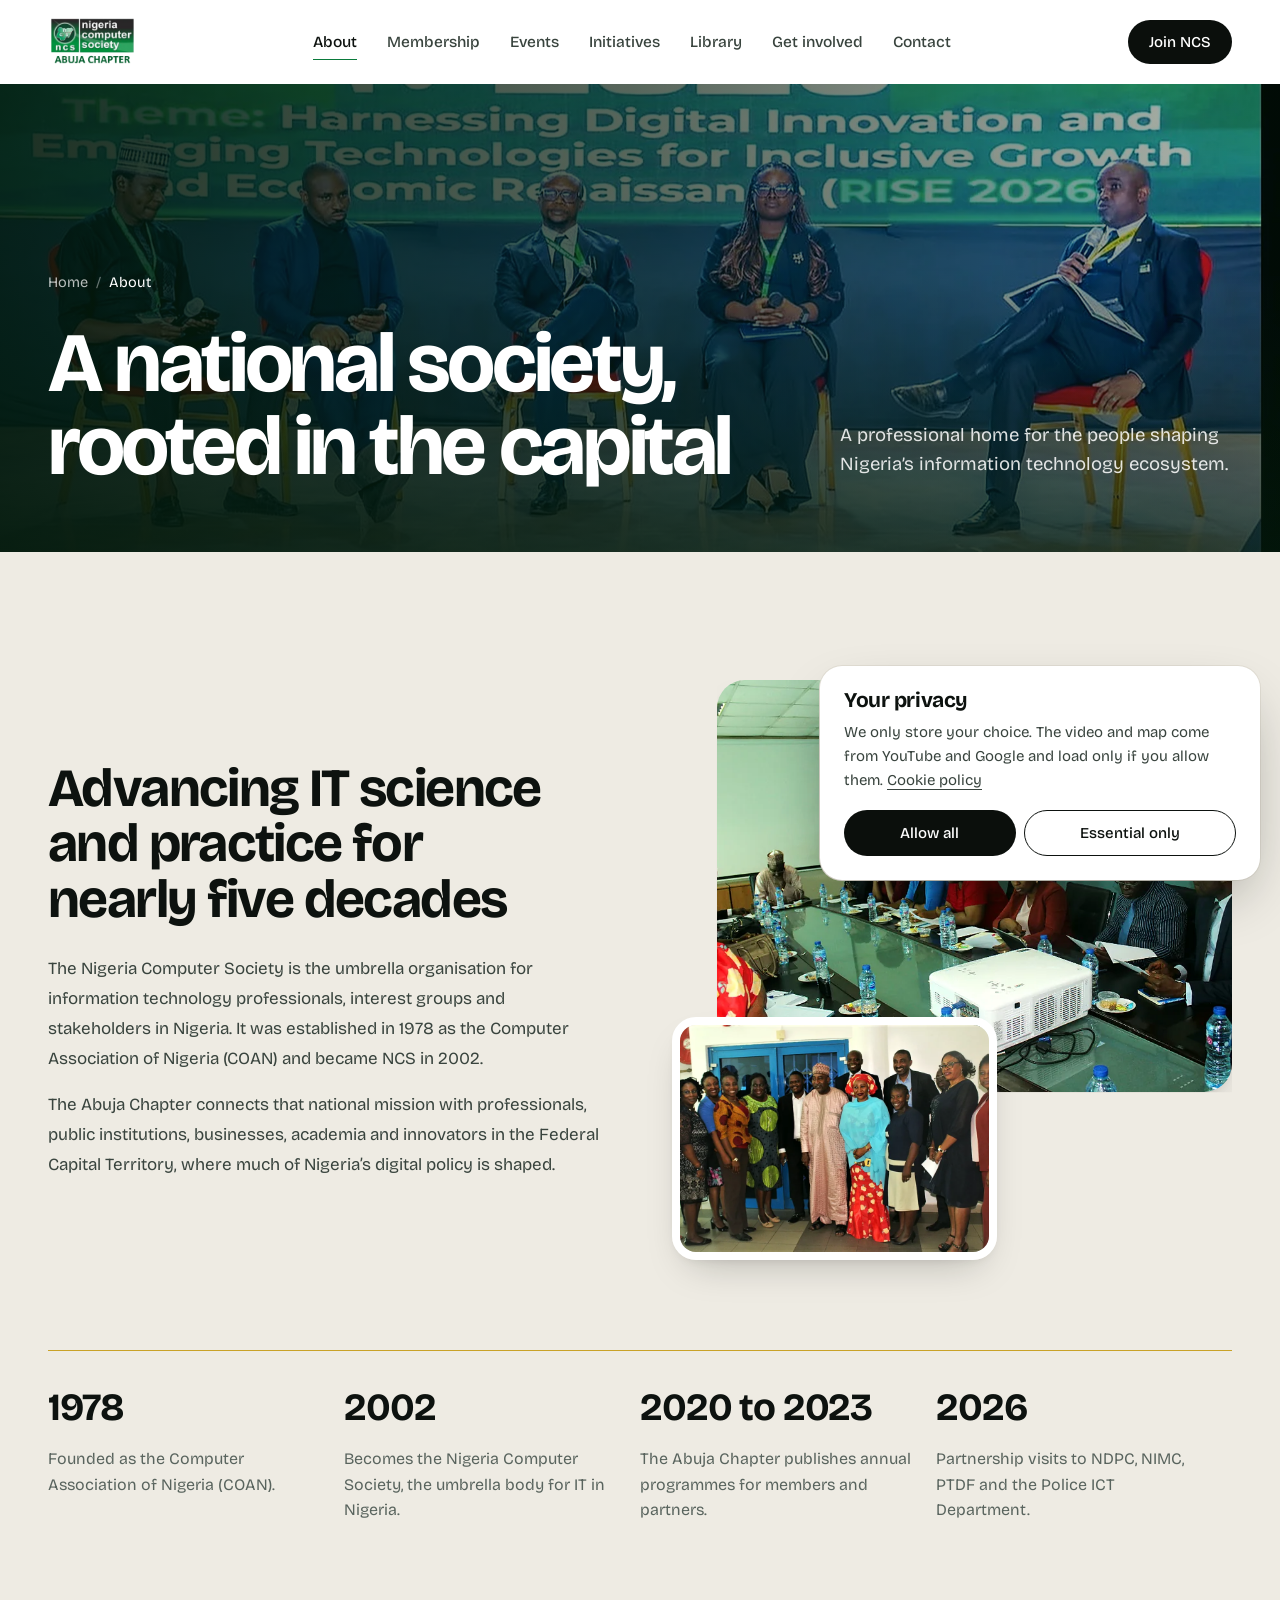
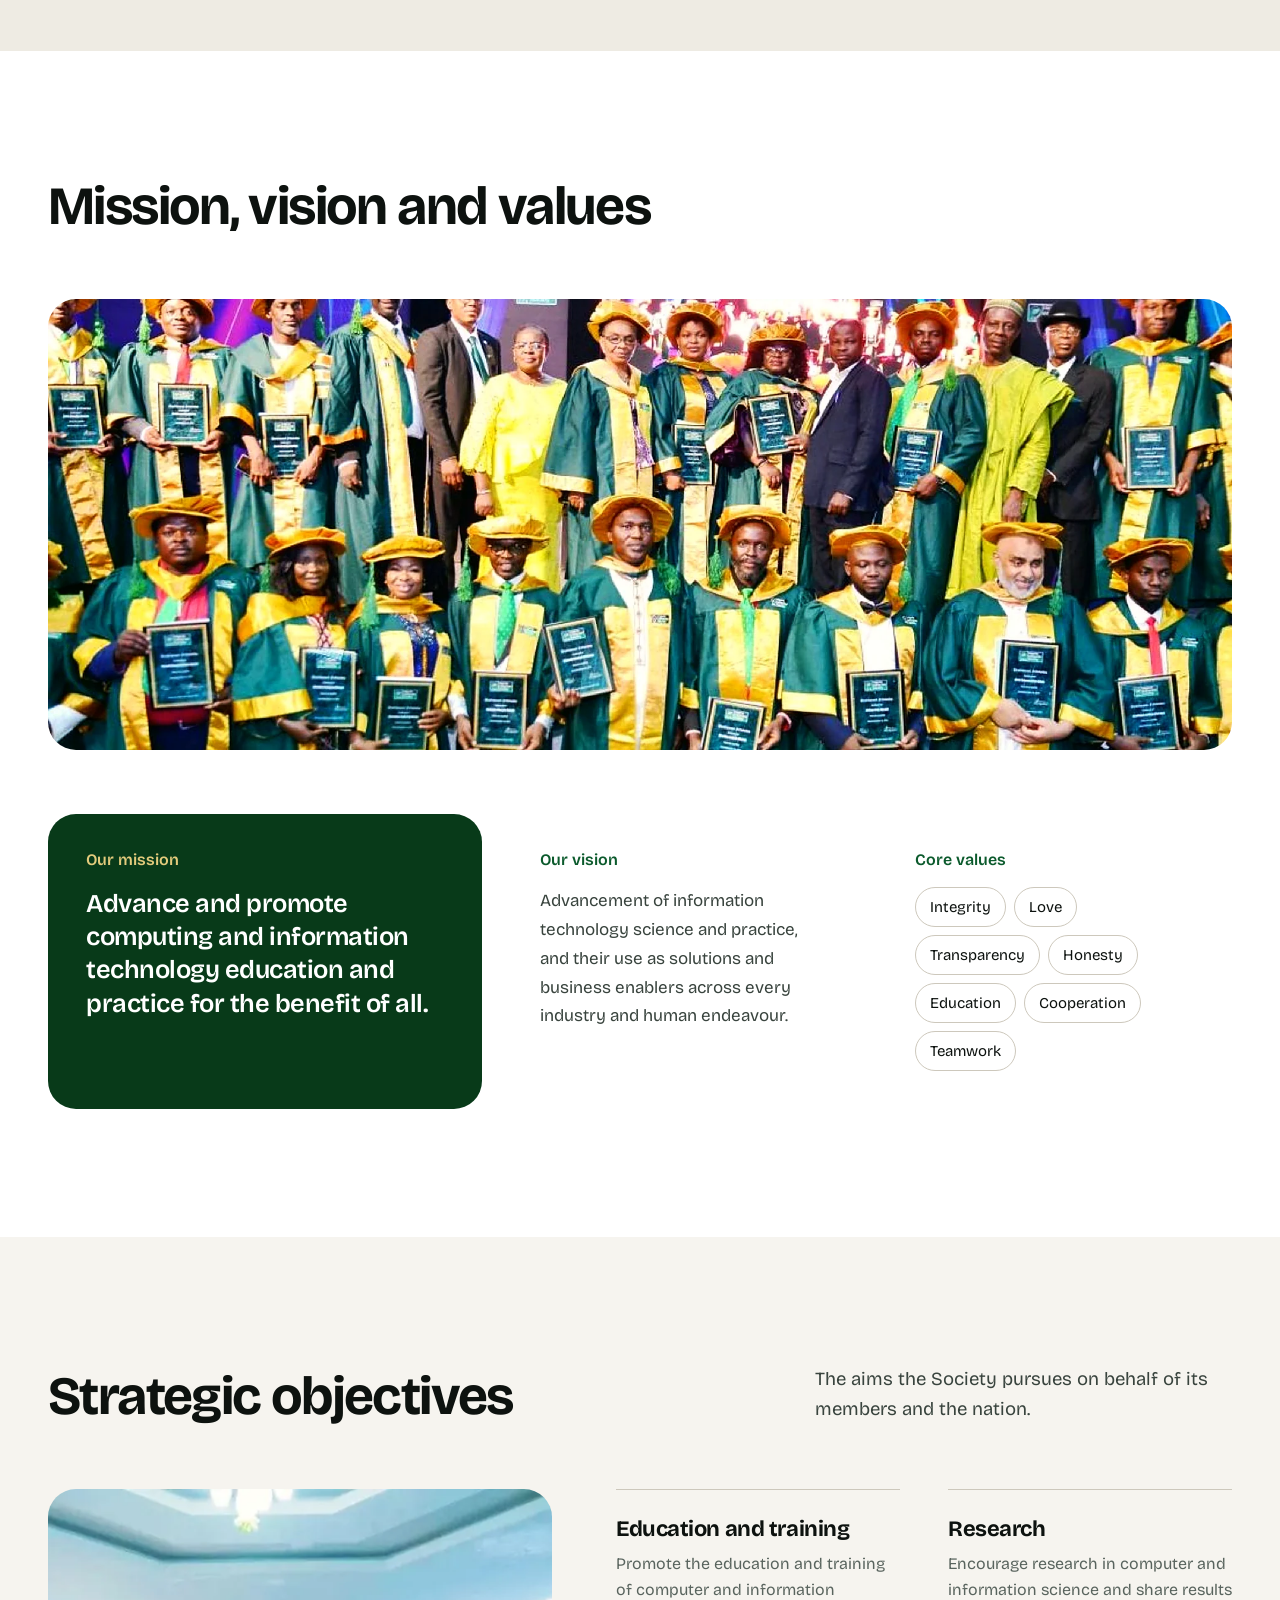
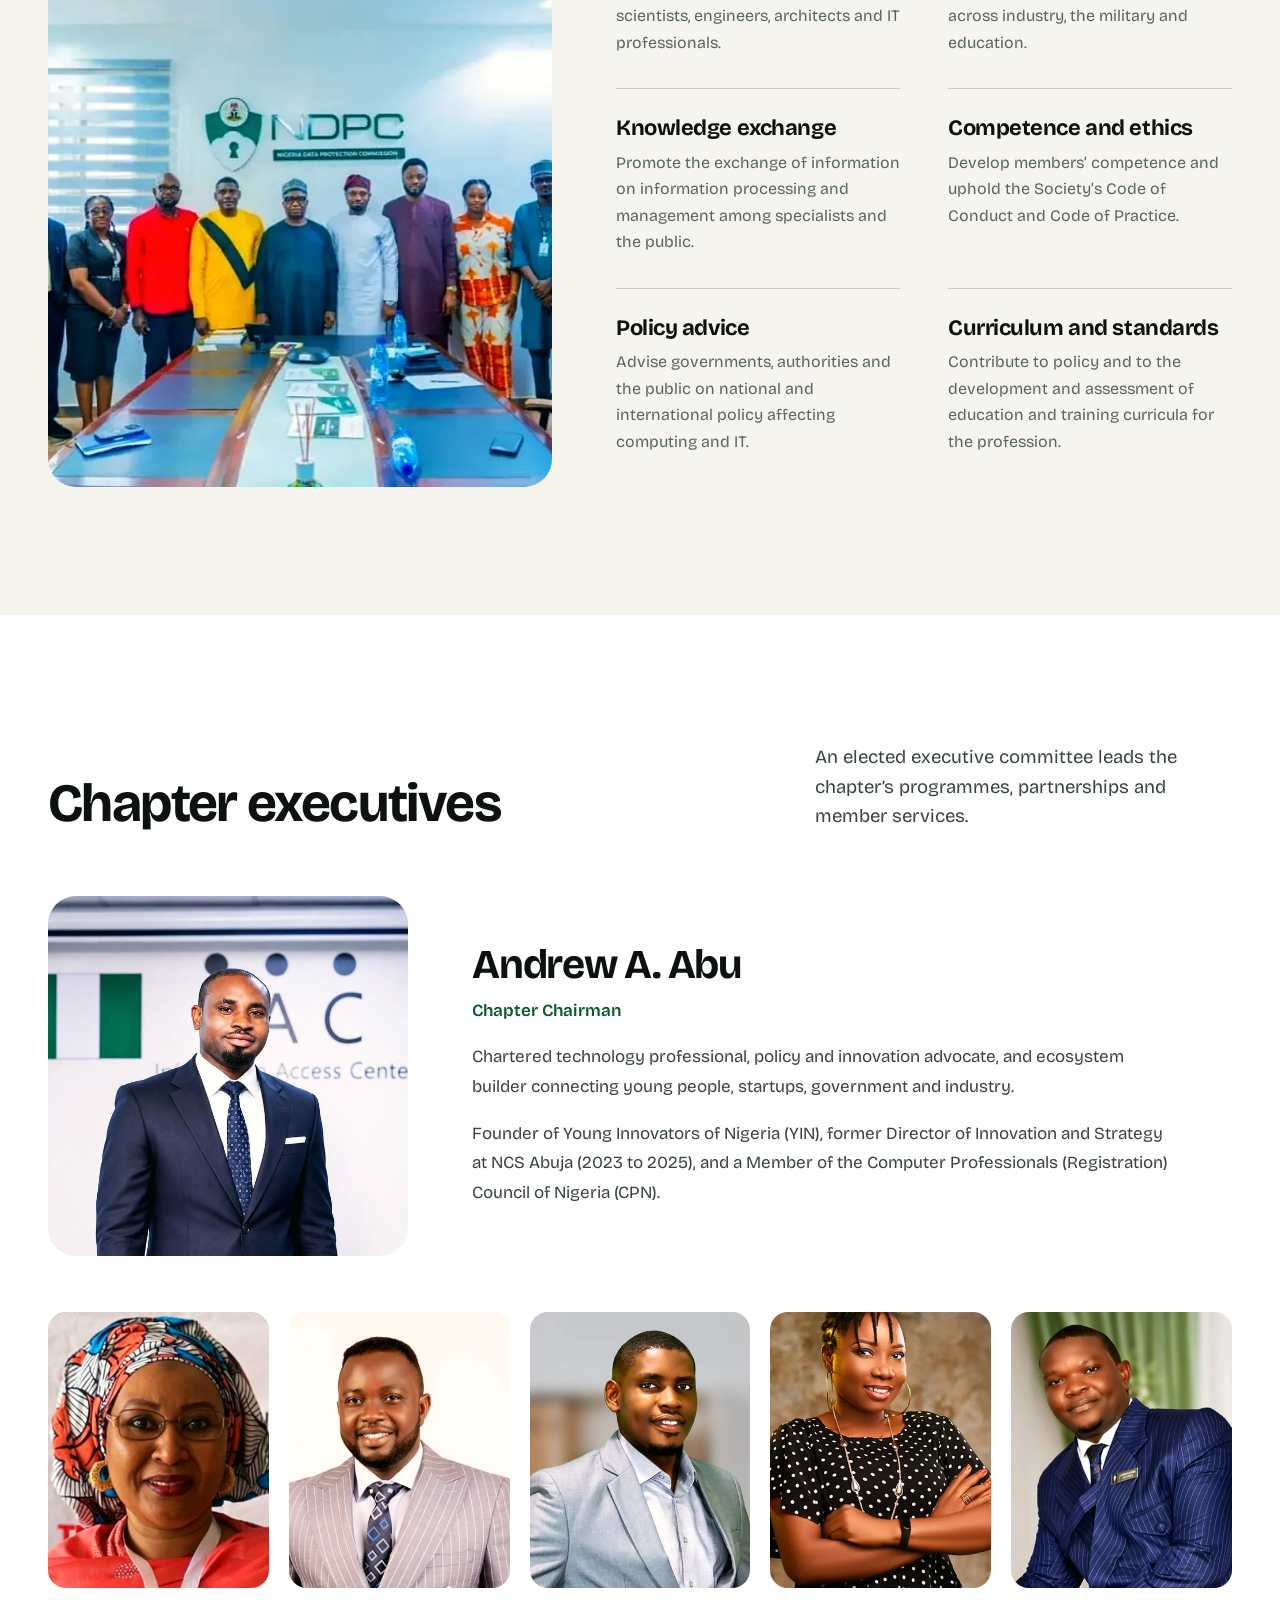
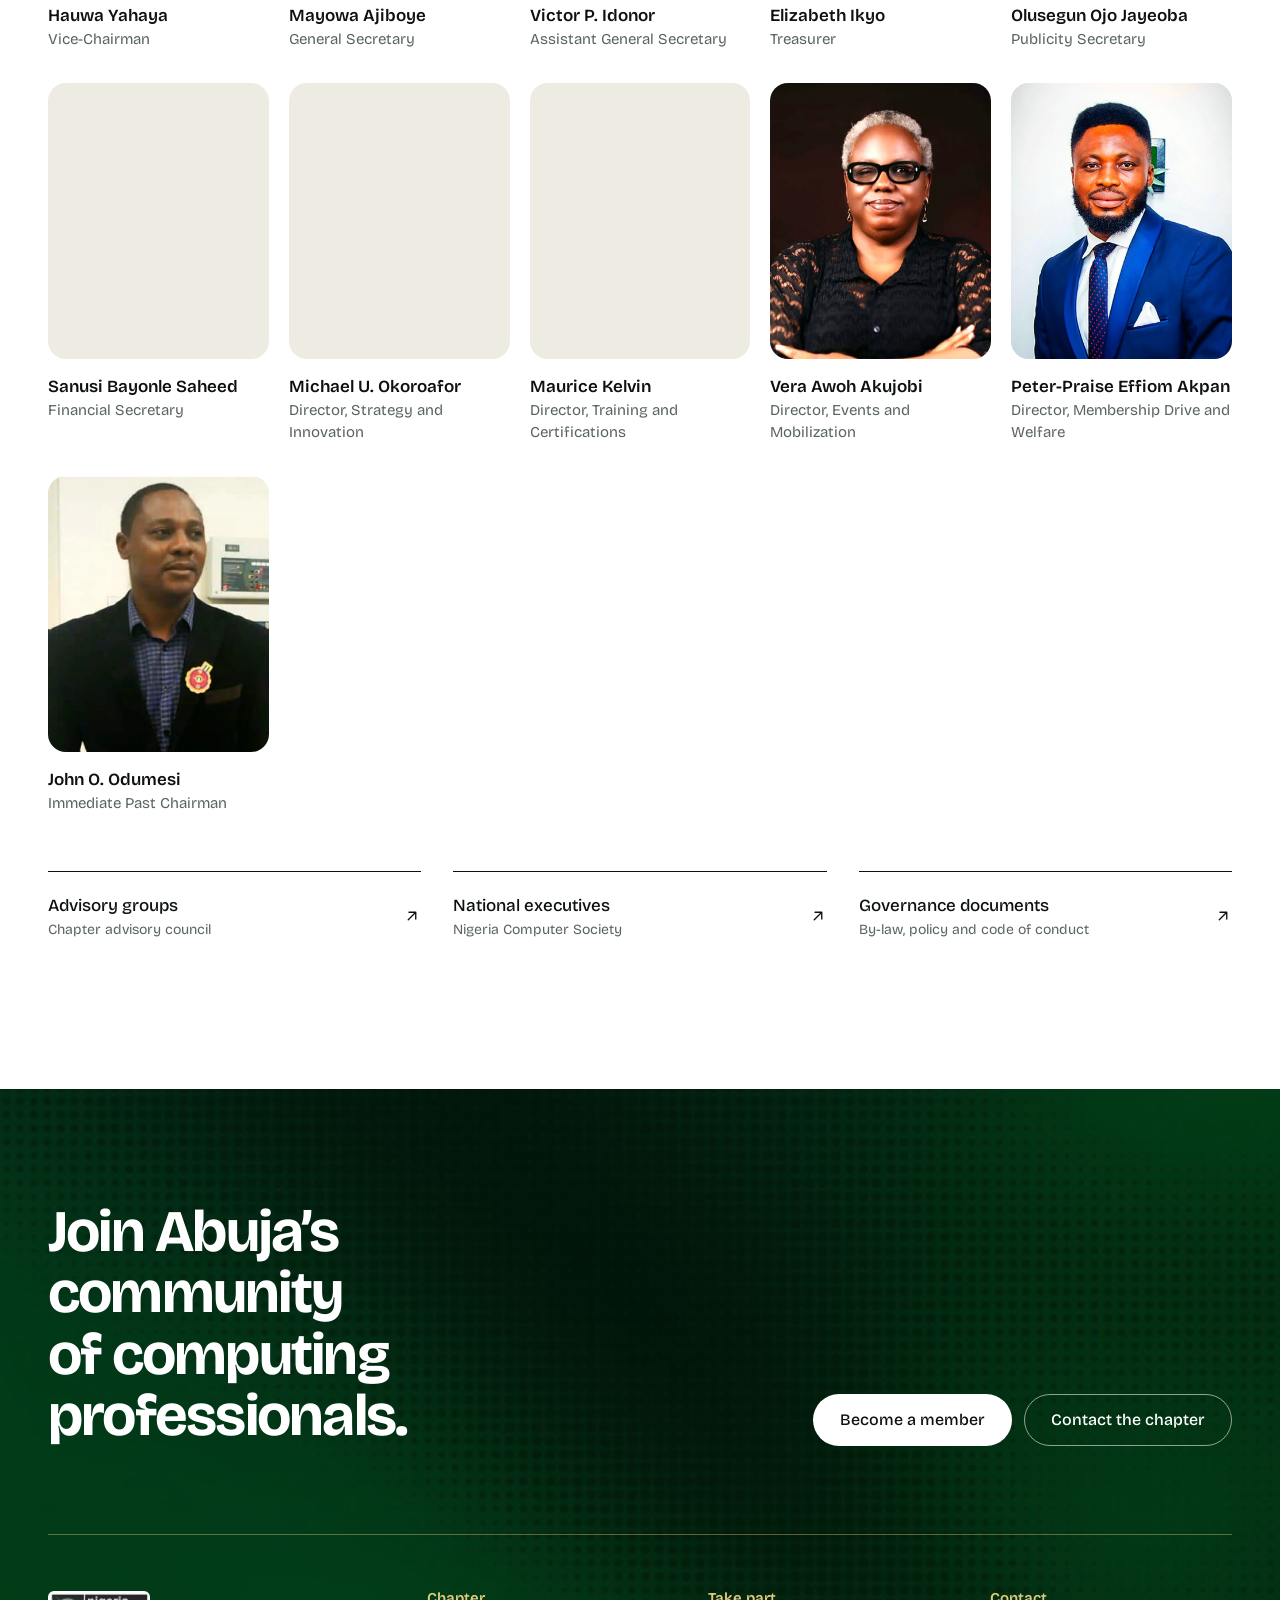
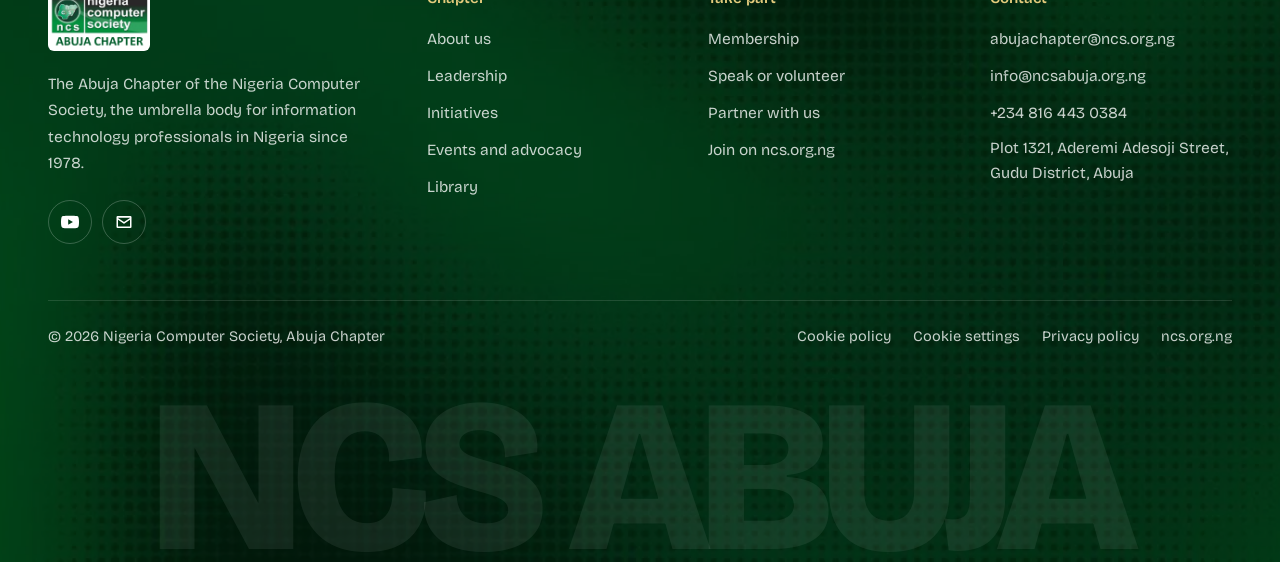
==== commit be1dd9df: "Use real chapter photos and new Chairman portrait - New portrait of Chapter Chairman Andrew A. Abu o" ====
--- a/about.html
+++ b/about.html
@@ -12,9 +12,9 @@
     <meta property="og:image" content="assets/img/rise-2026-delegates.webp">
     <link rel="icon" href="assets/favicon.svg" type="image/svg+xml">
     <link rel="preload" href="assets/fonts/bricolage-latin.woff2" as="font" type="font/woff2" crossorigin>
-    <link rel="stylesheet" href="styles.css?v=37">
-    <script src="site-shell.js?v=37" defer></script>
-    <script src="script.js?v=37" defer></script>
+    <link rel="stylesheet" href="styles.css?v=39">
+    <script src="site-shell.js?v=39" defer></script>
+    <script src="script.js?v=39" defer></script>
   </head>
   <body data-page="about">
     <a class="skip-link" href="#main">Skip to content</a>
@@ -95,7 +95,7 @@
             <p class="lead">An elected executive committee leads the chapter’s programmes, partnerships and member services.</p>
           </div>
           <div class="chair-card">
-            <div data-wipe style="border-radius:var(--radius-lg)"><img src="assets/img/team/andrew-abu.webp" width="960" height="958" alt="Portrait of Andrew A. Abu, Chapter Chairman" loading="lazy" decoding="async"></div>
+            <div data-wipe style="border-radius:var(--radius-lg)"><img src="assets/img/team/andrew-abu-portrait.webp" width="1600" height="1384" alt="Portrait of Andrew A. Abu, Chapter Chairman" loading="lazy" decoding="async"></div>
             <div data-slide="right">
               <h3>Andrew A. Abu</h3>
               <p class="role">Chapter Chairman</p>
